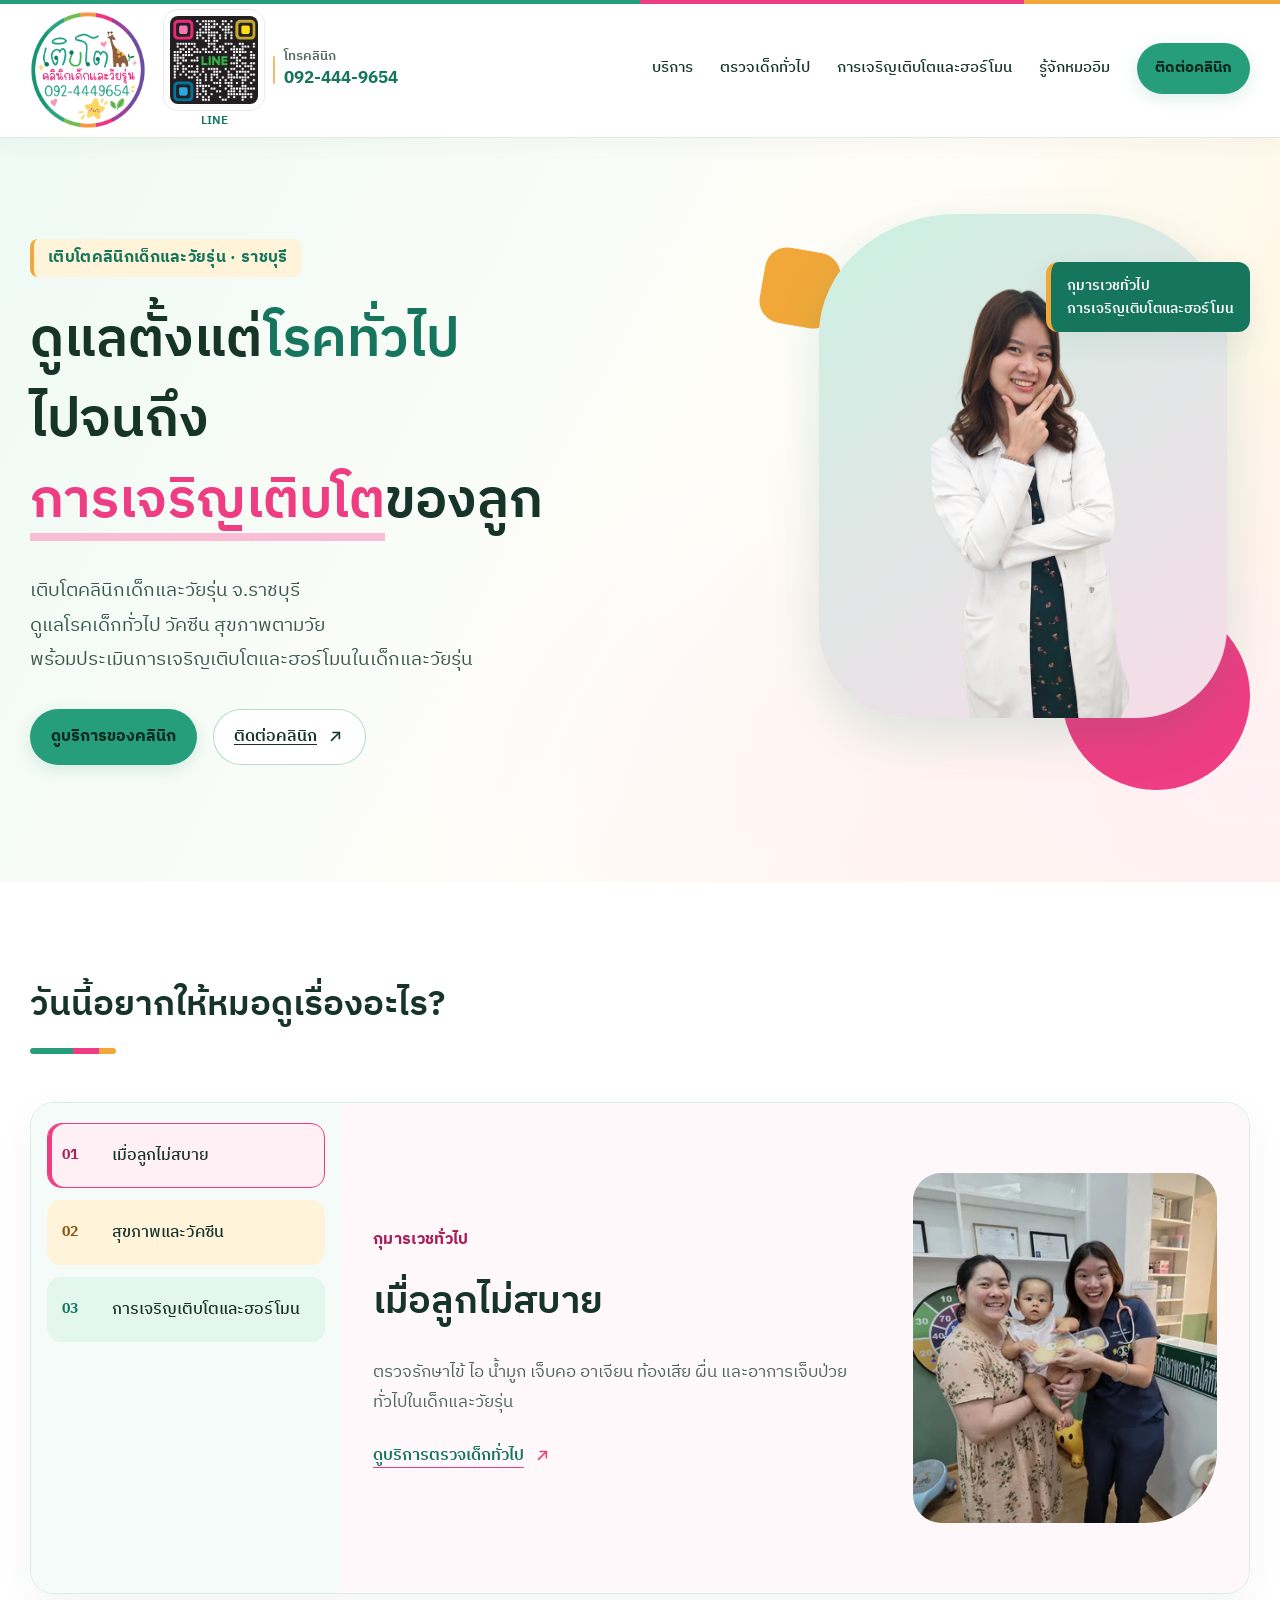
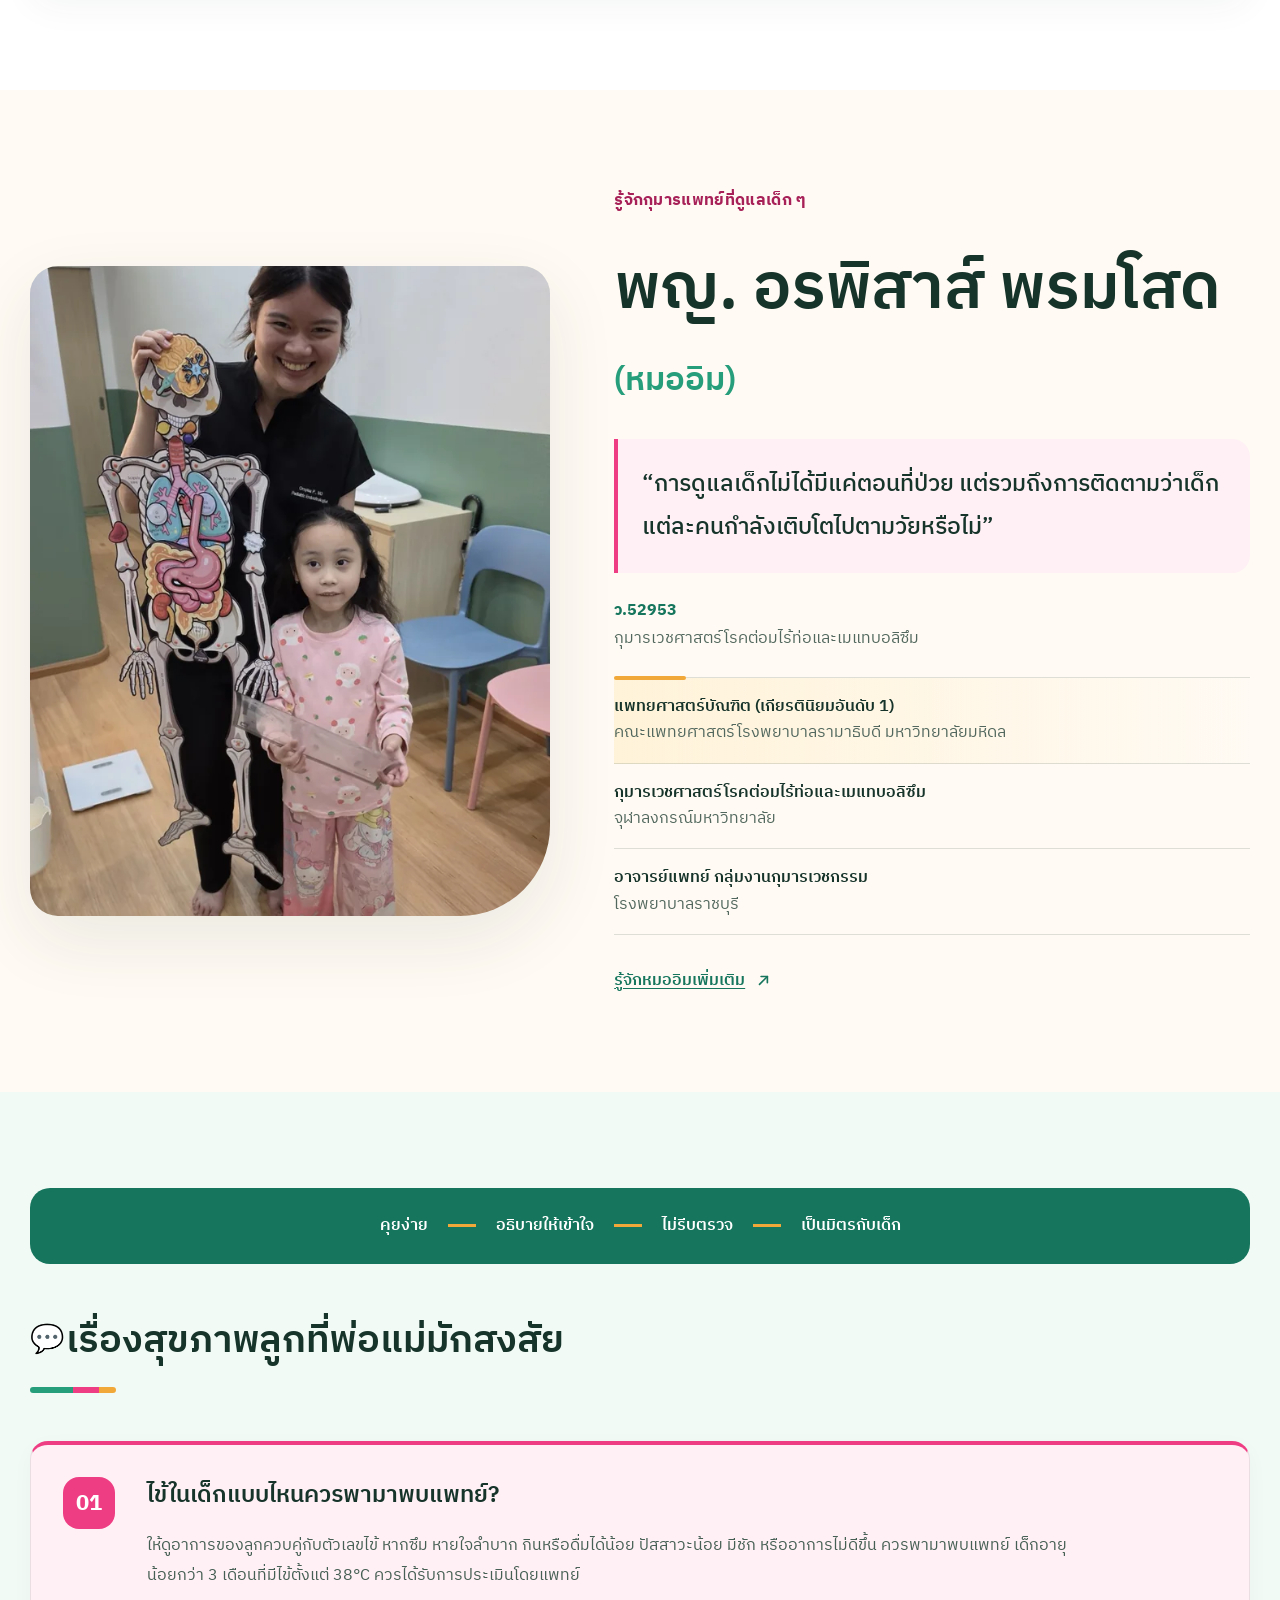
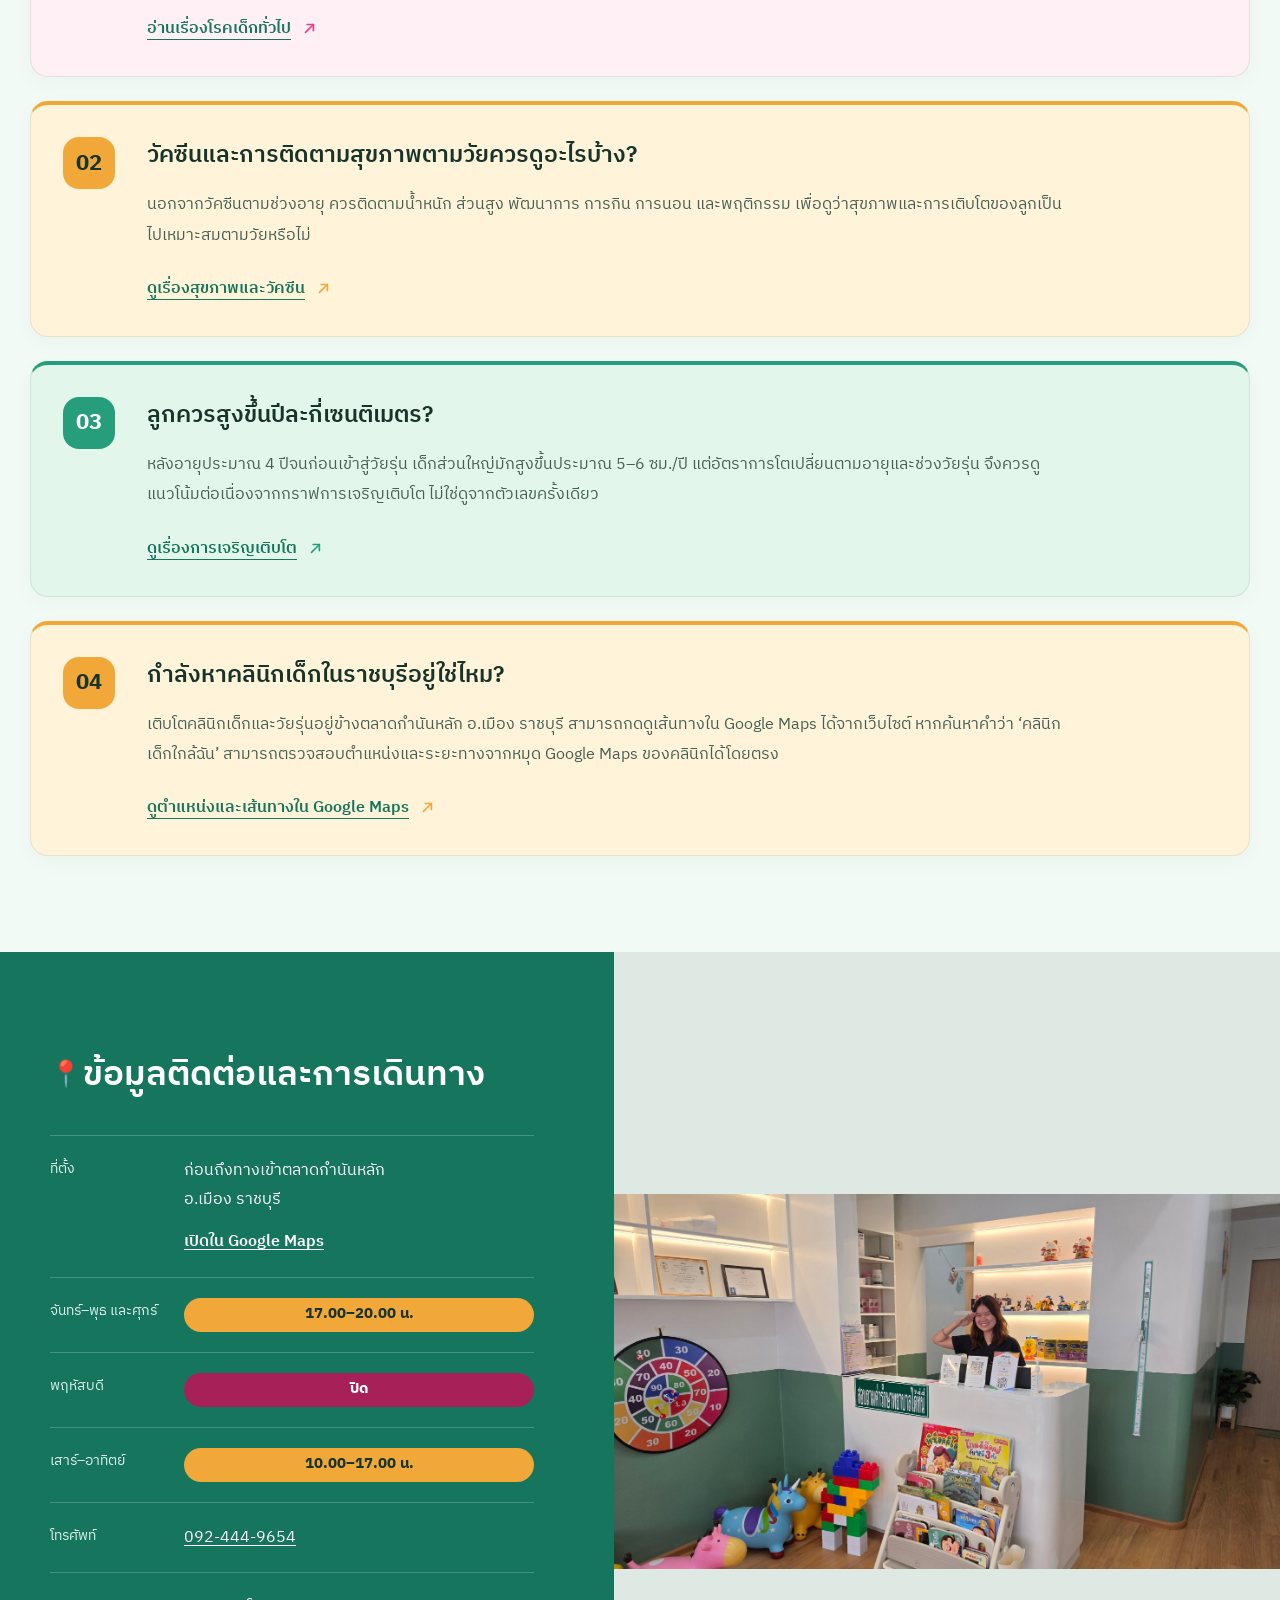
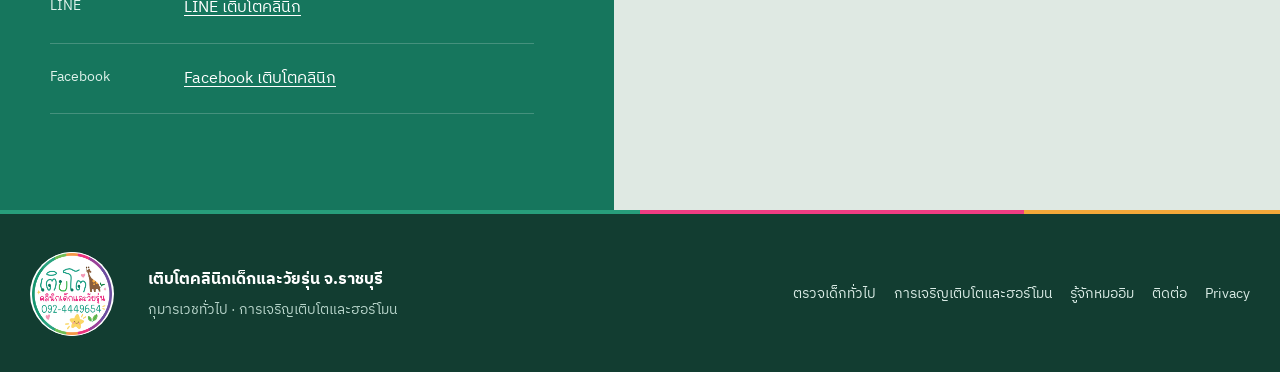
==== index.html @ 213fe2df "Refine text link arrows and contact image" ====
<!DOCTYPE html>

<html lang="th">
<head>
<meta charset="utf-8"/>
<meta content="width=device-width,initial-scale=1,viewport-fit=cover" name="viewport"/>
<meta content="#fbf8f1" name="theme-color"/>
<title>เติบโตคลินิกเด็กและวัยรุ่น ราชบุรี | โรคเด็กทั่วไปและการเจริญเติบโต</title>
<meta content="เติบโตคลินิกเด็กและวัยรุ่น จ.ราชบุรี ดูแลโรคเด็กทั่วไป วัคซีน สุขภาพตามวัย พร้อมประเมินการเจริญเติบโตและฮอร์โมนในเด็กและวัยรุ่น" name="description"/>
<link href="https://terbto.github.io/terbtopage/" rel="canonical"/>
<link href="css/home-final.css?v=20261008-6" rel="stylesheet"/>
<script type="application/ld+json">{"@context":"https://schema.org","@type":"MedicalClinic","name":"เติบโตคลินิกเด็กและวัยรุ่น","description":"คลินิกเด็กและวัยรุ่นใน อ.เมือง ราชบุรี ดูแลโรคเด็กทั่วไป วัคซีน สุขภาพตามวัย การเจริญเติบโต และฮอร์โมนในเด็กและวัยรุ่น","telephone":"+66-92-444-9654","areaServed":{"@type":"AdministrativeArea","name":"อ.เมือง ราชบุรี"},"medicalSpecialty":"Pediatrics","sameAs":["https://www.facebook.com/clinicterbto/"],"hasMap":"https://maps.app.goo.gl/HzwbLjgzdvLeUgqk6","openingHoursSpecification":[{"@type":"OpeningHoursSpecification","dayOfWeek":"https://schema.org/Monday","opens":"17:00","closes":"20:00"},{"@type":"OpeningHoursSpecification","dayOfWeek":"https://schema.org/Tuesday","opens":"17:00","closes":"20:00"},{"@type":"OpeningHoursSpecification","dayOfWeek":"https://schema.org/Wednesday","opens":"17:00","closes":"20:00"},{"@type":"OpeningHoursSpecification","dayOfWeek":"https://schema.org/Friday","opens":"17:00","closes":"20:00"},{"@type":"OpeningHoursSpecification","dayOfWeek":"https://schema.org/Saturday","opens":"10:00","closes":"17:00"},{"@type":"OpeningHoursSpecification","dayOfWeek":"https://schema.org/Sunday","opens":"10:00","closes":"17:00"}]}</script>
<link href="css/brand-refresh.css?v=20261008-5" rel="stylesheet"/><link href="css/spacing.css?v=20261008-7" rel="stylesheet"/></head>
<body>
<a class="skip-link" href="#main">ข้ามไปเนื้อหาหลัก</a>
<header class="site-header" data-header="">
<div class="header-brand-cluster">
<a aria-label="หน้าแรก เติบโตคลินิกเด็กและวัยรุ่น" class="brand" href="./index.html">
<img alt="โลโก้เติบโตคลินิกเด็กและวัยรุ่น" height="1294" src="images/logo.png" width="1273"/>
</a>
<a aria-label="เปิด LINE เติบโตคลินิก" class="header-line-qr" href="https://page.line.me/506qjanh" rel="noopener noreferrer" target="_blank"><span class="header-line-qr-box"><img alt="LINE QR Code เติบโตคลินิก" src="images/line-qr.png"/></span><span class="header-line-label">LINE</span></a>
<a aria-label="โทรเติบโตคลินิก 092-444-9654" class="header-phone" href="tel:+66924449654"><span class="header-phone-label">โทรคลินิก</span><span class="header-phone-number">092-444-9654</span></a>
</div>
<nav aria-label="เมนูหลัก" class="desktop-nav">
<a href="#care">บริการ</a>
<a data-page-link="" href="general-pediatrics/index.html">ตรวจเด็กทั่วไป</a>
<a data-page-link="" href="growth-hormone/index.html">การเจริญเติบโตและฮอร์โมน</a>
<a data-page-link="" href="doctor/index.html">รู้จักหมออิม</a>
<a class="nav-cta" href="https://www.facebook.com/clinicterbto/" target="_blank" rel="noopener noreferrer">ติดต่อคลินิก</a>
</nav>
<button aria-controls="mobileMenu" aria-expanded="false" aria-label="เปิดเมนู" class="menu-button" type="button">
<span></span><span></span>
</button>
<nav aria-label="เมนูมือถือ" class="mobile-nav" id="mobileMenu">
<a href="#care">บริการ</a>
<a data-page-link="" href="general-pediatrics/index.html">ตรวจเด็กทั่วไป</a>
<a data-page-link="" href="growth-hormone/index.html">การเจริญเติบโตและฮอร์โมน</a>
<a data-page-link="" href="doctor/index.html">รู้จักหมออิม</a>
<a href="https://www.facebook.com/clinicterbto/" rel="noopener noreferrer" target="_blank">ติดต่อคลินิก</a>
</nav>
</header>
<main id="main">
<section aria-labelledby="heroTitle" class="hero">
<div class="hero-copy">
<p class="overline">เติบโตคลินิกเด็กและวัยรุ่น · ราชบุรี</p>
<h1 id="heroTitle"><span class="hero-title-row">ดูแลตั้งแต่<strong class="hero-key hero-key-general">โรคทั่วไป</strong></span><span class="hero-title-row hero-title-bridge">ไปจนถึง</span><span class="hero-title-row hero-title-growth-row"><strong class="hero-key hero-key-growth">การเจริญเติบโต</strong><span class="hero-title-tail">ของลูก</span></span></h1>
<p class="hero-lead"><span>เติบโตคลินิกเด็กและวัยรุ่น จ.ราชบุรี</span><span>ดูแลโรคเด็กทั่วไป วัคซีน สุขภาพตามวัย</span><span>พร้อมประเมินการเจริญเติบโตและฮอร์โมนในเด็กและวัยรุ่น</span></p>
<div class="hero-actions">
<a class="button primary" href="#care">ดูบริการของคลินิก</a>
<a class="button quiet symbol-link" href="https://www.facebook.com/clinicterbto/" rel="noopener noreferrer" target="_blank"><span class="text-link__label">ติดต่อคลินิก</span><svg class="text-link__arrow" viewBox="0 0 24 24" aria-hidden="true" focusable="false"><path d="M7 17L17 7"></path><path d="M9 7H17V15"></path></svg></a>
</div>
</div>
<div aria-label="พื้นที่สำหรับภาพจริงของหมออิมและคลินิก" class="hero-visual">
<div class="photo-main doctor-hero-photo"><img alt="พญ. อรพิสาส์ พรมโสด กุมารแพทย์ เติบโตคลินิก ราชบุรี" decoding="async" fetchpriority="high" height="2048" sizes="(max-width:600px) 74vw, 38vw" src="images/real/doctor-im-1000.webp" srcset="images/real/doctor-im-640.webp 640w, images/real/doctor-im-1000.webp 1000w" width="1152"/></div>
<div aria-hidden="true" class="accent accent-pink"></div>
<div aria-hidden="true" class="accent accent-yellow"></div>
<p class="visual-note">กุมารเวชทั่วไป<br/>การเจริญเติบโตและฮอร์โมน</p>
</div>
<div aria-hidden="true" class="hero-bottom">
<span>เด็กเล็ก</span><i></i><span>เด็กโต</span><i></i><span>วัยรุ่น</span>
</div>
</section>
<section aria-labelledby="careTitle" class="care" id="care">
<header class="section-intro">
<h2 id="careTitle">วันนี้อยากให้หมอดูเรื่องอะไร?</h2>
</header>
<div class="care-explorer" data-explorer="">
<div aria-label="หัวข้อบริการของคลินิก" class="care-tabs" role="tablist"><button aria-controls="care-sick" aria-selected="true" class="care-tab is-active" data-key="sick" id="tab-sick" role="tab" type="button"><span>01</span>เมื่อลูกไม่สบาย</button><button aria-controls="care-well" aria-selected="false" class="care-tab" data-key="well" id="tab-well" role="tab" type="button"><span>02</span>สุขภาพและวัคซีน</button><button aria-controls="care-growth" aria-selected="false" class="care-tab" data-key="growth" id="tab-growth" role="tab" type="button"><span>03</span>การเจริญเติบโตและฮอร์โมน</button></div>
<div aria-live="polite" class="care-stage"><article aria-labelledby="tab-sick" class="care-panel is-active" data-panel="sick" id="care-sick" role="tabpanel"><div class="care-copy"><p class="eyebrow">กุมารเวชทั่วไป</p><h3>เมื่อลูกไม่สบาย</h3><p>ตรวจรักษาไข้ ไอ น้ำมูก เจ็บคอ อาเจียน ท้องเสีย ผื่น และอาการเจ็บป่วยทั่วไปในเด็กและวัยรุ่น</p><a class="symbol-link" data-page-link="" href="general-pediatrics/index.html"><span class="text-link__label">ดูบริการตรวจเด็กทั่วไป</span><svg class="text-link__arrow" viewBox="0 0 24 24" aria-hidden="true" focusable="false"><path d="M7 17L17 7"></path><path d="M9 7H17V15"></path></svg></a></div><figure class="care-photo care-photo-general"><img alt="หมออิมดูแลเด็กเล็กและพูดคุยกับผู้ปกครองภายในเติบโตคลินิก" decoding="async" height="865" loading="lazy" sizes="(max-width:600px) 100vw, 38vw" src="images/real/home-general-1400.webp" srcset="images/real/home-general-720.webp 720w, images/real/home-general-1400.webp 1400w" width="1536"/></figure></article><article aria-labelledby="tab-well" class="care-panel" data-panel="well" hidden="" id="care-well" role="tabpanel"><div class="care-copy"><p class="eyebrow">สุขภาพตามวัย</p><h3 class="heading-with-emoji"><span class="heading-emoji" aria-hidden="true">💉</span><span class="heading-label">สุขภาพและวัคซีน</span></h3><p>วัคซีน ตรวจสุขภาพ ติดตามน้ำหนัก ส่วนสูง และให้คำแนะนำตามช่วงวัย</p><a class="symbol-link" data-page-link="" href="general-pediatrics/index.html"><span class="text-link__label">ดูการดูแลสุขภาพและวัคซีน</span><svg class="text-link__arrow" viewBox="0 0 24 24" aria-hidden="true" focusable="false"><path d="M7 17L17 7"></path><path d="M9 7H17V15"></path></svg></a></div><div class="care-art art-well age-timeline"><ol aria-label="ช่วงวัยที่ติดตามสุขภาพและวัคซีน" class="age-timeline-track"><li><span aria-hidden="true" class="age-timeline-dot"></span><span>ทารก</span></li><li><span aria-hidden="true" class="age-timeline-dot"></span><span>เด็กเล็ก</span></li><li><span aria-hidden="true" class="age-timeline-dot"></span><span>เด็กโต</span></li></ol><p class="age-timeline-caption">ติดตามสุขภาพและวัคซีนตามช่วงวัย</p></div></article><article aria-labelledby="tab-growth" class="care-panel" data-panel="growth" hidden="" id="care-growth" role="tabpanel"><div class="care-copy"><h3 class="heading-with-emoji"><span class="heading-emoji" aria-hidden="true">🌱</span><span class="heading-label">การเจริญเติบโตและฮอร์โมน</span></h3><p>ประเมินความสูง การเติบโต วัยรุ่นเร็วหรือช้า ไทรอยด์ น้ำหนัก และปัญหาฮอร์โมนในเด็กและวัยรุ่น</p><a class="symbol-link" data-page-link="" href="growth-hormone/index.html"><span class="text-link__label">ดูเรื่องการเจริญเติบโตและฮอร์โมน</span><svg class="text-link__arrow" viewBox="0 0 24 24" aria-hidden="true" focusable="false"><path d="M7 17L17 7"></path><path d="M9 7H17V15"></path></svg></a></div><figure class="care-photo care-photo-growth"><img alt="เด็กยืนข้างบล็อกตัวต่อที่ต่อขึ้นสูงในเติบโตคลินิก" decoding="async" height="1536" loading="lazy" sizes="(max-width:600px) 82vw, 30vw" src="images/real/home-growth-1000.webp" srcset="images/real/home-growth-640.webp 640w, images/real/home-growth-1000.webp 1000w" width="1153"/></figure></article></div>
</div>
</section>
<section aria-labelledby="doctorTitle" class="doctor-story">
<div class="doctor-photo doctor-photo-real doctor-photo-home-story"><img alt="หมออิมเล่นกับเด็กในเติบโตคลินิก" decoding="async" height="1536" loading="lazy" sizes="(max-width:600px) 92vw, 42vw" src="images/real/doctor-child-model-865.webp" srcset="images/real/doctor-child-model-640.webp 640w, images/real/doctor-child-model-865.webp 865w" width="865"/></div>
<div class="doctor-copy">
<p class="section-label">รู้จักกุมารแพทย์ที่ดูแลเด็ก ๆ</p>
<h2 id="doctorTitle">พญ. อรพิสาส์ <span class="doctor-surname">พรมโสด</span><span>(หมออิม)</span></h2>
<blockquote>“การดูแลเด็กไม่ได้มีแค่ตอนที่ป่วย แต่รวมถึงการติดตามว่าเด็กแต่ละคนกำลังเติบโตไปตามวัยหรือไม่”</blockquote>
<p class="doctor-credential"><strong>ว.52953</strong><br/>กุมารเวชศาสตร์โรคต่อมไร้ท่อและเมแทบอลิซึม</p><div class="doctor-credential-details"><p><strong>แพทยศาสตร์บัณฑิต (เกียรตินิยมอันดับ 1)</strong><br/>คณะแพทยศาสตร์โรงพยาบาลรามาธิบดี มหาวิทยาลัยมหิดล</p><p><strong>กุมารเวชศาสตร์โรคต่อมไร้ท่อและเมแทบอลิซึม</strong><br/>จุฬาลงกรณ์มหาวิทยาลัย</p><p><strong>อาจารย์แพทย์ กลุ่มงานกุมารเวชกรรม</strong><br/>โรงพยาบาลราชบุรี</p></div>
<a class="text-link symbol-link" data-page-link="" href="doctor/index.html"><span class="text-link__label">รู้จักหมออิมเพิ่มเติม</span><svg class="text-link__arrow" viewBox="0 0 24 24" aria-hidden="true" focusable="false"><path d="M7 17L17 7"></path><path d="M9 7H17V15"></path></svg></a>
</div>
<p class="doctor-side-note">วันนี้ · ต่อเนื่อง · เติบโต</p>
</section>
<section aria-labelledby="knowledgeTitle" class="knowledge">
<div aria-label="สิ่งที่คลินิกให้ความสำคัญ" class="trust-line">
<span>คุยง่าย</span><i></i><span>อธิบายให้เข้าใจ</span><i></i><span>ไม่รีบตรวจ</span><i></i><span>เป็นมิตรกับเด็ก</span>
</div>
<header class="knowledge-head">
<h2 id="knowledgeTitle" class="heading-with-emoji"><span class="heading-emoji" aria-hidden="true">💬</span><span class="heading-label">เรื่องสุขภาพลูกที่<span class="read-together">พ่อแม่</span>มักสงสัย</span></h2>
</header>
<div class="faq-list">
<article class="faq-item faq-pink"><span class="faq-no">01</span><div class="faq-content"><h3>ไข้ในเด็กแบบไหนควรพามาพบแพทย์?</h3><p>ให้ดูอาการของลูกควบคู่กับตัวเลขไข้ หากซึม หายใจลำบาก กินหรือดื่มได้น้อย ปัสสาวะน้อย มีชัก หรืออาการไม่ดีขึ้น ควรพามาพบแพทย์ เด็กอายุน้อยกว่า 3 เดือนที่มีไข้ตั้งแต่ 38°C ควรได้รับการประเมินโดยแพทย์</p><a class="symbol-link" data-page-link="" href="general-pediatrics/index.html"><span class="text-link__label">อ่านเรื่องโรคเด็กทั่วไป</span><svg class="text-link__arrow" viewBox="0 0 24 24" aria-hidden="true" focusable="false"><path d="M7 17L17 7"></path><path d="M9 7H17V15"></path></svg></a></div></article>
<article class="faq-item faq-yellow"><span class="faq-no">02</span><div class="faq-content"><h3>วัคซีนและการติดตามสุขภาพตามวัยควรดูอะไรบ้าง?</h3><p>นอกจากวัคซีนตามช่วงอายุ ควรติดตามน้ำหนัก ส่วนสูง พัฒนาการ การกิน การนอน และพฤติกรรม เพื่อดูว่าสุขภาพและการเติบโตของลูกเป็นไปเหมาะสมตามวัยหรือไม่</p><a class="symbol-link" data-page-link="" href="general-pediatrics/index.html"><span class="text-link__label">ดูเรื่องสุขภาพและวัคซีน</span><svg class="text-link__arrow" viewBox="0 0 24 24" aria-hidden="true" focusable="false"><path d="M7 17L17 7"></path><path d="M9 7H17V15"></path></svg></a></div></article>
<article class="faq-item faq-green"><span class="faq-no">03</span><div class="faq-content"><h3>ลูกควรสูงขึ้นปีละกี่เซนติเมตร?</h3><p>หลังอายุประมาณ 4 ปีจนก่อนเข้าสู่วัยรุ่น เด็กส่วนใหญ่มักสูงขึ้นประมาณ 5–6 ซม./ปี แต่อัตราการโตเปลี่ยนตามอายุและช่วงวัยรุ่น จึงควรดูแนวโน้มต่อเนื่องจากกราฟการเจริญเติบโต ไม่ใช่ดูจากตัวเลขครั้งเดียว</p><a class="symbol-link" data-page-link="" href="growth-hormone/index.html"><span class="text-link__label">ดูเรื่องการเจริญเติบโต</span><svg class="text-link__arrow" viewBox="0 0 24 24" aria-hidden="true" focusable="false"><path d="M7 17L17 7"></path><path d="M9 7H17V15"></path></svg></a></div></article>
<article class="faq-item faq-yellow" id="local-clinic-faq"><span class="faq-no">04</span><div class="faq-content"><h3>กำลังหาคลินิกเด็กในราชบุรีอยู่ใช่ไหม?</h3><p>เติบโตคลินิกเด็กและวัยรุ่นอยู่ข้างตลาดกำนันหลัก อ.เมือง ราชบุรี สามารถกดดูเส้นทางใน Google Maps ได้จากเว็บไซต์ หากค้นหาคำว่า ‘คลินิกเด็กใกล้ฉัน’ สามารถตรวจสอบตำแหน่งและระยะทางจากหมุด Google Maps ของคลินิกได้โดยตรง</p><a class="symbol-link" href="https://maps.app.goo.gl/HzwbLjgzdvLeUgqk6" rel="noopener noreferrer" target="_blank"><span class="text-link__label">ดูตำแหน่งและเส้นทางใน Google Maps</span><svg class="text-link__arrow" viewBox="0 0 24 24" aria-hidden="true" focusable="false"><path d="M7 17L17 7"></path><path d="M9 7H17V15"></path></svg></a></div></article>
</div>
</section>
<section aria-labelledby="visitTitle" class="visit">
<div class="visit-copy">
<h2 id="visitTitle" class="heading-with-emoji"><span class="heading-emoji" aria-hidden="true">📍</span><span class="heading-label">ข้อมูลติดต่อและการ<span class="read-together">เดินทาง</span></span></h2>
<dl>
<div class="location-row"><dt>ที่ตั้ง</dt><dd><span class="contact-address">ก่อนถึงทางเข้าตลาดกำนันหลัก<br/>อ.เมือง ราชบุรี</span><a class="contact-inline-link" href="https://maps.app.goo.gl/HzwbLjgzdvLeUgqk6" rel="noopener noreferrer" target="_blank">เปิดใน Google Maps</a></dd></div>
<div class="is-open"><dt>จันทร์–พุธ และศุกร์</dt><dd>17.00–20.00 น.</dd></div>
<div class="is-closed"><dt>พฤหัสบดี</dt><dd>ปิด</dd></div>
<div class="is-open"><dt>เสาร์–อาทิตย์</dt><dd>10.00–17.00 น.</dd></div>
<div><dt>โทรศัพท์</dt><dd><a href="tel:+66924449654">092-444-9654</a></dd></div>
<div><dt>LINE</dt><dd><a href="https://page.line.me/506qjanh" rel="noopener noreferrer" target="_blank">LINE เติบโตคลินิก</a></dd></div>
<div><dt>Facebook</dt><dd><a href="https://www.facebook.com/clinicterbto/" rel="noopener noreferrer" target="_blank">Facebook เติบโตคลินิก</a></dd></div>
</dl>
</div>
<div class="visit-image visit-clinic-visual"><figure class="visit-clinic-photo"><img alt="บรรยากาศภายในและเคาน์เตอร์เติบโตคลินิกเด็กและวัยรุ่น ราชบุรี" decoding="async" fetchpriority="low" height="865" loading="eager" src="images/real/clinic-counter-home.jpg" width="1536"/></figure></div>
</section>
</main>
<footer class="footer">
<img alt="โลโก้เติบโตคลินิกเด็กและวัยรุ่น" height="1294" src="images/logo.png" width="1273"/>
<div class="footer-copy"><strong>เติบโตคลินิกเด็กและวัยรุ่น จ.ราชบุรี</strong><span>กุมารเวชทั่วไป · การเจริญเติบโตและฮอร์โมน</span></div>
<nav aria-label="เมนูท้ายเว็บไซต์">
<a href="general-pediatrics/index.html">ตรวจเด็กทั่วไป</a>
<a href="growth-hormone/index.html">การเจริญเติบโตและฮอร์โมน</a>
<a href="doctor/index.html">รู้จักหมออิม</a>
<a href="contact/index.html">ติดต่อ</a>
<a href="privacy/index.html">Privacy</a>
</nav>
</footer>
<script src="js/home-final.js"></script>
</body>
</html>
---- css/home-final.css ----
/* IBM Plex Sans Thai — bundled with the site for consistent Thai rendering. */
@font-face{font-family:"IBM Plex Sans Thai";font-style:normal;font-weight:400;font-display:swap;src:url("../fonts/ibm-plex-sans-thai-thai-400.woff2") format("woff2");unicode-range:U+E00-E7F}
@font-face{font-family:"IBM Plex Sans Thai";font-style:normal;font-weight:500;font-display:swap;src:url("../fonts/ibm-plex-sans-thai-thai-500.woff2") format("woff2");unicode-range:U+E00-E7F}
@font-face{font-family:"IBM Plex Sans Thai";font-style:normal;font-weight:600;font-display:swap;src:url("../fonts/ibm-plex-sans-thai-thai-600.woff2") format("woff2");unicode-range:U+E00-E7F}
@font-face{font-family:"IBM Plex Sans Thai";font-style:normal;font-weight:700;font-display:swap;src:url("../fonts/ibm-plex-sans-thai-thai-700.woff2") format("woff2");unicode-range:U+E00-E7F}
@font-face{font-family:"IBM Plex Sans Thai";font-style:normal;font-weight:400;font-display:swap;src:url("../fonts/ibm-plex-sans-thai-latin-400.woff2") format("woff2");unicode-range:U+0-FF,U+2000-206F}
@font-face{font-family:"IBM Plex Sans Thai";font-style:normal;font-weight:500;font-display:swap;src:url("../fonts/ibm-plex-sans-thai-latin-500.woff2") format("woff2");unicode-range:U+0-FF,U+2000-206F}
@font-face{font-family:"IBM Plex Sans Thai";font-style:normal;font-weight:600;font-display:swap;src:url("../fonts/ibm-plex-sans-thai-latin-600.woff2") format("woff2");unicode-range:U+0-FF,U+2000-206F}
@font-face{font-family:"IBM Plex Sans Thai";font-style:normal;font-weight:700;font-display:swap;src:url("../fonts/ibm-plex-sans-thai-latin-700.woff2") format("woff2");unicode-range:U+0-FF,U+2000-206F}

:root{
  --green:#279e7b;
  --green-deep:#16765d;
  --green-soft:#dff2ea;
  --pink:#ef3d83;
  --pink-soft:#fde4ee;
  --yellow:#f2a839;
  --yellow-soft:#fff0d2;
  --ink:#17342b;
  --muted:#66766f;
  --paper:#fbf8f1;
  --white:#fffdf8;
  --line:rgba(23,52,43,.14);
  --shadow:0 24px 70px rgba(31,70,57,.09);
  --max:1240px;
}
*{box-sizing:border-box}
html{scroll-behavior:smooth;background:var(--paper)}
body{margin:0;background:var(--paper);color:var(--ink);font-family:"IBM Plex Sans Thai","Noto Looped Thai","Noto Sans Thai",Tahoma,sans-serif;font-weight:400;text-rendering:optimizeLegibility;-webkit-font-smoothing:antialiased}
a{color:inherit}
img{max-width:100%;display:block}
button,input,textarea,select{font:inherit}
.skip-link{position:fixed;left:16px;top:12px;z-index:9999;background:var(--ink);color:#fff;padding:10px 14px;text-decoration:none;transform:translateY(-160%)}
.skip-link:focus{transform:none}
.page-wipe{display:none}
body{transition:opacity .18s ease}
body.is-leaving{opacity:.02}
.site-header{position:sticky;top:0;z-index:100;min-height:118px;padding:10px max(30px,calc((100vw - var(--max))/2));display:flex;align-items:center;justify-content:space-between;background:rgba(251,248,241,.92);backdrop-filter:blur(16px);border-bottom:1px solid transparent}
.brand{width:116px;height:116px;display:grid;place-items:center;flex:0 0 auto}
.brand img{width:100%;height:100%;object-fit:contain}
.desktop-nav{display:flex;align-items:center;gap:27px;font-size:.95rem;font-weight:500}
.desktop-nav a{text-decoration:none;position:relative;white-space:nowrap}
.desktop-nav a:not(.nav-cta)::after{content:"";position:absolute;left:0;right:100%;bottom:-5px;height:1px;background:var(--green);transition:right .22s ease}
.desktop-nav a:hover::after,.desktop-nav a:focus-visible::after{right:0}
.nav-cta{padding:12px 18px;border-radius:999px;background:var(--green);color:#fff}
.menu-button,.mobile-nav{display:none}

.hero{width:min(var(--max),calc(100% - 60px));margin:0 auto;min-height:740px;display:grid;grid-template-columns:minmax(0,1.02fr) minmax(420px,.98fr);align-items:center;gap:54px;position:relative;padding:52px 0 88px}
.hero-copy{position:relative;z-index:3;max-width:700px}
.overline,.section-label,.eyebrow{margin:0 0 18px;font-size:.78rem;letter-spacing:.08em;font-weight:700;color:var(--green-deep)}
.hero h1{font-size:clamp(3.7rem,5.4vw,5.6rem);line-height:1.13;letter-spacing:-.025em;margin:0;font-weight:600;max-width:12ch}
.hero h1 span{color:var(--pink)}
.hero-lead{max-width:610px;margin:30px 0 0;font-size:1.18rem;line-height:1.82;color:#38564c}
.hero-actions{display:flex;align-items:center;gap:14px;margin-top:34px;flex-wrap:wrap}
.button{min-height:50px;padding:13px 20px;border-radius:999px;display:inline-flex;align-items:center;justify-content:center;gap:10px;text-decoration:none;font-weight:600;border:1px solid transparent}
.button.primary{background:var(--green);color:#fff}
.button.quiet{background:transparent;border-color:var(--line)}
.button.outline{background:transparent;border-color:rgba(255,255,255,.5);color:#fff}
.button.disabled{opacity:.65;cursor:not-allowed}
.hero-visual{position:relative;height:600px;isolation:isolate}
.placeholder-photo{background:linear-gradient(135deg,#f7efe5,#efe6db);position:relative;overflow:hidden}
.placeholder-photo::before{content:"";position:absolute;inset:0;background:linear-gradient(135deg,transparent 0 44%,rgba(39,158,123,.08) 44% 45%,transparent 45% 66%,rgba(239,61,131,.07) 66% 67%,transparent 67%)}
.placeholder-photo span{position:absolute;left:20px;bottom:18px;font-size:.8rem;color:#6e7b76;z-index:2}
.photo-main{position:absolute;right:4%;top:2%;width:71%;height:84%;border-radius:34% 34% 22% 22% / 24% 24% 18% 18%;z-index:2;box-shadow:var(--shadow)}
.photo-detail{position:absolute;left:1%;bottom:8%;width:36%;height:28%;border-radius:22px;z-index:4;border:8px solid var(--paper);box-shadow:0 18px 45px rgba(31,70,57,.12)}
.accent{position:absolute;z-index:1}
.accent-pink{width:188px;height:188px;background:var(--pink);border-radius:50%;right:0;bottom:2%}
.accent-yellow{width:76px;height:76px;background:var(--yellow);border-radius:22px;left:15%;top:8%;transform:rotate(10deg)}
.visual-note{position:absolute;right:0;top:10%;z-index:5;margin:0;padding:11px 14px;background:var(--white);border:1px solid var(--line);font-size:.76rem;line-height:1.5;font-weight:600;box-shadow:0 9px 30px rgba(31,70,57,.07)}
.hero-bottom{position:absolute;bottom:26px;left:0;right:0;display:grid;grid-template-columns:auto 1fr auto 1fr auto;align-items:center;gap:14px;color:#86938e;font-size:.73rem}
.hero-bottom i{height:1px;background:var(--line)}

.care{padding:112px max(30px,calc((100vw - var(--max))/2));background:var(--white)}
.section-intro{display:grid;grid-template-columns:1.15fr .85fr;column-gap:70px;align-items:end;margin-bottom:54px}
.section-intro .section-label{grid-column:1/3}
.section-intro h2{font-size:clamp(2.8rem,4.4vw,4.5rem);line-height:1.7;letter-spacing:0;margin:0;font-weight:600}
.section-intro>p:last-child{margin:0 0 8px;max-width:470px;color:var(--muted);font-size:1.03rem;line-height:1.78}
.care-explorer{display:grid;grid-template-columns:310px minmax(0,1fr);border-top:1px solid var(--line);border-bottom:1px solid var(--line);min-height:540px}
.care-tabs{border-right:1px solid var(--line);padding:20px 0}
.care-tab{width:100%;border:0;background:transparent;color:var(--ink);text-align:left;padding:20px 22px 20px 0;display:grid;grid-template-columns:42px 1fr;gap:8px;align-items:start;font-weight:500;cursor:pointer;border-bottom:1px solid var(--line);transition:color .2s ease,padding-left .2s ease,background .2s ease}
.care-tab span{font-size:.72rem;color:#98a39f;padding-top:4px}
.care-tab:hover,.care-tab:focus-visible{padding-left:10px}
.care-tab[data-key="sick"]{--care-accent:var(--pink);--care-soft:var(--pink-soft)}
.care-tab[data-key="well"]{--care-accent:var(--yellow);--care-soft:var(--yellow-soft)}
.care-tab[data-key="growth"]{--care-accent:var(--green);--care-soft:var(--green-soft)}
.care-tab.is-active{color:var(--ink);padding-left:12px;background:linear-gradient(90deg,var(--care-soft),transparent 88%);box-shadow:inset 3px 0 0 var(--care-accent)}
.care-tab.is-active span{color:var(--care-accent);font-weight:700}
.care-stage{position:relative;min-height:540px;overflow:hidden}
.care-panel{position:absolute;inset:0;display:grid;grid-template-columns:minmax(0,1.25fr) minmax(280px,.75fr);gap:36px;align-items:center;padding:54px 0 54px 64px;transition:opacity .22s ease,transform .22s ease}
.care-panel[data-panel="sick"]{--panel-accent:var(--pink);--panel-soft:var(--pink-soft)}
.care-panel[data-panel="well"]{--panel-accent:#a96908;--panel-soft:var(--yellow-soft)}
.care-panel[data-panel="growth"]{--panel-accent:var(--green);--panel-soft:var(--green-soft)}
.care-panel[hidden]{display:none}
.care-panel.entering{opacity:0;transform:translateY(12px)}
.care-panel.leaving{opacity:0;transform:translateY(-10px)}
.care-copy{max-width:640px}
.care-copy h3{margin:0;font-size:clamp(2.5rem,4vw,4rem);line-height:1.24;letter-spacing:-.015em;font-weight:600}
.care-copy>p:not(.eyebrow){margin:24px 0 0;max-width:600px;font-size:1.04rem;line-height:1.82;color:#4b655c}
.care-copy a{display:inline-flex;margin-top:30px;text-decoration:none;font-weight:600;color:var(--green-deep);gap:8px}.care-panel .care-copy a .text-link__arrow{color:var(--panel-accent)}.care-panel .eyebrow{color:var(--panel-accent)}
.care-stage:has(.care-panel[data-panel="sick"].is-active){background:linear-gradient(90deg,transparent 72%,rgba(239,61,131,.045))}.care-stage:has(.care-panel[data-panel="well"].is-active){background:linear-gradient(90deg,transparent 72%,rgba(242,168,57,.055))}.care-stage:has(.care-panel[data-panel="growth"].is-active){background:linear-gradient(90deg,transparent 72%,rgba(39,158,123,.045))}
.care-art{height:350px;position:relative;overflow:hidden}
.art-sick span{position:absolute;border-radius:50%}
.art-sick span:nth-child(1){width:220px;height:220px;background:var(--pink-soft);right:14%;top:8%}
.art-sick span:nth-child(2){width:108px;height:108px;background:var(--yellow);right:4%;bottom:14%;border-radius:28px;transform:rotate(8deg)}
.art-sick span:nth-child(3){width:170px;height:12px;background:var(--green);right:20%;top:56%;border-radius:999px;transform:rotate(-13deg)}
.art-well{display:flex;align-items:center;justify-content:center;gap:13px;color:var(--green-deep)}
.art-well b{width:76px;height:76px;border:1px solid var(--green);border-radius:50%;display:grid;place-items:center;font-size:1.5rem;font-weight:500;background:var(--white)}
.art-well i{position:absolute;width:80%;height:2px;background:var(--pink);bottom:30%;transform:rotate(-7deg)}
.art-growth i{position:absolute;bottom:22%;width:14px;border-radius:10px 10px 0 0;background:var(--green)}
.art-growth i:nth-child(1){height:74px;left:18%}.art-growth i:nth-child(2){height:132px;left:39%;background:var(--yellow)}.art-growth i:nth-child(3){height:205px;left:60%;background:var(--pink)}.art-growth i:nth-child(4){height:276px;left:81%;background:var(--green-deep)}
.art-growth::after{content:"";position:absolute;left:12%;right:8%;bottom:22%;height:1px;background:var(--line)}
.art-puberty span{position:absolute;width:190px;height:270px;border:2px solid var(--green);border-radius:50% 50% 42% 42%;top:30px}
.art-puberty span:first-child{left:20%;transform:rotate(-18deg);border-color:var(--pink)}
.art-puberty span:last-child{right:18%;transform:rotate(18deg);border-color:var(--yellow)}

.doctor-story{width:min(var(--max),calc(100% - 60px));margin:0 auto;padding:120px 0;display:grid;grid-template-columns:minmax(360px,.9fr) minmax(0,1.1fr);gap:80px;align-items:center;position:relative}
.doctor-photo{height:650px;border-radius:28px 28px 90px 28px;box-shadow:var(--shadow)}
.doctor-photo::after{content:"";position:absolute;width:42%;height:16px;background:var(--yellow);right:-9%;top:17%;border-radius:999px;transform:rotate(-10deg)}
.doctor-copy{max-width:650px}
.doctor-copy h2{margin:0;font-size:clamp(3.4rem,5vw,5.2rem);line-height:1.18;letter-spacing:-.025em;font-weight:600}
.doctor-copy h2 span{color:var(--green);font-size:.52em;display:block;margin-top:10px;letter-spacing:0}
.doctor-copy blockquote{margin:36px 0 0;padding-left:25px;border-left:4px solid var(--pink);font-size:1.45rem;line-height:1.75;font-weight:500}
.doctor-credential{margin:28px 0 0;color:var(--muted);line-height:1.75}
.text-link{display:inline-flex;gap:8px;margin-top:28px;font-weight:600;text-decoration:none;color:var(--green-deep);transition:color .18s ease}.doctor-story .text-link:hover,.doctor-story .text-link:focus-visible{color:var(--pink)}
.doctor-side-note{position:absolute;right:-25px;top:118px;margin:0;writing-mode:vertical-rl;transform:rotate(180deg);color:#a3ada9;font-size:.7rem;letter-spacing:.12em}

.knowledge{padding:108px max(30px,calc((100vw - var(--max))/2));background:#f5eee5}
.trust-line{display:flex;align-items:center;gap:18px;margin-bottom:92px;color:var(--green-deep);font-weight:600;white-space:nowrap;overflow:hidden}
.trust-line i{height:1px;background:rgba(39,158,123,.3);flex:1;min-width:28px}
.knowledge-head{display:grid;grid-template-columns:1fr 1fr;gap:40px;align-items:end;margin-bottom:48px}
.knowledge-head .section-label{grid-column:1/3}
.knowledge-head h2{margin:0;font-size:clamp(2.9rem,4.4vw,4.4rem);line-height:1.24;letter-spacing:-.02em;font-weight:600}
.faq-list{border-top:1px solid var(--line)}
.faq-item{--faq-accent:var(--green);display:grid;grid-template-columns:60px minmax(0,1fr);gap:20px;padding:30px 0;border-bottom:1px solid var(--line);position:relative;background:none}
.faq-item::before{content:"";position:absolute;left:0;top:-1px;width:72px;height:4px;border-radius:999px;background:var(--faq-accent)}
.faq-pink{--faq-accent:var(--pink)}.faq-yellow{--faq-accent:var(--yellow)}.faq-green{--faq-accent:var(--green)}
.faq-no{position:relative;display:block;font-size:.76rem;line-height:1.5;font-weight:700;color:var(--faq-accent);padding:5px 0 0 14px}.faq-no::before{content:"";position:absolute;left:0;top:3px;width:3px;height:36px;border-radius:999px;background:var(--faq-accent)}
.faq-content{max-width:920px}.faq-content h3{margin:0;font-size:1.45rem;line-height:1.55;font-weight:600}.faq-content p{margin:10px 0 0;color:var(--muted);font-size:1rem;line-height:1.8}.faq-content a{display:inline-flex;gap:7px;margin-top:14px;color:var(--green-deep);font-weight:600;text-decoration:none}.faq-content a .text-link__arrow{color:var(--faq-accent);font-weight:700}
.faq-item.faq-pink .faq-content a:hover,.faq-item.faq-pink .faq-content a:focus-visible{color:var(--pink)}.faq-item.faq-yellow .faq-content a:hover,.faq-item.faq-yellow .faq-content a:focus-visible{color:#a96908}.faq-item.faq-green .faq-content a:hover,.faq-item.faq-green .faq-content a:focus-visible{color:var(--green)}


.footer{background:#123d31;color:#fff;padding:36px max(30px,calc((100vw - var(--max))/2));display:grid;grid-template-columns:92px minmax(240px,1fr) auto;gap:26px;align-items:center;position:relative}.footer::before{content:"";position:absolute;top:0;left:max(30px,calc((100vw - var(--max))/2));width:54px;height:3px;border-radius:999px;background:var(--yellow)}
.footer img{width:84px;height:84px;object-fit:contain;background:#fff;border-radius:50%}
.footer-copy{display:flex;flex-direction:column;gap:4px}.footer-copy strong{font-size:1rem}.footer-copy span{font-size:.8rem;color:#b7d4ca}
.footer nav{display:flex;gap:18px;flex-wrap:wrap;justify-content:flex-end}.footer a{text-decoration:none;font-size:.8rem;color:#d9ebe5;transition:color .18s ease}.footer a:hover,.footer a:focus-visible{color:#ff8fbb}

@media (max-width:1050px){
  .desktop-nav{gap:18px;font-size:.88rem}.hero{grid-template-columns:1fr .9fr;gap:28px}.hero h1{font-size:clamp(3.3rem,6vw,4.5rem)}.hero-visual{height:530px}.care-explorer{grid-template-columns:260px 1fr}.care-panel{padding-left:42px}.doctor-story{gap:50px}
}
@media (max-width:860px){
  .site-header{min-height:96px;padding:5px 20px}.brand{width:88px;height:88px}.desktop-nav{display:none}.menu-button{display:grid;width:48px;height:48px;border:0;background:transparent;place-content:center;gap:7px;cursor:pointer}.menu-button span{display:block;width:29px;height:2px;background:var(--ink);transition:transform .22s ease}.menu-button[aria-expanded="true"] span:first-child{transform:translateY(4.5px) rotate(45deg)}.menu-button[aria-expanded="true"] span:last-child{transform:translateY(-4.5px) rotate(-45deg)}.mobile-nav{display:grid;position:fixed;left:0;right:0;top:96px;padding:22px 20px 30px;background:var(--paper);border-top:1px solid var(--line);box-shadow:0 20px 50px rgba(23,52,43,.08);transform:translateY(-130%);opacity:0;pointer-events:none;transition:.25s ease;gap:0}.mobile-nav.is-open{transform:none;opacity:1;pointer-events:auto}.mobile-nav a{padding:14px 3px;border-bottom:1px solid var(--line);text-decoration:none;font-weight:600}
  .hero{width:calc(100% - 40px);grid-template-columns:1fr;min-height:auto;padding:50px 0 72px;gap:36px}.hero-copy{max-width:760px}.hero h1{font-size:clamp(3.2rem,9.5vw,4.6rem);max-width:14ch}.hero-lead{max-width:680px}.hero-visual{height:440px;width:min(620px,100%);justify-self:end}.photo-main{width:68%;height:89%}.photo-detail{width:33%;height:31%}.hero-bottom{position:relative;bottom:auto;margin-top:4px}
  .care{padding:88px 20px}.section-intro{display:block;margin-bottom:40px}.section-intro .section-label{display:block}.section-intro h2{font-size:clamp(2.65rem,7vw,3.7rem)}.section-intro>p:last-child{margin:20px 0 0}.care-explorer{grid-template-columns:1fr;min-height:0}.care-tabs{display:flex;overflow-x:auto;border-right:0;border-bottom:1px solid var(--line);padding:0;scrollbar-width:none}.care-tabs::-webkit-scrollbar{display:none}.care-tab{min-width:205px;padding:16px 14px;grid-template-columns:32px 1fr;border-bottom:0;border-right:1px solid var(--line)}.care-tab:hover,.care-tab:focus-visible,.care-tab.is-active{padding-left:14px}.care-stage{min-height:500px}.care-panel{padding:38px 0;grid-template-columns:1.15fr .85fr;gap:20px}.care-copy h3{font-size:clamp(2.35rem,6.5vw,3.3rem)}.care-art{height:300px}
  .doctor-story{width:calc(100% - 40px);padding:92px 0;grid-template-columns:.9fr 1.1fr;gap:38px}.doctor-photo{height:520px}.doctor-copy h2{font-size:clamp(3rem,7vw,4.1rem)}.doctor-copy blockquote{font-size:1.2rem}.doctor-side-note{display:none}
  .knowledge{padding:88px 20px}.trust-line{margin-bottom:70px}.knowledge-head{display:block}.knowledge-head .section-label{display:block}.knowledge-head h2{font-size:clamp(2.7rem,7vw,3.8rem)}
  .footer{padding:30px 20px;grid-template-columns:76px 1fr}.footer img{width:70px;height:70px}.footer nav{grid-column:1/3;justify-content:flex-start;padding-top:20px;border-top:1px solid rgba(255,255,255,.13)}
}
@media (max-width:600px){
  .site-header{min-height:94px;padding:4px 14px}.brand{width:86px;height:86px}.mobile-nav{top:94px;padding-inline:14px}
  .hero{width:calc(100% - 28px);padding:40px 0 58px;gap:26px}.overline{font-size:.7rem;margin-bottom:14px}.hero h1{font-size:clamp(2.9rem,12vw,3.9rem);line-height:1.18;letter-spacing:-.015em}.hero-lead{font-size:1rem;line-height:1.72;margin-top:22px}.hero-actions{margin-top:26px}.button{min-height:48px;padding:12px 17px}.hero-visual{height:370px;width:100%}.photo-main{right:1%;width:74%;height:88%;border-radius:28% 28% 18% 18%/20% 20% 16% 16%}.photo-detail{left:1%;bottom:2%;width:38%;height:27%;border-width:6px}.accent-pink{width:115px;height:115px}.accent-yellow{width:54px;height:54px;border-radius:16px;left:9%}.visual-note{right:0;top:7%;font-size:.66rem;padding:8px 10px}.hero-bottom{gap:8px;font-size:.64rem}
  .care{padding:72px 14px}.section-intro h2{font-size:2.65rem;line-height:1.7;letter-spacing:0}.section-intro>p:last-child{font-size:.95rem}.care-tab{min-width:188px;font-size:.9rem}.care-stage{min-height:580px}.care-panel{grid-template-columns:1fr;padding:34px 0 32px;align-content:start}.care-copy h3{font-size:2.45rem;line-height:1.3}.care-copy>p:not(.eyebrow){font-size:.96rem;line-height:1.75;margin-top:18px}.care-copy a{margin-top:22px}.care-art{height:180px;margin-top:0}.art-sick span:nth-child(1){width:135px;height:135px}.art-sick span:nth-child(2){width:76px;height:76px}.art-sick span:nth-child(3){width:130px}.art-well b{width:58px;height:58px;font-size:1rem}.art-growth i:nth-child(1){height:45px}.art-growth i:nth-child(2){height:75px}.art-growth i:nth-child(3){height:112px}.art-growth i:nth-child(4){height:148px}.art-puberty span{height:155px;width:110px;top:8px}
  .doctor-story{width:calc(100% - 28px);padding:76px 0;grid-template-columns:1fr;gap:34px}.doctor-photo{height:430px;border-radius:22px 22px 64px 22px}.doctor-copy h2{font-size:3.15rem;line-height:1.22}.doctor-copy blockquote{font-size:1.1rem;line-height:1.8;margin-top:28px;padding-left:18px}.doctor-credential{font-size:.92rem}
  .knowledge{padding:72px 14px}.trust-line{gap:9px;font-size:.8rem;margin-bottom:58px;overflow-x:auto;scrollbar-width:none}.trust-line::-webkit-scrollbar{display:none}.trust-line i{min-width:25px;flex:0 0 25px}.knowledge-head h2{font-size:2.65rem;line-height:1.3}.faq-item{grid-template-columns:38px minmax(0,1fr);gap:10px;padding:24px 0}.faq-item::before{width:38px}.faq-content h3{font-size:1.1rem;line-height:1.6}.faq-content p{font-size:.94rem;line-height:1.75}.faq-content a{font-size:.92rem}
  .footer{padding-inline:14px}.footer-copy span{font-size:.72rem}.footer nav{gap:13px}.footer a{font-size:.74rem}
}
@media (prefers-reduced-motion:reduce){html{scroll-behavior:auto}.page-wipe,.care-panel,.care-tab,.menu-button span,.mobile-nav{transition:none!important}}

/* CONTENT + REAL DATA UPDATE */
.hero h1{line-height:1.28;letter-spacing:0;max-width:14ch}
.hero-key{display:inline;color:inherit;font:inherit;font-weight:600;letter-spacing:0}
.hero-key-general{color:var(--green-deep)}
.hero-key-growth{color:var(--pink)}
.hero-lead span{display:block}
.doctor-hero-photo{background:linear-gradient(150deg,var(--green-soft),var(--pink-soft));overflow:hidden}
.doctor-hero-photo img{width:100%;height:100%;object-fit:contain;object-position:center bottom}
.care-copy h3,.doctor-copy h2,.knowledge-head h2{letter-spacing:0}
.doctor-copy h2{line-height:1.3}
.doctor-photo-real{position:relative;background:linear-gradient(155deg,var(--green-soft),var(--yellow-soft));overflow:hidden}
.doctor-photo-real img{width:100%;height:100%;object-fit:contain;object-position:center bottom;position:relative;z-index:1}
.doctor-credential strong{color:var(--green-deep)}
.doctor-credential-details{margin-top:20px;border-top:1px solid var(--line);position:relative}
.doctor-credential-details::before{content:"";position:absolute;left:0;top:-2px;width:72px;height:4px;border-radius:999px;background:var(--yellow)}
.doctor-credential-details p{margin:0;padding:15px 0;border-bottom:1px solid var(--line);line-height:1.65;color:var(--muted)}.doctor-credential-details p:first-child{background:linear-gradient(90deg,rgba(242,168,57,.08),transparent 72%)}
.doctor-credential-details strong{color:var(--ink);font-weight:600}


@media (max-width:600px){
  .hero h1{font-size:clamp(2.75rem,11.4vw,3.7rem);line-height:1.3;letter-spacing:0;max-width:14ch}
  .doctor-copy h2{font-size:2.75rem;line-height:1.34;letter-spacing:0}
  .doctor-credential-details p{font-size:.9rem}
  
  
  
}

/* HERO THAI LINE-BREAK SAFETY */
.hero h1{font-size:clamp(3.3rem,4.2vw,3.75rem);line-height:1.34;max-width:none}
.hero-title-row{display:block;white-space:nowrap}
.hero-title-bridge{color:var(--ink)}
.hero-title-tail{color:var(--ink)}
@media (max-width:600px){
  .hero h1{font-size:clamp(2.45rem,10.5vw,2.62rem);line-height:1.36;max-width:none}
  .hero-title-row{white-space:nowrap}
  .hero-title-growth-row .hero-title-tail{display:block}
}
.hero h1 .hero-title-row{color:var(--ink)}
.hero h1 .hero-key-general{color:var(--green-deep)}
.hero h1 .hero-key-growth{color:var(--pink)}
.hero h1 .hero-title-tail{color:var(--ink)}


/* PATCH 2026-09-25 — remove unwanted decorative notes, enlarge small headings, refine visit section */
.hero-bottom{display:none}
.doctor-photo::after{display:none}
.doctor-side-note{display:none}
.overline,.section-label,.eyebrow{font-size:1rem;letter-spacing:.02em;margin-bottom:20px}
.care-tab span{font-size:.8rem}


@media (max-width:860px){
  .overline,.section-label,.eyebrow{font-size:.94rem}
}
@media (max-width:600px){
  .overline,.section-label,.eyebrow{font-size:.92rem;line-height:1.45}
  
}


/* 2026-09-25 — compact Service Selector heading only */
.care{padding-top:88px;padding-bottom:88px}
.section-intro{display:block;margin-bottom:34px}
.section-intro .section-label{display:block}
.section-intro h2{font-size:clamp(2.15rem,3vw,2.85rem);line-height:1.42;max-width:none;white-space:nowrap}
.care-explorer{min-height:490px}
.care-stage{min-height:490px}
@media (max-width:860px){
  .care{padding-top:76px;padding-bottom:76px}
  .section-intro{margin-bottom:30px}
  .section-intro h2{font-size:clamp(2.1rem,5vw,2.65rem);line-height:1.42;max-width:none;white-space:nowrap}
  .care-stage{min-height:460px}
}
@media (max-width:600px){
  .care{padding-top:64px;padding-bottom:64px}
  .section-intro{margin-bottom:26px}
  .section-intro h2{font-size:clamp(2rem,8.5vw,2.35rem);line-height:1.42;max-width:100%;white-space:normal}
  .care-stage{min-height:520px}
}

/* REAL PHOTOGRAPHY UPDATE — 2026-09-26 */
.care-photo{margin:0;min-height:300px;height:350px;overflow:hidden;align-self:center;background:#f3eee6}
.care-photo img{width:100%;height:100%;display:block;object-fit:cover}
.care-photo-general{border-radius:28px 28px 72px 28px}
.care-photo-general img{object-position:center 48%}
.care-photo-growth{border-radius:72px 28px 28px 28px;background:#f3eee6;padding:0;overflow:hidden}
.care-photo-growth img{width:100%;height:100%;border-radius:inherit;object-fit:cover;object-position:center 35%}

@media (max-width:860px){
  .care-photo{height:300px;min-height:300px}
}
@media (max-width:600px){
  .care-photo{height:220px;min-height:220px;margin-top:4px}
  .care-photo-general{border-radius:20px 20px 44px 20px}
  .care-photo-growth{height:250px;min-height:250px;border-radius:44px 20px 20px 20px}
}

/* HOMEPAGE FINAL PHOTO TWEAK — 2026-09-26 */
.doctor-photo-home-story{background:#f3eee6}
.doctor-photo-home-story img{object-fit:cover;object-position:center 38%}


@media(max-width:600px){
  .doctor-photo-home-story img{object-position:center 34%}
  
  
  
  
  
  
  
}


/* REFINEMENT — 2026-09-26 */
/* Keep the homepage architecture; refine heading hierarchy and Contact composition. */
.section-intro{margin-bottom:32px}
.section-intro h2{font-size:clamp(2.05rem,2.7vw,2.65rem);line-height:1.35;max-width:none;white-space:normal}
.care-copy h3{font-size:clamp(2.15rem,3vw,2.8rem);line-height:1.32;max-width:none}
.knowledge-head{display:block;margin-bottom:42px}
.knowledge-head h2{font-size:clamp(2.2rem,3vw,3rem);line-height:1.32;max-width:none}


@media(max-width:860px){
  .section-intro h2{font-size:clamp(2rem,5vw,2.5rem);line-height:1.38}
  .knowledge-head h2{font-size:clamp(2.15rem,5.8vw,2.8rem)}
  
  
  
  
}
@media(max-width:600px){
  .section-intro h2{font-size:2.15rem;line-height:1.42}
  .care-copy h3{font-size:2.2rem;line-height:1.38}
  .knowledge-head h2{font-size:2.15rem;line-height:1.42}
  
  
  
  
  
  
  
}


/* HOMEPAGE CONTACT — canonical ruleset */
.visit{
  display:grid;
  grid-template-columns:minmax(340px,.96fr) minmax(500px,1.04fr);
  align-items:stretch;
  min-height:auto;
  background:var(--green-deep);
  color:#fff;
}
.visit-copy{
  min-width:0;
  padding:96px max(50px,calc((100vw - var(--max))/2));
  padding-right:80px;
}
.visit h2{
  margin:0;
  max-width:none;
  white-space:nowrap;
  font-size:clamp(2.15rem,2.75vw,2.6rem);
  line-height:1.28;
  letter-spacing:0;
  font-weight:600;
}
.visit dl{margin:42px 0 0;border-top:1px solid rgba(255,255,255,.2)}
.visit dl div{
  display:grid;
  grid-template-columns:110px minmax(0,1fr);
  gap:24px;
  padding:17px 0;
  border-bottom:1px solid rgba(255,255,255,.2);
}
.visit dt{font-size:.82rem;color:#cbe8df}
.visit dd{margin:0;line-height:1.6}
.visit dd a{color:#fff;text-decoration-thickness:1px;text-underline-offset:3px}
.visit .contact-address{display:block}
.visit .contact-inline-link{display:inline-block;margin-top:6px;font-weight:600}
.visit dl div.is-open dd,.visit dl div.is-closed dd{display:inline-flex;align-items:center;justify-content:center;padding:5px 12px;border-radius:999px;font-weight:700;font-size:.92rem;line-height:1.2;letter-spacing:0;white-space:nowrap;min-height:34px}
.visit dl div.is-open dd{background:var(--yellow);color:var(--ink)}
.visit dl div.is-closed dd{background:var(--pink);color:#fff}
.visit-image{min-height:0;border-radius:0;background:#dfe9e3}
.visit-image.visit-clinic-visual{
  min-width:0;
  height:auto;
  padding:0;
  display:flex;
  align-items:center;
  justify-content:center;
  overflow:hidden;
  background:#dfe9e3;
}
/* Counter photo: show the full image on desktop without crop or distortion. */
.visit-clinic-photo{
  position:static;
  width:100%;
  height:100%;
  min-height:0;
  margin:0;
  padding:0;
  border-radius:0;
  overflow:hidden;
  background:#dfe9e3;
  box-shadow:none;
  display:flex;
  align-items:center;
  justify-content:center;
}
.visit-clinic-photo img{
  position:static;
  display:block;
  width:auto;
  height:auto;
  max-width:100%;
  max-height:100%;
  object-fit:contain;
  object-position:center;
  transform:none;
  filter:none;
}
@media (max-width:1050px){
  .visit-copy{padding-right:45px}
}
@media (max-width:860px){
  .visit{grid-template-columns:1fr;min-height:0}
  .visit-copy{padding:82px 20px}
  .visit h2{white-space:normal;font-size:clamp(2.1rem,5.8vw,2.55rem)}
  .visit dl div{grid-template-columns:105px minmax(0,1fr)}
  .visit-image{min-height:auto}
  .visit-image.visit-clinic-visual{display:block;padding:0;overflow:visible;background:#f5eee5}
  .visit-clinic-photo{position:static;width:100%;height:auto!important;min-height:0;padding:0;border-radius:22px;background:transparent}
  .visit-clinic-photo img{position:static;width:100%;height:auto;max-width:100%;max-height:none;object-fit:contain;object-position:center}
}
@media (max-width:600px){
  .visit-copy{padding:72px 14px}
  .visit h2{font-size:2.05rem;line-height:1.4}
  .visit dl{margin-top:34px}
  .visit dl div{grid-template-columns:105px minmax(0,1fr);gap:14px}
  .visit-image{min-height:auto}
  .visit-image.visit-clinic-visual{padding:0}
  .visit-clinic-photo{border-radius:18px}
}

/* Header brand cluster — logo + rounded LINE QR + phone */
.header-brand-cluster{display:flex;align-items:center;gap:10px;min-width:0;flex:0 0 auto}
.header-line-qr{width:100px;height:100px;box-sizing:border-box;padding:6px;border-radius:14px;background:#fff;display:grid;place-items:center;flex:0 0 auto;text-decoration:none}
.header-line-qr img{display:block;width:100%;height:100%;object-fit:contain;border-radius:8px}
.header-phone{font-size:.94rem;font-weight:600;white-space:nowrap;text-decoration:none;color:var(--ink)}
@media(max-width:1050px){.header-brand-cluster{gap:8px}.header-phone{font-size:.82rem}.desktop-nav{gap:14px}}
@media(max-width:860px){.header-line-qr{width:74px;height:74px;padding:6px}.header-phone{font-size:.76rem}.header-brand-cluster{gap:6px}}
@media(max-width:600px){.site-header{gap:4px}.header-brand-cluster{gap:5px}.header-line-qr{width:74px;height:74px;padding:6px;border-radius:14px}.header-line-qr img{border-radius:8px}.header-phone{font-size:.70rem;line-height:1.15}.menu-button{width:40px;height:40px;flex:0 0 auto}}
@media(max-width:390px){.header-brand-cluster{gap:4px}.header-phone{font-size:.66rem;line-height:1.1}.header-line-qr{width:74px;height:74px;padding:6px}.menu-button{width:38px;height:38px}}

/* FINAL HEADER CONTACT CLUSTER */
.site-header{min-height:137px;height:auto}
.header-brand-cluster{display:flex;align-items:center;gap:18px;min-width:0;flex:0 0 auto}
.header-line-qr{width:auto;height:auto;padding:0;background:transparent;border-radius:0;display:flex;flex-direction:column;align-items:center;justify-content:center;gap:4px;flex:0 0 auto;text-decoration:none}
.header-line-qr-box{width:100px;height:100px;box-sizing:border-box;padding:6px;border-radius:14px;background:#fff;display:grid;place-items:center;transition:background .18s ease,transform .18s ease}
.header-line-qr img{display:block;width:88px;height:88px;object-fit:contain;border-radius:8px;max-width:none}
.header-line-label{font-size:12px;line-height:1.1;font-weight:600;color:var(--green-deep);text-align:center}
.header-line-qr:hover .header-line-qr-box,.header-line-qr:focus-visible .header-line-qr-box{background:#fffdf8;transform:translateY(-1px)}
.header-line-qr:focus-visible,.header-phone:focus-visible{outline:3px solid var(--yellow);outline-offset:3px}
.header-phone{min-height:48px;display:flex;flex-direction:column;justify-content:center;align-items:flex-start;gap:2px;text-decoration:none;white-space:nowrap;color:var(--ink);padding:5px 2px;border-radius:8px;position:relative}.header-phone::before{content:"";position:absolute;left:-9px;top:13px;width:2px;height:28px;border-radius:999px;background:rgba(242,168,57,.78)}
.header-phone-label{font-size:13px;line-height:1.35;font-weight:600;color:var(--muted)}
.header-phone-number{font-size:17px;line-height:1.25;font-weight:700;color:var(--green-deep);letter-spacing:0}
.header-phone:hover,.header-phone:focus-visible{background:rgba(39,158,123,.06)}
@media(max-width:1180px) and (min-width:861px){.desktop-nav{gap:14px;font-size:.88rem}.nav-cta{padding-inline:14px}.header-brand-cluster{gap:14px}.header-phone-number{font-size:16px}.site-header{padding-inline:20px}}
@media(max-width:860px){
  .site-header{min-height:0;padding:6px 20px 9px;display:grid;grid-template-columns:1fr auto;grid-template-rows:88px auto;column-gap:12px;row-gap:4px;align-items:center}
  .brand{width:86px;height:86px;grid-column:1;grid-row:1}
  .menu-button{grid-column:2;grid-row:1;justify-self:end;display:grid}
  .header-brand-cluster{display:grid;grid-template-columns:86px auto 1fr;grid-template-rows:88px auto;column-gap:14px;row-gap:4px;width:100%;grid-column:1/3;grid-row:1/3;pointer-events:none}
  .header-brand-cluster>.brand{grid-column:1;grid-row:1;pointer-events:auto}
  .header-line-qr{grid-column:1/2;grid-row:2;justify-self:start;pointer-events:auto;gap:3px}
  .header-line-qr-box{width:74px;height:74px;padding:6px;border-radius:12px}
  .header-line-qr img{width:62px;height:62px;border-radius:8px}
  .header-line-label{font-size:11px}
  .header-phone{grid-column:2/4;grid-row:2;align-self:center;justify-self:start;pointer-events:auto;min-height:52px;padding:4px 8px}
  .header-phone-label{font-size:12px}.header-phone-number{font-size:16px}
  .mobile-nav{top:169px}
}
@media(max-width:600px){.site-header{padding-inline:14px}.header-brand-cluster{column-gap:12px}.menu-button{width:44px;height:44px}}
@media(max-width:390px){.site-header{padding-inline:12px}.header-brand-cluster{column-gap:10px}.menu-button{width:42px;height:42px}.header-phone{padding-left:5px}.header-phone-number{font-size:15px}}

/* Mobile menu starts below the entire two-row sticky header (not through the contact row). */
@media(max-width:860px){
  .site-header .mobile-nav{position:absolute;top:100%}
}
---- css/brand-refresh.css ----
/* Terbto brand refresh. Keep the approved content, photography and page order. */
:root {
  --green: #279e7b;
  --green-deep: #16765d;
  --green-soft: #e4f7ef;
  --pink: #ef3d83;
  --pink-soft: #fff0f5;
  --yellow: #f2a839;
  --yellow-soft: #fff3d9;
  --paper: #fffaf3;
  --white: #ffffff;
  --ink: #17342b;
  --muted: #52685e;
  --line: rgba(23, 52, 43, .14);
  --button-ink: #05291f;
}

body { font-size: 16px; line-height: 1.75; }
h1, h2, h3 { letter-spacing: 0; }
:focus-visible { outline: 3px solid var(--green-deep); outline-offset: 4px; }
.site-header {
  background: rgba(255, 255, 255, .97);
  border-bottom: 1px solid rgba(39, 158, 123, .18);
  box-shadow: 0 5px 24px rgba(23, 52, 43, .04);
}
.site-header::before, .footer::before {
  content: ""; position: absolute; left: 0; right: 0; top: 0;
  width: auto; height: 4px; border-radius: 0;
  background: linear-gradient(90deg, var(--green) 0 50%, var(--pink) 50% 80%, var(--yellow) 80%);
}
.header-line-qr-box { box-shadow: 0 0 0 1px rgba(23, 52, 43, .09); }
.header-phone-label { color: #52685e; }
.desktop-nav a:not(.nav-cta)::after { height: 3px; border-radius: 3px; background: var(--pink); }
.nav-cta, .button.primary {
  background: var(--green); color: var(--button-ink); font-weight: 700;
  box-shadow: 0 5px 16px rgba(39, 158, 123, .16);
}
.button, .nav-cta, .text-link { transition: background .16s ease, color .16s ease, box-shadow .16s ease; }
.button.primary:hover, .nav-cta:hover { background: var(--green-deep); color: white; }
.button.quiet { background: #fff; border-color: rgba(39, 158, 123, .35); }
.button.quiet:hover { background: var(--green-soft); }
.hero { isolation: isolate; }
.hero::before {
  content: ""; position: absolute; z-index: -1; top: 0; bottom: 0;
  left: 50%; width: 100vw; transform: translateX(-50%);
  background: radial-gradient(ellipse at 98% 88%, #fff0f5 0, transparent 48%),
    linear-gradient(118deg, #effaf5 0%, #fffdf8 56%, #fff4dd 100%);
}
.hero .overline {
  display: inline-block; padding: 6px 14px; border-radius: 8px;
  background: var(--yellow-soft); color: var(--green-deep);
  border-left: 4px solid var(--yellow); line-height: 1.6;
}
.hero h1 { line-height: 1.5; }
.hero h1 .hero-key-general { color: var(--green-deep); }
.hero-key-growth {
  background: linear-gradient(transparent 85%, #f9bed6 85%, #f9bed6 94%, transparent 94%);
}
.photo-main.doctor-hero-photo {
  background: linear-gradient(145deg, #cfefe3 8%, #f7dce8 100%);
  box-shadow: 0 18px 48px rgba(22, 118, 93, .15);
}
.visual-note {
  color: #fff; background: var(--green-deep); border: 0;
  border-left: 5px solid var(--yellow); border-radius: 12px;
  font-size: 14px; line-height: 1.65; padding: 12px 16px;
}
.care { background: #fff; scroll-margin-top: 150px; }
.section-intro h2, .knowledge-head h2 { line-height: 1.5; }
.section-intro h2::after, .knowledge-head h2::after {
  content: ""; display: block; width: 86px; height: 6px; margin-top: 18px;
  border-radius: 6px;
  background: linear-gradient(90deg, var(--green) 0 50%, var(--pink) 50% 80%, var(--yellow) 80%);
}
.care-explorer {
  border: 1px solid rgba(39, 158, 123, .18); border-radius: 24px;
  overflow: hidden; box-shadow: 0 12px 36px rgba(23, 52, 43, .05);
}
.care-tabs { padding: 20px 16px; background: #f5fbf8; border-right: 0; }
.care-tab {
  padding: 18px 14px; margin: 0 0 12px; border: 1px solid transparent;
  border-radius: 14px; background: var(--care-soft); line-height: 1.7;
}
.care-tab:last-child { margin-bottom: 0; }
.care-tab span {
  color: var(--green-deep); font-size: 14px; font-weight: 700;
  padding-top: 1px;
}
.care-tab[data-key="sick"] span { color: #a72158; }
.care-tab[data-key="well"] span { color: #875612; }
.care-tab.is-active {
  padding-left: 14px; background: var(--care-soft);
  border-color: var(--care-accent); box-shadow: inset 4px 0 0 var(--care-accent);
}
.care-tab[data-key="sick"].is-active span { color: #a72158; }
.care-tab[data-key="well"].is-active span { color: #875612; }
.care-tab[data-key="growth"].is-active span { color: var(--green-deep); }
.care-tab:hover, .care-tab:focus-visible { padding-left: 14px; border-color: var(--care-accent); }
.care-stage { display: grid; min-height: 490px; }
.care-stage:has(.care-panel[data-panel="sick"].is-active) { background: #fff8fb; }
.care-stage:has(.care-panel[data-panel="well"].is-active) { background: #fffbef; }
.care-stage:has(.care-panel[data-panel="growth"].is-active) { background: #f0fbf6; }
.care-panel { position: relative; inset: auto; min-height: 490px; padding: 42px 28px 42px 40px; }
.care-copy h3 { line-height: 1.5; }
.care-panel[data-panel="sick"] .eyebrow { color: #a72158; }
.care-panel[data-panel="well"] .eyebrow { color: #875612; }
.care-copy a .text-link__label { text-decoration: underline; text-decoration-color: var(--panel-accent); text-underline-offset: 7px; }
.art-well b { background: var(--yellow-soft); border: 2px solid var(--yellow); color: #654411; }
.art-well b:nth-child(2) { background: var(--pink-soft); border-color: var(--pink); color: #a72158; }
.art-well b:nth-child(3) { background: var(--green-soft); border-color: var(--green); color: var(--green-deep); }
.doctor-copy .section-label { color: #a72158; }
.doctor-copy h2 { line-height: 1.5; }
.doctor-copy blockquote, .doctor-page-copy blockquote {
  border-color: var(--pink); background: var(--pink-soft);
  padding: 18px 22px; border-radius: 0 18px 18px 0;
}
.doctor-credential-details p:first-child { background: linear-gradient(90deg, var(--yellow-soft), transparent); }
.knowledge { background: #f1faf5; }
.trust-line {
  white-space: normal; flex-wrap: wrap; overflow: visible; justify-content: center;
  padding: 26px 30px; margin-bottom: 58px; border-radius: 20px;
  color: #fff; background: var(--green-deep); gap: 20px;
}
.trust-line i { background: var(--yellow); height: 3px; max-width: 34px; flex: 0 0 28px; }
.faq-list { border: 0; display: grid; gap: 18px; }
.faq-item {
  border: 1px solid rgba(23, 52, 43, .09); border-top: 4px solid var(--faq-accent);
  border-radius: 18px; padding: 28px; gap: 24px;
  box-shadow: 0 6px 22px rgba(23, 52, 43, .03);
}
.faq-pink { background: var(--pink-soft); }
.faq-yellow { background: var(--yellow-soft); }
.faq-green { background: #e3f6eb; }
.faq-item::before, .faq-no::before { content: none; }
.faq-no {
  display: grid; place-items: center; align-self: start; width: 52px; height: 52px;
  padding: 0; font-size: 22px; line-height: 1.5; border-radius: 16px;
  background: var(--faq-accent); color: #fff;
}
.faq-yellow .faq-no { color: var(--ink); }
.faq-content h3 { line-height: 1.6; }
.faq-content p { color: #465f54; line-height: 1.9; }
.faq-content a .text-link__label { text-decoration: underline; text-underline-offset: 6px; }
.visit { background: var(--green-deep); }
.visit h2 { line-height: 1.5; }
.visit dt { color: #e0f3ec; font-size: 14px; }
.visit dl div.is-closed dd { background: #a72158; }
.footer { background: #123d31; padding-top: 42px; }
.footer-copy span, .footer a { font-size: 14px; line-height: 1.7; }

/* Extend the same palette to existing information pages. */
.inner-page .inner-intro { position: relative; }
.general-page .inner-intro-general {
  background: linear-gradient(118deg, #edf9f2 0%, #fffdf8 62%, #ffe4ee 100%);
  border-bottom: 4px solid var(--pink);
}
.growth-page .inner-intro-growth {
  background: linear-gradient(118deg, #e0f5e9 0%, #f7fcf7 62%, #fff1d8 100%);
  border-bottom: 4px solid var(--green);
}
.inner-intro h1, .contact-page-head h1, .doctor-page-copy h1 { line-height: 1.5; }
.symptom-tags span:nth-child(3n + 1) { background: var(--pink-soft); border-color: #f7bed5; }
.symptom-tags span:nth-child(3n + 2) { background: var(--yellow-soft); border-color: #f4d499; }
.symptom-tags span:nth-child(3n) { background: var(--green-soft); border-color: #abdbc9; }
.well-child-section { background: #fff6df; }
.parent-question-section { background: #fff0f5; }
.growth-topics { background: #fff; }
.growth-stage { background: #e8f6ef; border: 1px solid #b9dfcd; }
.growth-panel h3 { line-height: 1.5; }
.growth-bring { background: #fff3da; }
.page-crosslink { background: var(--green-soft); }
.doctor-real-stories { background: #fff; }
.doctor-story-academic { background: linear-gradient(90deg, #fff3d9, #fffdf8); }
.line-panel { background: #e4f7ed; border: 1px solid #acd8c3; border-radius: 20px; }
.contact-facts .closed-row dd { background: #a72158; }
.privacy-page { background: #fff; }

@media (min-width: 861px) and (max-width: 1100px) {
  .site-header {
    min-height: 0; padding: 6px 20px 9px; display: grid;
    grid-template-columns: 1fr auto; grid-template-rows: 88px auto;
    column-gap: 12px; row-gap: 4px; align-items: center;
  }
  .desktop-nav { display: none; }
  .header-brand-cluster {
    display: grid; grid-template-columns: 86px auto 1fr; grid-template-rows: 88px auto;
    column-gap: 14px; row-gap: 4px; width: 100%; grid-column: 1/3; grid-row: 1/3;
    pointer-events: none;
  }
  .header-brand-cluster > .brand { width: 86px; height: 86px; grid-column: 1; grid-row: 1; pointer-events: auto; }
  .header-line-qr { grid-column: 1/2; grid-row: 2; justify-self: start; pointer-events: auto; gap: 3px; }
  .header-line-qr-box { width: 74px; height: 74px; padding: 6px; border-radius: 12px; }
  .header-line-qr img { width: 62px; height: 62px; }
  .header-phone { grid-column: 2/4; grid-row: 2; justify-self: start; pointer-events: auto; padding: 4px 8px; }
  .header-phone-label { font-size: 12px; }
  .header-phone-number { font-size: 16px; }
  .menu-button {
    grid-column: 2; grid-row: 1; display: grid; width: 48px; height: 48px;
    border: 0; background: transparent; place-content: center; gap: 7px; cursor: pointer;
  }
  .menu-button span { display: block; width: 29px; height: 2px; background: var(--ink); }
  .menu-button[aria-expanded="true"] span:first-child { transform: translateY(4.5px) rotate(45deg); }
  .menu-button[aria-expanded="true"] span:last-child { transform: translateY(-4.5px) rotate(-45deg); }
  .site-header .mobile-nav {
    display: grid; position: absolute; left: 0; right: 0; top: 100%;
    padding: 22px 20px 30px; background: #fff; border-top: 1px solid var(--line);
    box-shadow: 0 20px 50px rgba(23, 52, 43, .08);
    transform: translateY(-130%); opacity: 0; pointer-events: none;
  }
  .site-header .mobile-nav.is-open { transform: none; opacity: 1; pointer-events: auto; }
  .mobile-nav a { padding: 14px 3px; border-bottom: 1px solid var(--line); text-decoration: none; font-weight: 600; }
}
@media (max-width: 1100px) {
  .hero { grid-template-columns: 1fr; min-height: auto; gap: 30px; }
  .hero-copy { max-width: 760px; }
  .hero h1 { font-size: clamp(2.6rem, 5.6vw, 3.75rem); }
  .hero-visual { height: 450px; width: min(620px, 100%); justify-self: end; }
  .care { scroll-margin-top: 210px; }
  .care-explorer { grid-template-columns: 1fr; min-height: 0; }
  .care-tabs { display: flex; gap: 12px; padding: 16px; overflow-x: auto; border-bottom: 1px solid var(--line); }
  .care-tab { flex: 0 0 220px; min-width: 0; margin: 0; }
  .care-panel { grid-template-columns: 1.15fr .85fr; gap: 24px; padding: 32px; min-height: 0; }
  .care-stage { min-height: 0; }
}
@media (max-width: 600px) {
  .hero { padding-top: 32px; }
  .hero h1 { font-size: clamp(1.8rem, 9.3vw, 2.62rem); line-height: 1.55; }
  .hero-title-row { white-space: normal; }
  .hero-visual { height: 370px; }
  .hero .overline { padding: 5px 10px; font-size: 14px; }
  .visual-note { font-size: 12px; padding: 10px 12px; }
  .care-explorer { border-radius: 18px; }
  .care-tabs { padding: 12px; gap: 10px; }
  .care-tab { flex-basis: 205px; padding: 14px; }
  .care-panel { grid-template-columns: 1fr; padding: 28px 20px; gap: 24px; }
  .care-photo { margin: 0; }
  .care-copy h3, .doctor-copy h2 { line-height: 1.5; }
  .doctor-copy blockquote { padding: 16px 18px; }
  .trust-line { padding: 22px 18px; gap: 10px 16px; font-size: 16px; line-height: 1.7; }
  .trust-line i { display: none; }
  .trust-line span { flex: 1 1 40%; text-align: center; }
  .faq-item { padding: 22px 18px; grid-template-columns: 40px minmax(0, 1fr); gap: 14px; }
  .faq-no { width: 40px; height: 40px; border-radius: 12px; font-size: 20px; }
  .footer-copy span, .footer a { font-size: 14px; }
}
@media (prefers-reduced-motion: reduce) {
  *, *::before, *::after { scroll-behavior: auto !important; transition: none !important; animation: none !important; }
}

/* Keep the doctor's surname together when headings wrap. */
.doctor-copy h2 .doctor-surname, .doctor-page-copy h1 .doctor-surname {
  display: inline; font-size: inherit; font-weight: inherit; line-height: inherit;
  color: inherit; margin: 0; white-space: nowrap;
}
---- css/spacing.css ----
/* Shared reading rhythm. Preserve approved colors, content, photos and header. */
:root {
  --space-8: 8px;
  --space-12: 12px;
  --space-16: 16px;
  --space-24: 24px;
  --space-32: 32px;
  --space-48: 48px;
  --space-64: 64px;
  --space-80: 80px;
  --space-96: 96px;
  --section-space: var(--space-96);
  --content-gap: var(--space-64);
}

main :is(h1,h2,h3) { letter-spacing: 0; }
#main h1 { line-height: 1.5; }
#main h2 { line-height: 1.55; }
#main h3 { line-height: 1.6; }
main :is(p,blockquote,dt,dd,figcaption) { line-height: 1.9; }
main h2 + p { margin-top: var(--space-24); }
main h3 + p { margin-top: var(--space-16); }
main :is(section,article,figure) { min-width: 0; }
.read-together { white-space: nowrap; }

/* Decorated links: underline the label, never the anchor or its symbol. */
.site-header .brand { text-decoration: none; }
#main a.symbol-link,
#main a.symbol-link:is(:hover, :focus, :focus-visible, :visited, :active) {
  display: inline-flex;
  align-items: center;
  gap: 9px;
  max-width: 100%;
  vertical-align: baseline;
  text-decoration: none;
}

.symbol-link .text-link__label {
  min-width: 0;
  text-decoration: underline;
  text-decoration-thickness: 1px;
  text-underline-offset: 3px;
}

.symbol-link .text-link__arrow {
  display: block;
  width: 1.18em;
  height: 1.18em;
  flex: 0 0 auto;
  fill: none;
  stroke: currentColor;
  stroke-width: 2.1;
  stroke-linecap: round;
  stroke-linejoin: round;
  text-decoration: none;
  transform: translateY(-1px);
  transition: transform .18s ease;
}

#main a.symbol-link:is(:hover, :focus-visible) .text-link__arrow {
  transform: translate(2px, -2px);
}

/* One quiet emoji on selected headings; leave the heading rhythm intact. */
main .heading-with-emoji {
  display: grid;
  grid-template-columns: auto minmax(0, 1fr);
  column-gap: clamp(8px, .23em, 12px);
  align-items: start;
}
.heading-with-emoji .heading-emoji {
  display: block;
  width: 1em;
  font-family: "Apple Color Emoji", "Segoe UI Emoji", "Noto Color Emoji", sans-serif;
  font-size: .72em;
  font-weight: 400;
  line-height: 1.55;
  transform: translateY(.22em);
  text-decoration: none;
}
.heading-with-emoji .heading-label { min-width: 0; text-wrap: balance; }
.heading-with-emoji::after { grid-column: 1 / -1; }

/* Homepage: maintain the existing sections and photograph treatment. */
#main:has(.hero) { overflow-x: clip; } /* Clip only the full-viewport background paint at the page edge. */
.hero { padding-block: var(--space-64) var(--space-80); gap: var(--space-48); }
.hero .overline { margin-bottom: var(--space-24); }
.hero-lead { margin-top: var(--space-32); }
.hero-actions { margin-top: var(--space-32); gap: var(--space-16); }
.care, .knowledge { padding-block: var(--section-space); }
.section-intro, .knowledge-head { margin-bottom: var(--space-48); }
.section-intro h2::after, .knowledge-head h2::after { margin-top: var(--space-16); }
.care-panel { padding: var(--space-48) var(--space-32); gap: var(--space-32); }
.care-copy .eyebrow { margin-bottom: var(--space-16); }
.care-copy > p:not(.eyebrow) { margin-top: var(--space-24); }
.care-copy a { margin-top: var(--space-24); line-height: 1.8; }
/* Health and vaccination: equal-height points represent life stages, not growth. */
.care-art.age-timeline {
  display: grid;
  width: min(100%, 320px);
  height: auto;
  min-width: 0;
  margin: 0;
  gap: var(--space-8);
  justify-self: center;
  align-self: center;
  justify-items: center;
  overflow: visible;
  color: var(--green-deep);
}
.age-timeline-track {
  position: relative;
  display: grid;
  grid-template-columns: repeat(3, minmax(0, 1fr));
  width: 100%;
  margin: 0;
  padding: 0;
  list-style: none;
}
.age-timeline-track::before {
  content: "";
  position: absolute;
  inset-inline: calc(100% / 6);
  top: 4px;
  height: 1px;
  background: var(--green);
}
.age-timeline-track li {
  position: relative;
  display: grid;
  justify-items: center;
  gap: var(--space-8);
  min-width: 0;
  font-size: 15px;
  font-weight: 500;
  line-height: 1.5;
  white-space: nowrap;
}
.age-timeline-dot {
  display: block;
  width: 8px;
  height: 8px;
  border-radius: 50%;
  background: var(--green);
}
.age-timeline-track li:nth-child(2) .age-timeline-dot { background: var(--pink); }
.age-timeline-track li:nth-child(3) .age-timeline-dot { background: var(--yellow); }
.age-timeline .age-timeline-caption {
  margin: 0;
  max-width: 100%;
  font-size: 13px;
  font-weight: 400;
  line-height: 1.6;
  text-align: center;
}
.doctor-story { padding-block: var(--section-space); gap: var(--content-gap); }
.doctor-copy .section-label { margin-bottom: var(--space-24); }
.doctor-copy h2 > span:not(.doctor-surname) { margin-top: var(--space-16); }
.doctor-copy blockquote { margin-top: var(--space-32); padding: var(--space-24); line-height: 1.85; }
.doctor-credential { margin-top: var(--space-24); }
.doctor-credential-details { margin-top: var(--space-24); }
.doctor-credential-details p { padding-block: var(--space-16); margin: 0; }
.doctor-story .text-link { margin-top: var(--space-32); line-height: 1.8; }
.trust-line { margin-bottom: var(--space-48); padding: var(--space-24) var(--space-32); }
.faq-list { gap: var(--space-24); }
.faq-item { padding: var(--space-32); gap: var(--space-24); }
.faq-content p { margin-top: var(--space-16); }
.faq-content a { margin-top: var(--space-24); line-height: 1.8; }
.visit-copy { padding-block: var(--section-space); }
.visit dl { margin-top: var(--space-32); }
.visit dl div { padding-block: 20px; gap: var(--space-24); }
.visit dt, .visit dd { line-height: 1.85; }
.visit .contact-inline-link { margin-top: var(--space-12); }

/* Inner pages: the same section and heading hierarchy. */
.inner-intro { padding-block: var(--section-space) var(--space-80); }
.inner-kicker { margin-bottom: var(--space-16); line-height: 1.7; letter-spacing: 0; }
.inner-lead, .privacy-lead { margin-top: var(--space-32); line-height: 1.9; }
.general-primary, .well-child-section, .parent-question-section,
.growth-topics, .growth-trend, .growth-bring { padding-block: var(--section-space); }
.general-primary-grid { gap: var(--content-gap); }
.general-primary-lead { margin-top: var(--space-24); line-height: 1.9; }
.symptom-tags { margin-top: var(--space-24); gap: var(--space-12); }
.symptom-tags span { padding: var(--space-8) var(--space-16); line-height: 1.65; }
.well-child-intro { column-gap: var(--space-48); }
.well-child-intro .inner-kicker.accent-yellow { width: fit-content; max-width: 100%; height: auto; padding: var(--space-12) var(--space-16); }
.well-child-intro > p:last-child { margin-top: var(--space-24); line-height: 1.9; }
.well-child-split { margin-top: var(--space-48); padding-top: var(--space-32); gap: var(--space-48); }
.well-child-item p { margin-top: var(--space-16); line-height: 1.9; }
.parent-question-copy > p:last-child { margin-top: var(--space-24); line-height: 1.9; }
.parent-question-copy .inner-kicker.accent-pink { height: 96px; }
.parent-question-section::after { top: calc(var(--section-space) + var(--space-32)); }
.growth-topics-head { margin-bottom: var(--space-48); }
.growth-topics-head h2, .growth-trend h2 { text-wrap: balance; }
.growth-topics-intro { margin-top: var(--space-24); }
.growth-symptom-grid { gap: var(--space-24); }
.growth-symptom-card { padding: var(--space-32); }
.growth-symptom-no { margin-bottom: var(--space-16); }
.growth-symptom-card .symptom-tags { margin-top: var(--space-24); gap: var(--space-12); }
.growth-symptom-card > p { margin-top: var(--space-24); line-height: 1.9; }
.growth-trend-grid { gap: var(--content-gap); }
.growth-trend-grid > div::after { content: none; }
.growth-trend-grid > p { padding-top: var(--space-24); line-height: 1.9; }
.growth-trend-mark { position: relative; width: fit-content; max-width: 100%; margin: 0 auto var(--space-32); display: grid; justify-items: center; }
.growth-trend-mark svg { display: block; width: 264px; max-width: 100%; height: auto; overflow: visible; }
.growth-trend-mark .inner-kicker { margin: var(--space-12) 0 0; text-align: center; }
.growth-bring-copy h2::after { position: static; display: block; margin-top: var(--space-16); }
.growth-bring-copy > p:last-child { margin-top: var(--space-24); line-height: 1.9; }
.page-crosslink { padding-block: var(--space-64); }
.page-crosslink .inner-shell { padding-top: var(--space-24); }
.page-crosslink p { margin: 0; line-height: 1.9; }
.page-crosslink .text-link { margin-top: var(--space-24); line-height: 1.8; }

/* Doctor: markers participate in normal flow, with 20px before the heading. */
.doctor-page { padding-block: var(--section-space); }
.doctor-page-grid { gap: var(--content-gap); }
.doctor-page-copy { padding-top: 0; }
.doctor-page-copy h1 > span:not(.doctor-surname) { margin-top: var(--space-16); }
.doctor-license { margin-top: var(--space-24); }
.doctor-summary { margin: var(--space-24) 0 var(--space-32); line-height: 1.9; }
.doctor-page-copy blockquote { margin-top: var(--space-32); padding: var(--space-24); line-height: 1.85; }
.credential-list { margin-block: var(--space-32); }
.credential-list > div { padding-block: var(--space-24); }
.credential-list p { margin-top: var(--space-12); line-height: 1.9; }
.doctor-real-stories { padding-block: 0 var(--section-space); }
.doctor-story-row, .doctor-story-row.doctor-story-academic { padding-block: var(--section-space); gap: var(--content-gap); }
.doctor-story-row.doctor-story-academic { padding-inline: var(--space-32); }
.doctor-story-text > p:last-child { margin-top: var(--space-24); line-height: 1.9; }
.doctor-story-care .doctor-story-text::before,
.doctor-story-academic .doctor-story-text::before {
  position: static; display: block; margin: 0 0 20px; transform: none;
}
.doctor-story-academic .doctor-story-text::after { top: 0; }

/* Contact information and images. */
.contact-page { padding-block: var(--section-space); }
.contact-page-head { margin-bottom: var(--space-48); }
.contact-page-address { margin-top: var(--space-32); line-height: 1.9; }
.contact-page-map-link { margin-top: var(--space-16); line-height: 1.8; }
.contact-page-grid { gap: var(--content-gap); }
.contact-facts { padding-top: 0; }
.contact-facts dl { margin-top: var(--space-32); }
.contact-facts dl div { padding-block: var(--space-24); gap: var(--space-24); }
.contact-facts dt, .contact-facts dd { line-height: 1.85; }
.line-panel { padding: var(--space-32); }
.line-panel h2 { margin-bottom: var(--space-24); }
.line-panel p { margin-top: var(--space-24); }
.line-open-link { margin-top: var(--space-24); line-height: 1.8; }
.arrival { margin-top: var(--space-80); padding-top: var(--space-48); }
.arrival-grid { margin-top: var(--space-32); gap: var(--space-32); }
.arrival-photo figcaption { margin-top: var(--space-16); line-height: 1.8; }

/* Privacy: calm reading rows, with a consistent paragraph gap. */
.privacy-intro { padding-block: var(--section-space) var(--space-80); }
.privacy-updated { margin-top: var(--space-24); }
.privacy-layout { padding-top: var(--space-64); padding-bottom: var(--section-space); gap: var(--content-gap); }
.privacy-toc strong { margin-bottom: var(--space-16); }
.privacy-toc a { padding-block: var(--space-12); line-height: 1.8; }
.privacy-copy section { padding-block: var(--space-32) var(--space-48); }
.privacy-copy section:first-child { padding-top: 0; }
.privacy-index { margin-bottom: var(--space-16); }
.privacy-copy h2 { margin-bottom: var(--space-24); }
.privacy-copy p { margin: 0 0 var(--space-24); line-height: 1.95; }
.privacy-copy p:last-child { margin-bottom: 0; }

@media (min-width: 601px) and (max-width: 1100px) {
  .care-art.age-timeline { gap: 4px; }
  .age-timeline-track li { gap: 4px; font-size: 14px; }
  .age-timeline-dot { width: 6px; height: 6px; }
  .age-timeline-track::before { top: 3px; }
  .age-timeline .age-timeline-caption { font-size: 12px; line-height: 1.5; }
}

@media (max-width: 860px) {
  :root { --section-space: var(--space-80); --content-gap: var(--space-48); }
  .care-panel { padding: var(--space-32); }
  .privacy-layout { gap: var(--space-32); padding-top: var(--space-32); }
}

@media (max-width: 600px) {
  :root { --section-space: var(--space-64); --content-gap: var(--space-32); }
  #main a.symbol-link { gap: 7px; }
  .symbol-link .text-link__arrow {
    width: 1.1em;
    height: 1.1em;
    stroke-width: 2;
    transform: translateY(-.5px);
  }
  .hero { padding-block: var(--space-48) var(--space-64); gap: var(--space-32); }
  .hero .overline { margin-bottom: var(--space-24); }
  .hero-lead, .hero-actions { margin-top: var(--space-24); }
  .hero-actions { gap: var(--space-12); }
  .section-intro, .knowledge-head, .growth-topics-head { margin-bottom: var(--space-32); }
  .care-panel { padding: var(--space-32) var(--space-24); gap: var(--space-32); }
  .care-photo { margin-top: 0; }
  .care-art.age-timeline { width: min(100%, 280px); }
  .age-timeline-track li { font-size: 14px; }
  .age-timeline .age-timeline-caption { font-size: 12px; line-height: 1.8; }
  .doctor-copy .section-label { margin-bottom: var(--space-16); }
  .doctor-copy blockquote, .doctor-page-copy blockquote { padding: var(--space-24) 20px; }
  .trust-line { padding: var(--space-24) var(--space-16); margin-bottom: var(--space-32); }
  .faq-item { padding: var(--space-24) var(--space-16); gap: var(--space-16); }
  .faq-list { gap: var(--space-24); }
  .visit dl div { padding-block: var(--space-16); gap: var(--space-16); }
  .visit h2 { white-space: normal; }
  .inner-intro, .privacy-intro { padding-block: var(--space-64); }
  .inner-lead, .privacy-lead { margin-top: var(--space-32); }
  .symptom-tags { gap: var(--space-12); }
  .well-child-split { margin-top: var(--space-32); gap: var(--space-32); }
  .growth-symptom-card { padding: var(--space-24) 20px; }
  .growth-trend-grid { gap: var(--space-32); }
  .growth-trend-mark { margin-bottom: var(--space-24); }
  .growth-trend-mark svg { width: 232px; }
  .doctor-story-row.doctor-story-academic { padding-inline: var(--space-24); }
  .page-crosslink { padding-block: var(--space-48); }
  .contact-page-head { margin-bottom: var(--space-32); }
  .contact-facts dl div { padding-block: var(--space-24); gap: var(--space-16); }
  .line-panel { padding: var(--space-32) var(--space-24); }
  .arrival { margin-top: var(--space-64); padding-top: var(--space-32); }
  .arrival-grid { gap: var(--space-32); }
  .privacy-copy section { padding-block: var(--space-32); }
}
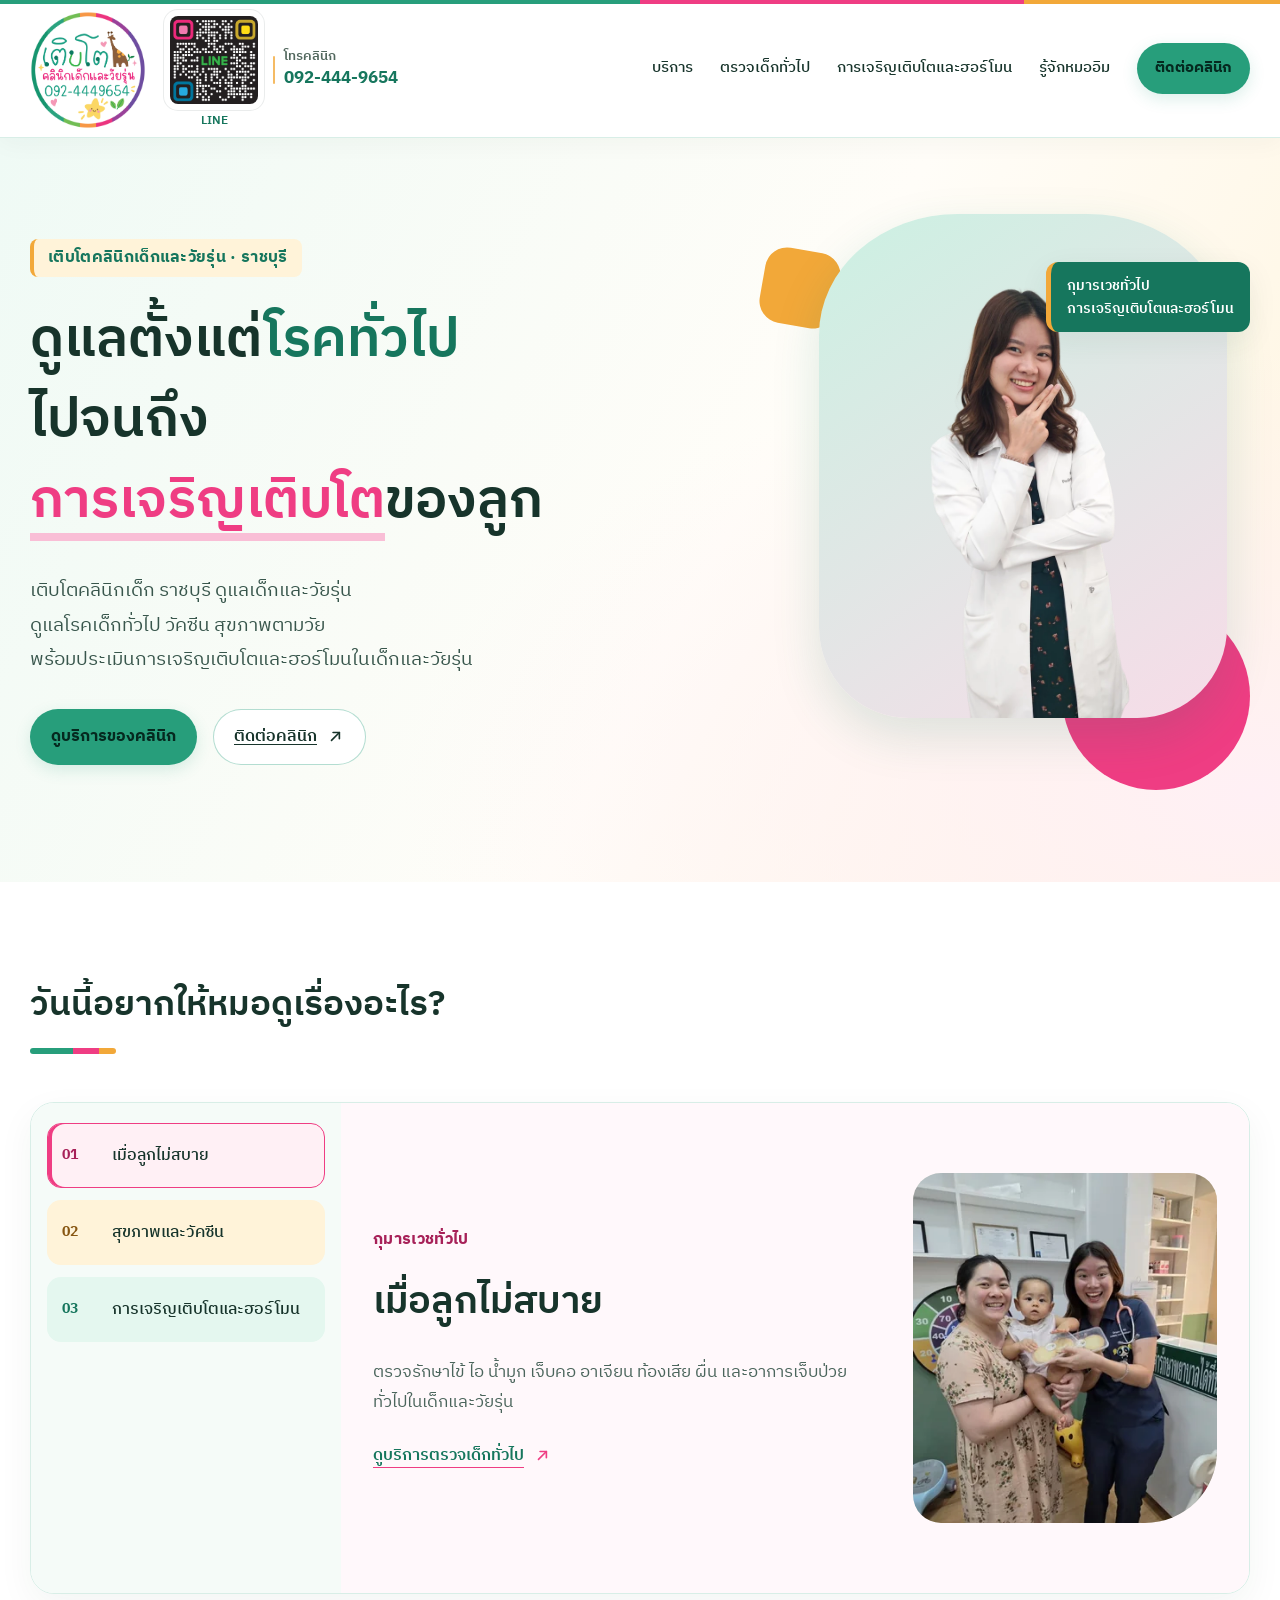
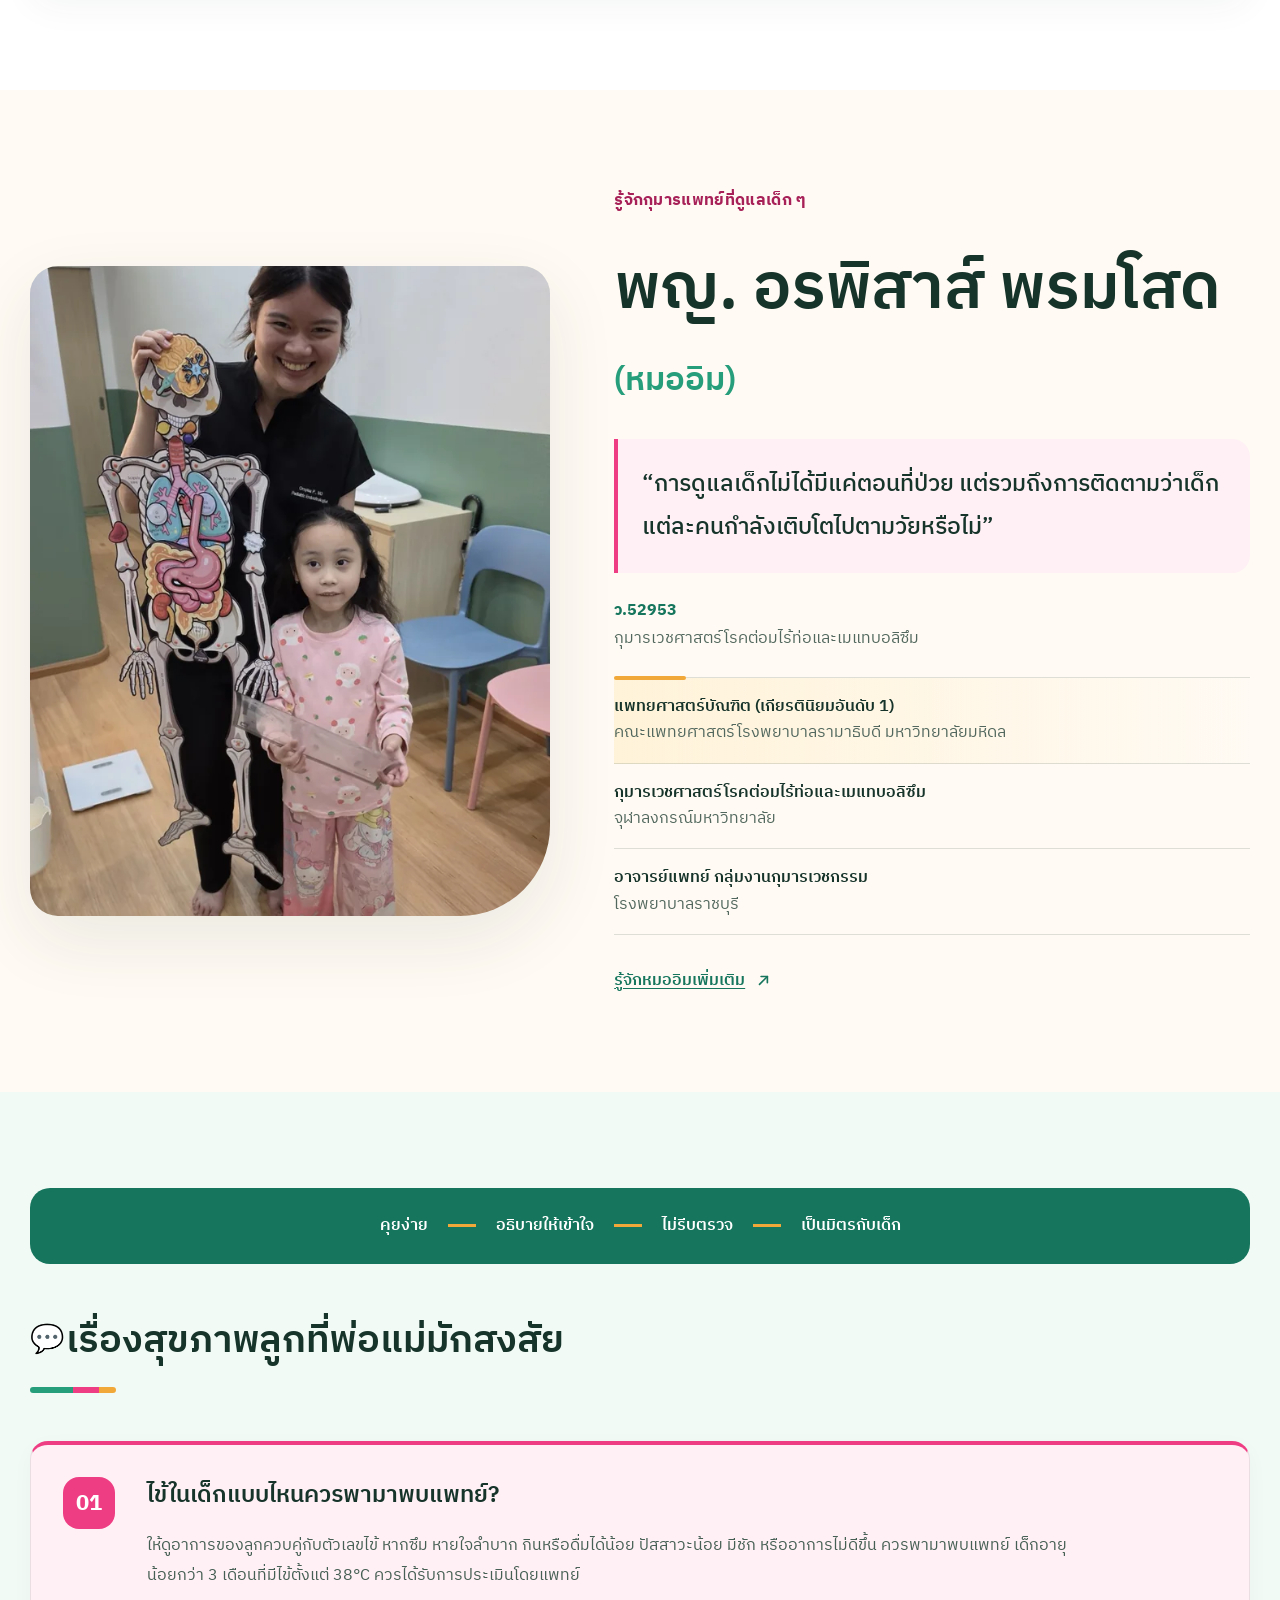
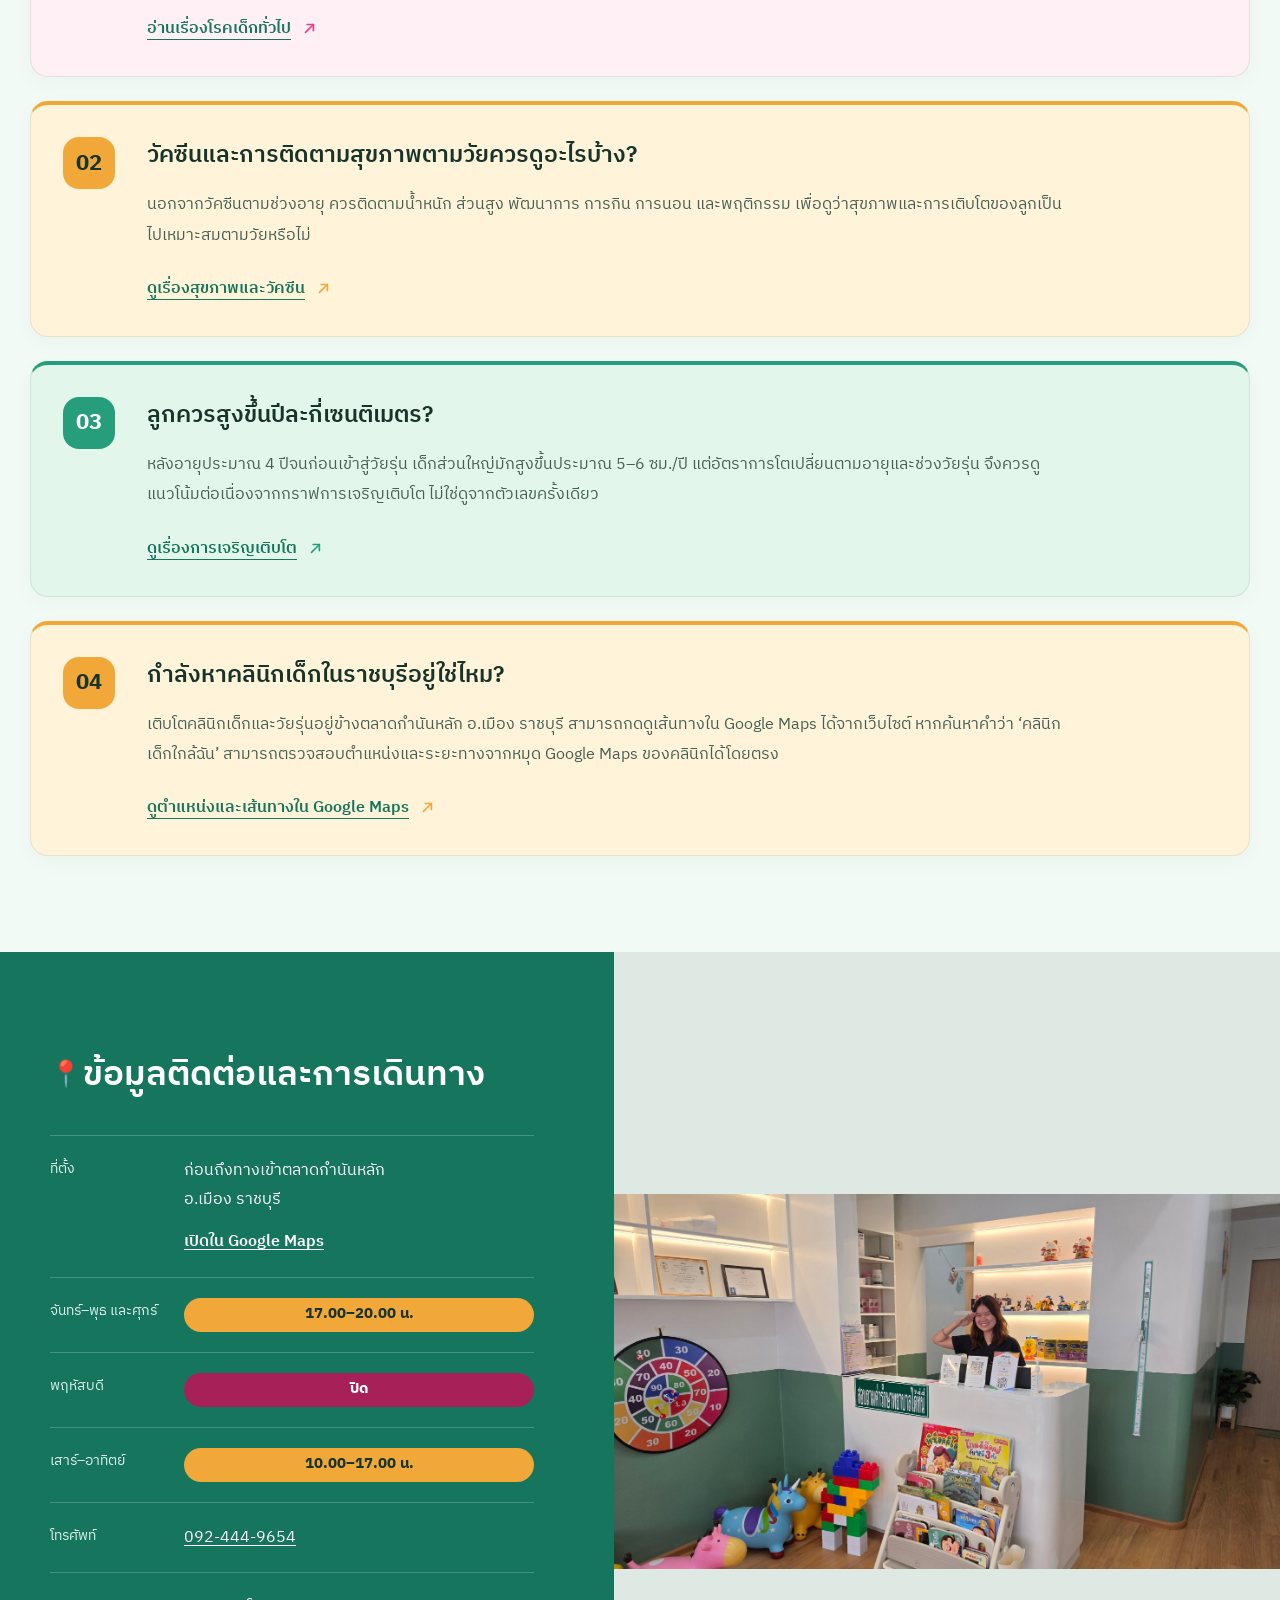
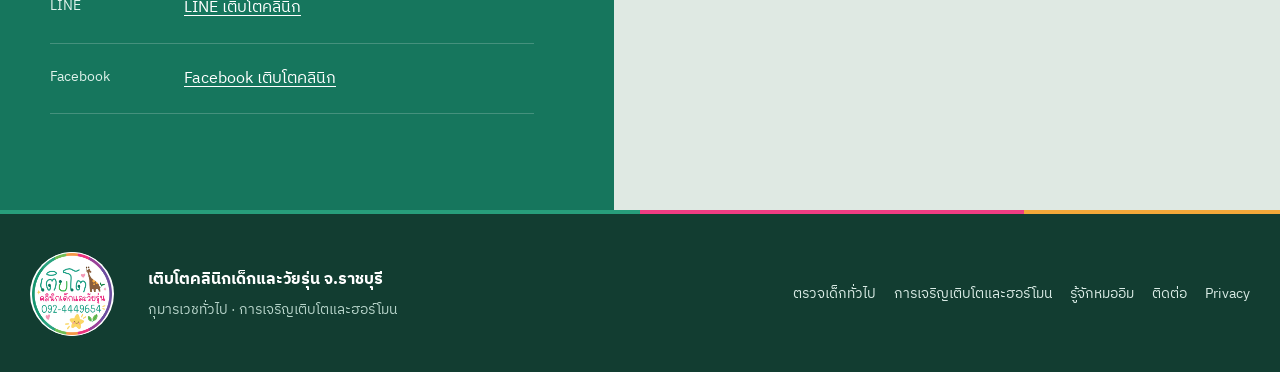
==== commit 90cbb0f1: "14 ต.ค. 2569 — ปรับ Local SEO สำหรับคลินิกเด็ก ราชบุรี" ====
--- a/index.html
+++ b/index.html
@@ -5,11 +5,11 @@
 <meta charset="utf-8"/>
 <meta content="width=device-width,initial-scale=1,viewport-fit=cover" name="viewport"/>
 <meta content="#fbf8f1" name="theme-color"/>
-<title>เติบโตคลินิกเด็กและวัยรุ่น ราชบุรี | โรคเด็กทั่วไปและการเจริญเติบโต</title>
-<meta content="เติบโตคลินิกเด็กและวัยรุ่น จ.ราชบุรี ดูแลโรคเด็กทั่วไป วัคซีน สุขภาพตามวัย พร้อมประเมินการเจริญเติบโตและฮอร์โมนในเด็กและวัยรุ่น" name="description"/>
+<title>เติบโตคลินิกเด็ก ราชบุรี | โรคเด็กทั่วไป วัคซีน และการเจริญเติบโต</title>
+<meta content="เติบโตคลินิกเด็ก ราชบุรี ดูแลโรคเด็กทั่วไป วัคซีน สุขภาพตามวัย พร้อมประเมินการเจริญเติบโตและฮอร์โมนในเด็กและวัยรุ่น" name="description"/>
 <link href="https://terbto.github.io/terbtopage/" rel="canonical"/>
 <link href="css/home-final.css?v=20261008-6" rel="stylesheet"/>
-<script type="application/ld+json">{"@context":"https://schema.org","@type":"MedicalClinic","name":"เติบโตคลินิกเด็กและวัยรุ่น","description":"คลินิกเด็กและวัยรุ่นใน อ.เมือง ราชบุรี ดูแลโรคเด็กทั่วไป วัคซีน สุขภาพตามวัย การเจริญเติบโต และฮอร์โมนในเด็กและวัยรุ่น","telephone":"+66-92-444-9654","areaServed":{"@type":"AdministrativeArea","name":"อ.เมือง ราชบุรี"},"medicalSpecialty":"Pediatrics","sameAs":["https://www.facebook.com/clinicterbto/"],"hasMap":"https://maps.app.goo.gl/HzwbLjgzdvLeUgqk6","openingHoursSpecification":[{"@type":"OpeningHoursSpecification","dayOfWeek":"https://schema.org/Monday","opens":"17:00","closes":"20:00"},{"@type":"OpeningHoursSpecification","dayOfWeek":"https://schema.org/Tuesday","opens":"17:00","closes":"20:00"},{"@type":"OpeningHoursSpecification","dayOfWeek":"https://schema.org/Wednesday","opens":"17:00","closes":"20:00"},{"@type":"OpeningHoursSpecification","dayOfWeek":"https://schema.org/Friday","opens":"17:00","closes":"20:00"},{"@type":"OpeningHoursSpecification","dayOfWeek":"https://schema.org/Saturday","opens":"10:00","closes":"17:00"},{"@type":"OpeningHoursSpecification","dayOfWeek":"https://schema.org/Sunday","opens":"10:00","closes":"17:00"}]}</script>
+<script type="application/ld+json">{"@context":"https://schema.org","@type":"MedicalClinic","name":"เติบโตคลินิกเด็กและวัยรุ่น","url":"https://terbto.github.io/terbtopage/","description":"คลินิกเด็กและวัยรุ่นใน อ.เมือง ราชบุรี ดูแลโรคเด็กทั่วไป วัคซีน สุขภาพตามวัย การเจริญเติบโต และฮอร์โมนในเด็กและวัยรุ่น","telephone":"+66-92-444-9654","areaServed":{"@type":"AdministrativeArea","name":"อ.เมือง ราชบุรี"},"medicalSpecialty":"Pediatrics","sameAs":["https://www.facebook.com/clinicterbto/"],"hasMap":"https://maps.app.goo.gl/HzwbLjgzdvLeUgqk6","openingHoursSpecification":[{"@type":"OpeningHoursSpecification","dayOfWeek":"https://schema.org/Monday","opens":"17:00","closes":"20:00"},{"@type":"OpeningHoursSpecification","dayOfWeek":"https://schema.org/Tuesday","opens":"17:00","closes":"20:00"},{"@type":"OpeningHoursSpecification","dayOfWeek":"https://schema.org/Wednesday","opens":"17:00","closes":"20:00"},{"@type":"OpeningHoursSpecification","dayOfWeek":"https://schema.org/Friday","opens":"17:00","closes":"20:00"},{"@type":"OpeningHoursSpecification","dayOfWeek":"https://schema.org/Saturday","opens":"10:00","closes":"17:00"},{"@type":"OpeningHoursSpecification","dayOfWeek":"https://schema.org/Sunday","opens":"10:00","closes":"17:00"}]}</script>
 <link href="css/brand-refresh.css?v=20261008-5" rel="stylesheet"/><link href="css/spacing.css?v=20261008-7" rel="stylesheet"/></head>
 <body>
 <a class="skip-link" href="#main">ข้ามไปเนื้อหาหลัก</a>
@@ -44,7 +44,7 @@
 <div class="hero-copy">
 <p class="overline">เติบโตคลินิกเด็กและวัยรุ่น · ราชบุรี</p>
 <h1 id="heroTitle"><span class="hero-title-row">ดูแลตั้งแต่<strong class="hero-key hero-key-general">โรคทั่วไป</strong></span><span class="hero-title-row hero-title-bridge">ไปจนถึง</span><span class="hero-title-row hero-title-growth-row"><strong class="hero-key hero-key-growth">การเจริญเติบโต</strong><span class="hero-title-tail">ของลูก</span></span></h1>
-<p class="hero-lead"><span>เติบโตคลินิกเด็กและวัยรุ่น จ.ราชบุรี</span><span>ดูแลโรคเด็กทั่วไป วัคซีน สุขภาพตามวัย</span><span>พร้อมประเมินการเจริญเติบโตและฮอร์โมนในเด็กและวัยรุ่น</span></p>
+<p class="hero-lead"><span>เติบโตคลินิกเด็ก ราชบุรี ดูแลเด็กและวัยรุ่น</span><span>ดูแลโรคเด็กทั่วไป วัคซีน สุขภาพตามวัย</span><span>พร้อมประเมินการเจริญเติบโตและฮอร์โมนในเด็กและวัยรุ่น</span></p>
 <div class="hero-actions">
 <a class="button primary" href="#care">ดูบริการของคลินิก</a>
 <a class="button quiet symbol-link" href="https://www.facebook.com/clinicterbto/" rel="noopener noreferrer" target="_blank"><span class="text-link__label">ติดต่อคลินิก</span><svg class="text-link__arrow" viewBox="0 0 24 24" aria-hidden="true" focusable="false"><path d="M7 17L17 7"></path><path d="M9 7H17V15"></path></svg></a>
@@ -66,7 +66,7 @@
 </header>
 <div class="care-explorer" data-explorer="">
 <div aria-label="หัวข้อบริการของคลินิก" class="care-tabs" role="tablist"><button aria-controls="care-sick" aria-selected="true" class="care-tab is-active" data-key="sick" id="tab-sick" role="tab" type="button"><span>01</span>เมื่อลูกไม่สบาย</button><button aria-controls="care-well" aria-selected="false" class="care-tab" data-key="well" id="tab-well" role="tab" type="button"><span>02</span>สุขภาพและวัคซีน</button><button aria-controls="care-growth" aria-selected="false" class="care-tab" data-key="growth" id="tab-growth" role="tab" type="button"><span>03</span>การเจริญเติบโตและฮอร์โมน</button></div>
-<div aria-live="polite" class="care-stage"><article aria-labelledby="tab-sick" class="care-panel is-active" data-panel="sick" id="care-sick" role="tabpanel"><div class="care-copy"><p class="eyebrow">กุมารเวชทั่วไป</p><h3>เมื่อลูกไม่สบาย</h3><p>ตรวจรักษาไข้ ไอ น้ำมูก เจ็บคอ อาเจียน ท้องเสีย ผื่น และอาการเจ็บป่วยทั่วไปในเด็กและวัยรุ่น</p><a class="symbol-link" data-page-link="" href="general-pediatrics/index.html"><span class="text-link__label">ดูบริการตรวจเด็กทั่วไป</span><svg class="text-link__arrow" viewBox="0 0 24 24" aria-hidden="true" focusable="false"><path d="M7 17L17 7"></path><path d="M9 7H17V15"></path></svg></a></div><figure class="care-photo care-photo-general"><img alt="หมออิมดูแลเด็กเล็กและพูดคุยกับผู้ปกครองภายในเติบโตคลินิก" decoding="async" height="865" loading="lazy" sizes="(max-width:600px) 100vw, 38vw" src="images/real/home-general-1400.webp" srcset="images/real/home-general-720.webp 720w, images/real/home-general-1400.webp 1400w" width="1536"/></figure></article><article aria-labelledby="tab-well" class="care-panel" data-panel="well" hidden="" id="care-well" role="tabpanel"><div class="care-copy"><p class="eyebrow">สุขภาพตามวัย</p><h3 class="heading-with-emoji"><span class="heading-emoji" aria-hidden="true">💉</span><span class="heading-label">สุขภาพและวัคซีน</span></h3><p>วัคซีน ตรวจสุขภาพ ติดตามน้ำหนัก ส่วนสูง และให้คำแนะนำตามช่วงวัย</p><a class="symbol-link" data-page-link="" href="general-pediatrics/index.html"><span class="text-link__label">ดูการดูแลสุขภาพและวัคซีน</span><svg class="text-link__arrow" viewBox="0 0 24 24" aria-hidden="true" focusable="false"><path d="M7 17L17 7"></path><path d="M9 7H17V15"></path></svg></a></div><div class="care-art art-well age-timeline"><ol aria-label="ช่วงวัยที่ติดตามสุขภาพและวัคซีน" class="age-timeline-track"><li><span aria-hidden="true" class="age-timeline-dot"></span><span>ทารก</span></li><li><span aria-hidden="true" class="age-timeline-dot"></span><span>เด็กเล็ก</span></li><li><span aria-hidden="true" class="age-timeline-dot"></span><span>เด็กโต</span></li></ol><p class="age-timeline-caption">ติดตามสุขภาพและวัคซีนตามช่วงวัย</p></div></article><article aria-labelledby="tab-growth" class="care-panel" data-panel="growth" hidden="" id="care-growth" role="tabpanel"><div class="care-copy"><h3 class="heading-with-emoji"><span class="heading-emoji" aria-hidden="true">🌱</span><span class="heading-label">การเจริญเติบโตและฮอร์โมน</span></h3><p>ประเมินความสูง การเติบโต วัยรุ่นเร็วหรือช้า ไทรอยด์ น้ำหนัก และปัญหาฮอร์โมนในเด็กและวัยรุ่น</p><a class="symbol-link" data-page-link="" href="growth-hormone/index.html"><span class="text-link__label">ดูเรื่องการเจริญเติบโตและฮอร์โมน</span><svg class="text-link__arrow" viewBox="0 0 24 24" aria-hidden="true" focusable="false"><path d="M7 17L17 7"></path><path d="M9 7H17V15"></path></svg></a></div><figure class="care-photo care-photo-growth"><img alt="เด็กยืนข้างบล็อกตัวต่อที่ต่อขึ้นสูงในเติบโตคลินิก" decoding="async" height="1536" loading="lazy" sizes="(max-width:600px) 82vw, 30vw" src="images/real/home-growth-1000.webp" srcset="images/real/home-growth-640.webp 640w, images/real/home-growth-1000.webp 1000w" width="1153"/></figure></article></div>
+<div aria-live="polite" class="care-stage"><article aria-labelledby="tab-sick" class="care-panel is-active" data-panel="sick" id="care-sick" role="tabpanel"><div class="care-copy"><p class="eyebrow">กุมารเวชทั่วไป</p><h3>เมื่อลูกไม่สบาย</h3><p>ตรวจรักษาไข้ ไอ น้ำมูก เจ็บคอ อาเจียน ท้องเสีย ผื่น และอาการเจ็บป่วยทั่วไปในเด็กและวัยรุ่น</p><a class="symbol-link" data-page-link="" href="general-pediatrics/index.html"><span class="text-link__label">ดูบริการตรวจเด็กทั่วไป</span><svg class="text-link__arrow" viewBox="0 0 24 24" aria-hidden="true" focusable="false"><path d="M7 17L17 7"></path><path d="M9 7H17V15"></path></svg></a></div><figure class="care-photo care-photo-general"><img alt="หมออิมดูแลเด็กเล็กและพูดคุยกับผู้ปกครองภายในเติบโตคลินิก" decoding="async" height="865" loading="lazy" sizes="(max-width:600px) 100vw, 38vw" src="images/real/home-general-1400.webp" srcset="images/real/home-general-720.webp 720w, images/real/home-general-1400.webp 1400w" width="1536"/></figure></article><article aria-labelledby="tab-well" class="care-panel" data-panel="well" hidden="" id="care-well" role="tabpanel"><div class="care-copy"><p class="eyebrow">สุขภาพตามวัย</p><h3 class="heading-with-emoji"><span class="heading-emoji" aria-hidden="true">💉</span><span class="heading-label">สุขภาพและวัคซีน</span></h3><p>วัคซีน ตรวจสุขภาพ ติดตามน้ำหนัก ส่วนสูง และให้คำแนะนำตามช่วงวัย</p><a class="symbol-link" data-page-link="" href="general-pediatrics/index.html#vaccine-schedule"><span class="text-link__label">ดูการดูแลสุขภาพและวัคซีน</span><svg class="text-link__arrow" viewBox="0 0 24 24" aria-hidden="true" focusable="false"><path d="M7 17L17 7"></path><path d="M9 7H17V15"></path></svg></a></div><div class="care-art art-well age-timeline"><ol aria-label="ช่วงวัยที่ติดตามสุขภาพและวัคซีน" class="age-timeline-track"><li><span aria-hidden="true" class="age-timeline-dot"></span><span>ทารก</span></li><li><span aria-hidden="true" class="age-timeline-dot"></span><span>เด็กเล็ก</span></li><li><span aria-hidden="true" class="age-timeline-dot"></span><span>เด็กโต</span></li></ol><p class="age-timeline-caption">ติดตามสุขภาพและวัคซีนตามช่วงวัย</p></div></article><article aria-labelledby="tab-growth" class="care-panel" data-panel="growth" hidden="" id="care-growth" role="tabpanel"><div class="care-copy"><h3 class="heading-with-emoji"><span class="heading-emoji" aria-hidden="true">🌱</span><span class="heading-label">การเจริญเติบโตและฮอร์โมน</span></h3><p>ประเมินความสูง การเติบโต วัยรุ่นเร็วหรือช้า ไทรอยด์ น้ำหนัก และปัญหาฮอร์โมนในเด็กและวัยรุ่น</p><a class="symbol-link" data-page-link="" href="growth-hormone/index.html"><span class="text-link__label">ดูเรื่องการเจริญเติบโตและฮอร์โมน</span><svg class="text-link__arrow" viewBox="0 0 24 24" aria-hidden="true" focusable="false"><path d="M7 17L17 7"></path><path d="M9 7H17V15"></path></svg></a></div><figure class="care-photo care-photo-growth"><img alt="เด็กยืนข้างบล็อกตัวต่อที่ต่อขึ้นสูงในเติบโตคลินิก" decoding="async" height="1536" loading="lazy" sizes="(max-width:600px) 82vw, 30vw" src="images/real/home-growth-1000.webp" srcset="images/real/home-growth-640.webp 640w, images/real/home-growth-1000.webp 1000w" width="1153"/></figure></article></div>
 </div>
 </section>
 <section aria-labelledby="doctorTitle" class="doctor-story">
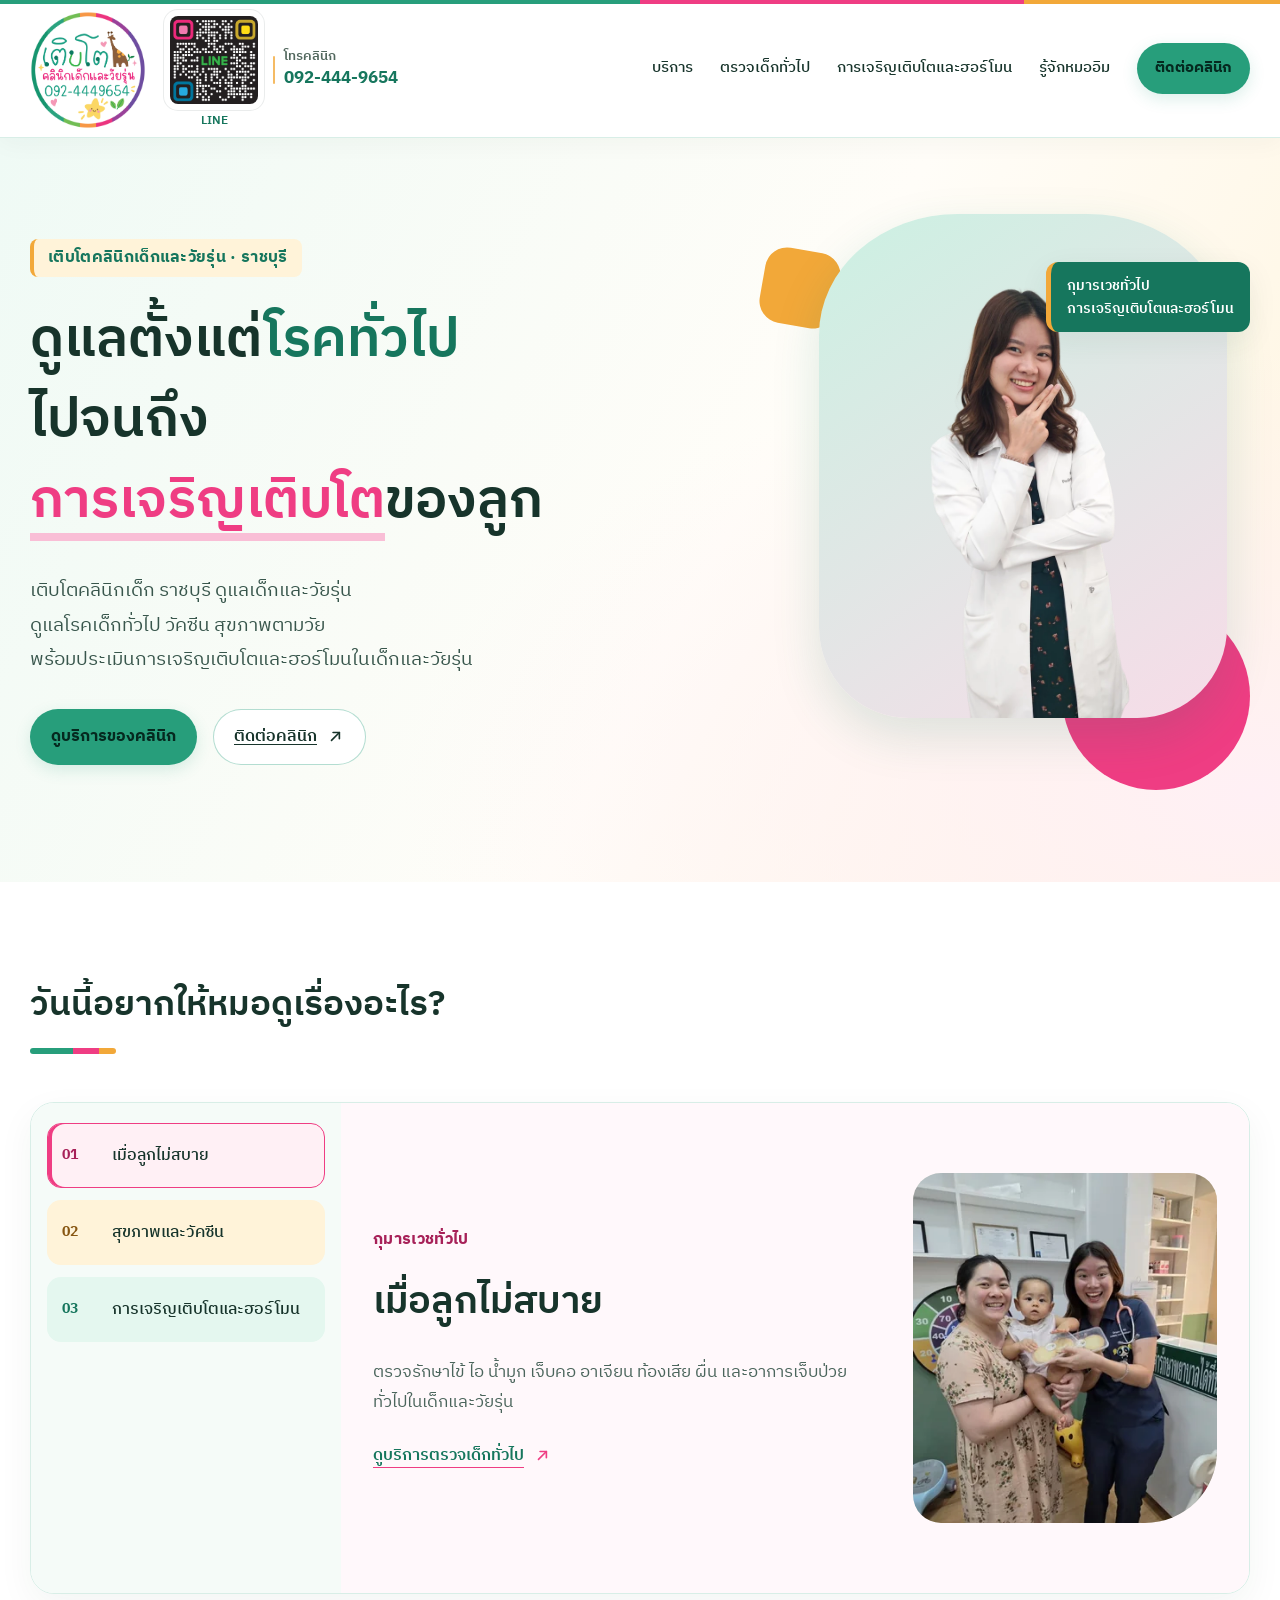
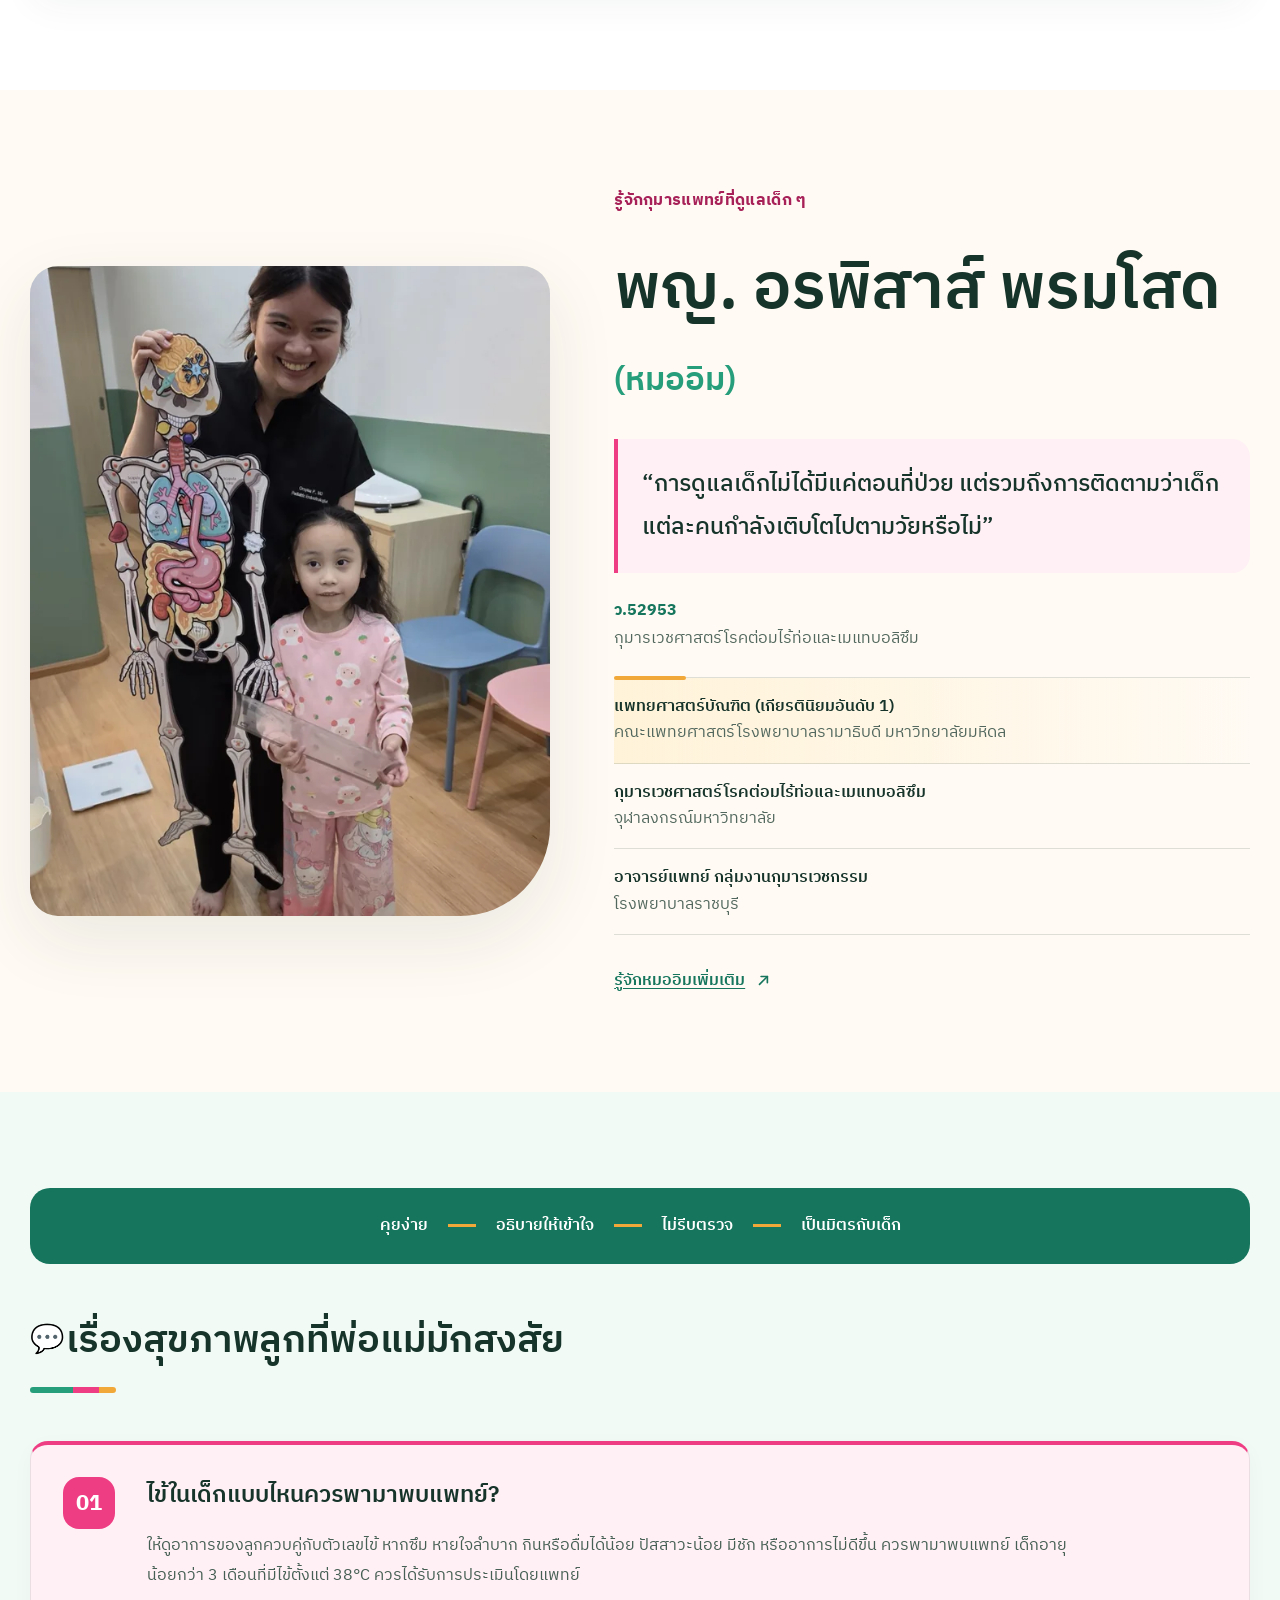
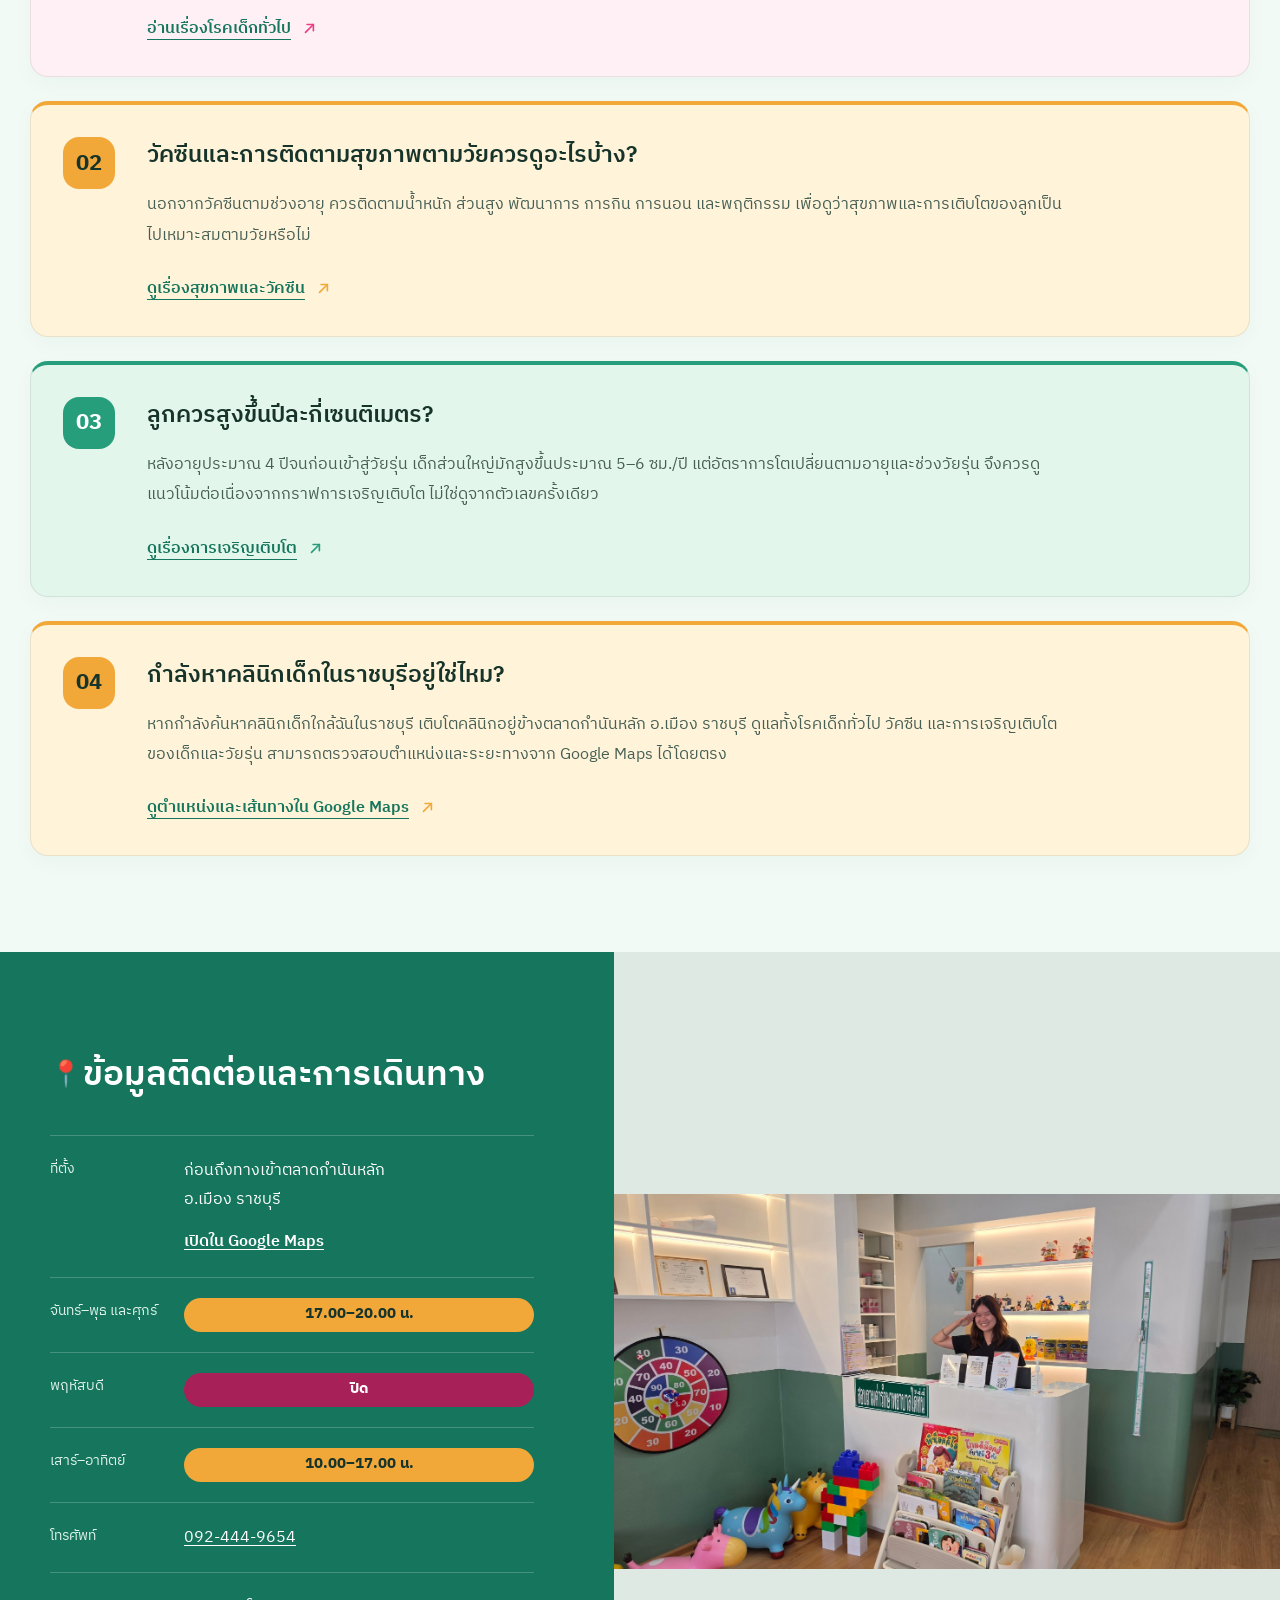
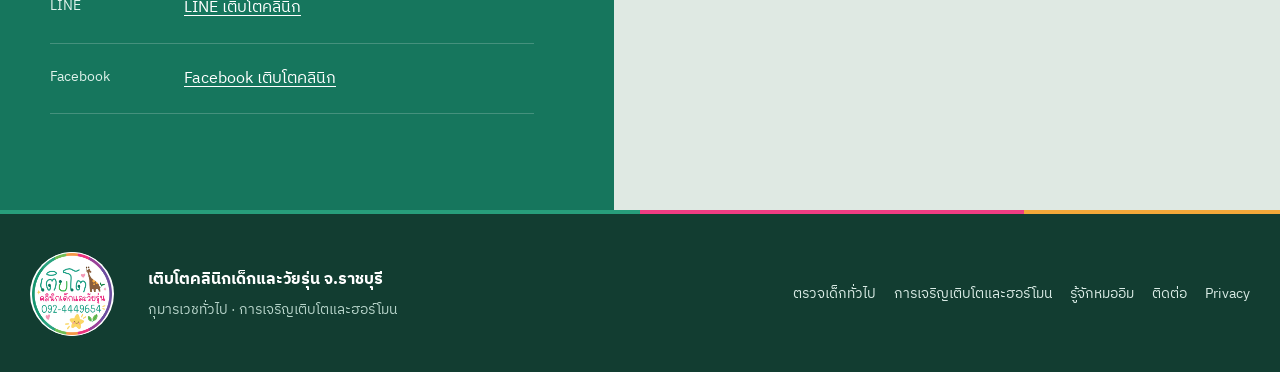
==== commit d18d4c1c: "19 ต.ค. 2569 — เพิ่ม Near-me SEO และหน้าเด็กตัวเตี้ยโตช้า" ====
--- a/index.html
+++ b/index.html
@@ -8,14 +8,14 @@
 <title>เติบโตคลินิกเด็ก ราชบุรี | โรคเด็กทั่วไป วัคซีน และการเจริญเติบโต</title>
 <meta content="เติบโตคลินิกเด็ก ราชบุรี ดูแลโรคเด็กทั่วไป วัคซีน สุขภาพตามวัย พร้อมประเมินการเจริญเติบโตและฮอร์โมนในเด็กและวัยรุ่น" name="description"/>
 <link href="https://terbto.github.io/terbtopage/" rel="canonical"/>
-<link href="css/home-final.css?v=20261008-6" rel="stylesheet"/>
+<link href="css/home-final.css?v=20261019" rel="stylesheet"/>
 <script type="application/ld+json">{"@context":"https://schema.org","@type":"MedicalClinic","name":"เติบโตคลินิกเด็กและวัยรุ่น","url":"https://terbto.github.io/terbtopage/","description":"คลินิกเด็กและวัยรุ่นใน อ.เมือง ราชบุรี ดูแลโรคเด็กทั่วไป วัคซีน สุขภาพตามวัย การเจริญเติบโต และฮอร์โมนในเด็กและวัยรุ่น","telephone":"+66-92-444-9654","areaServed":{"@type":"AdministrativeArea","name":"อ.เมือง ราชบุรี"},"medicalSpecialty":"Pediatrics","sameAs":["https://www.facebook.com/clinicterbto/"],"hasMap":"https://maps.app.goo.gl/HzwbLjgzdvLeUgqk6","openingHoursSpecification":[{"@type":"OpeningHoursSpecification","dayOfWeek":"https://schema.org/Monday","opens":"17:00","closes":"20:00"},{"@type":"OpeningHoursSpecification","dayOfWeek":"https://schema.org/Tuesday","opens":"17:00","closes":"20:00"},{"@type":"OpeningHoursSpecification","dayOfWeek":"https://schema.org/Wednesday","opens":"17:00","closes":"20:00"},{"@type":"OpeningHoursSpecification","dayOfWeek":"https://schema.org/Friday","opens":"17:00","closes":"20:00"},{"@type":"OpeningHoursSpecification","dayOfWeek":"https://schema.org/Saturday","opens":"10:00","closes":"17:00"},{"@type":"OpeningHoursSpecification","dayOfWeek":"https://schema.org/Sunday","opens":"10:00","closes":"17:00"}]}</script>
 <link href="css/brand-refresh.css?v=20261008-5" rel="stylesheet"/><link href="css/spacing.css?v=20261008-7" rel="stylesheet"/></head>
 <body>
 <a class="skip-link" href="#main">ข้ามไปเนื้อหาหลัก</a>
 <header class="site-header" data-header="">
 <div class="header-brand-cluster">
-<a aria-label="หน้าแรก เติบโตคลินิกเด็กและวัยรุ่น" class="brand" href="./index.html">
+<a aria-label="หน้าแรก เติบโตคลินิกเด็กและวัยรุ่น" class="brand" href="/terbtopage/">
 <img alt="โลโก้เติบโตคลินิกเด็กและวัยรุ่น" height="1294" src="images/logo.png" width="1273"/>
 </a>
 <a aria-label="เปิด LINE เติบโตคลินิก" class="header-line-qr" href="https://page.line.me/506qjanh" rel="noopener noreferrer" target="_blank"><span class="header-line-qr-box"><img alt="LINE QR Code เติบโตคลินิก" src="images/line-qr.png"/></span><span class="header-line-label">LINE</span></a>
@@ -66,7 +66,7 @@
 </header>
 <div class="care-explorer" data-explorer="">
 <div aria-label="หัวข้อบริการของคลินิก" class="care-tabs" role="tablist"><button aria-controls="care-sick" aria-selected="true" class="care-tab is-active" data-key="sick" id="tab-sick" role="tab" type="button"><span>01</span>เมื่อลูกไม่สบาย</button><button aria-controls="care-well" aria-selected="false" class="care-tab" data-key="well" id="tab-well" role="tab" type="button"><span>02</span>สุขภาพและวัคซีน</button><button aria-controls="care-growth" aria-selected="false" class="care-tab" data-key="growth" id="tab-growth" role="tab" type="button"><span>03</span>การเจริญเติบโตและฮอร์โมน</button></div>
-<div aria-live="polite" class="care-stage"><article aria-labelledby="tab-sick" class="care-panel is-active" data-panel="sick" id="care-sick" role="tabpanel"><div class="care-copy"><p class="eyebrow">กุมารเวชทั่วไป</p><h3>เมื่อลูกไม่สบาย</h3><p>ตรวจรักษาไข้ ไอ น้ำมูก เจ็บคอ อาเจียน ท้องเสีย ผื่น และอาการเจ็บป่วยทั่วไปในเด็กและวัยรุ่น</p><a class="symbol-link" data-page-link="" href="general-pediatrics/index.html"><span class="text-link__label">ดูบริการตรวจเด็กทั่วไป</span><svg class="text-link__arrow" viewBox="0 0 24 24" aria-hidden="true" focusable="false"><path d="M7 17L17 7"></path><path d="M9 7H17V15"></path></svg></a></div><figure class="care-photo care-photo-general"><img alt="หมออิมดูแลเด็กเล็กและพูดคุยกับผู้ปกครองภายในเติบโตคลินิก" decoding="async" height="865" loading="lazy" sizes="(max-width:600px) 100vw, 38vw" src="images/real/home-general-1400.webp" srcset="images/real/home-general-720.webp 720w, images/real/home-general-1400.webp 1400w" width="1536"/></figure></article><article aria-labelledby="tab-well" class="care-panel" data-panel="well" hidden="" id="care-well" role="tabpanel"><div class="care-copy"><p class="eyebrow">สุขภาพตามวัย</p><h3 class="heading-with-emoji"><span class="heading-emoji" aria-hidden="true">💉</span><span class="heading-label">สุขภาพและวัคซีน</span></h3><p>วัคซีน ตรวจสุขภาพ ติดตามน้ำหนัก ส่วนสูง และให้คำแนะนำตามช่วงวัย</p><a class="symbol-link" data-page-link="" href="general-pediatrics/index.html#vaccine-schedule"><span class="text-link__label">ดูการดูแลสุขภาพและวัคซีน</span><svg class="text-link__arrow" viewBox="0 0 24 24" aria-hidden="true" focusable="false"><path d="M7 17L17 7"></path><path d="M9 7H17V15"></path></svg></a></div><div class="care-art art-well age-timeline"><ol aria-label="ช่วงวัยที่ติดตามสุขภาพและวัคซีน" class="age-timeline-track"><li><span aria-hidden="true" class="age-timeline-dot"></span><span>ทารก</span></li><li><span aria-hidden="true" class="age-timeline-dot"></span><span>เด็กเล็ก</span></li><li><span aria-hidden="true" class="age-timeline-dot"></span><span>เด็กโต</span></li></ol><p class="age-timeline-caption">ติดตามสุขภาพและวัคซีนตามช่วงวัย</p></div></article><article aria-labelledby="tab-growth" class="care-panel" data-panel="growth" hidden="" id="care-growth" role="tabpanel"><div class="care-copy"><h3 class="heading-with-emoji"><span class="heading-emoji" aria-hidden="true">🌱</span><span class="heading-label">การเจริญเติบโตและฮอร์โมน</span></h3><p>ประเมินความสูง การเติบโต วัยรุ่นเร็วหรือช้า ไทรอยด์ น้ำหนัก และปัญหาฮอร์โมนในเด็กและวัยรุ่น</p><a class="symbol-link" data-page-link="" href="growth-hormone/index.html"><span class="text-link__label">ดูเรื่องการเจริญเติบโตและฮอร์โมน</span><svg class="text-link__arrow" viewBox="0 0 24 24" aria-hidden="true" focusable="false"><path d="M7 17L17 7"></path><path d="M9 7H17V15"></path></svg></a></div><figure class="care-photo care-photo-growth"><img alt="เด็กยืนข้างบล็อกตัวต่อที่ต่อขึ้นสูงในเติบโตคลินิก" decoding="async" height="1536" loading="lazy" sizes="(max-width:600px) 82vw, 30vw" src="images/real/home-growth-1000.webp" srcset="images/real/home-growth-640.webp 640w, images/real/home-growth-1000.webp 1000w" width="1153"/></figure></article></div>
+<div aria-live="polite" class="care-stage"><article aria-labelledby="tab-sick" class="care-panel is-active" data-panel="sick" id="care-sick" role="tabpanel"><div class="care-copy"><p class="eyebrow">กุมารเวชทั่วไป</p><h3>เมื่อลูกไม่สบาย</h3><p>ตรวจรักษาไข้ ไอ น้ำมูก เจ็บคอ อาเจียน ท้องเสีย ผื่น และอาการเจ็บป่วยทั่วไปในเด็กและวัยรุ่น</p><a class="symbol-link" data-page-link="" href="general-pediatrics/index.html"><span class="text-link__label">ดูบริการตรวจเด็กทั่วไป</span><svg class="text-link__arrow" viewBox="0 0 24 24" aria-hidden="true" focusable="false"><path d="M7 17L17 7"></path><path d="M9 7H17V15"></path></svg></a></div><figure class="care-photo care-photo-general"><img alt="หมออิมดูแลเด็กเล็กและพูดคุยกับผู้ปกครองภายในเติบโตคลินิก" decoding="async" height="865" loading="lazy" sizes="(max-width:600px) 100vw, 38vw" src="images/real/home-general-1400.webp" srcset="images/real/home-general-720.webp 720w, images/real/home-general-1400.webp 1400w" width="1536"/></figure></article><article aria-labelledby="tab-well" class="care-panel" data-panel="well" hidden="" id="care-well" role="tabpanel"><div class="care-copy"><p class="eyebrow">สุขภาพตามวัย</p><h3 class="heading-with-emoji"><span class="heading-emoji" aria-hidden="true">💉</span><span class="heading-label">สุขภาพและวัคซีน</span></h3><p>วัคซีน ตรวจสุขภาพ ติดตามน้ำหนัก ส่วนสูง และให้คำแนะนำตามช่วงวัย</p><a class="symbol-link" data-page-link="" href="general-pediatrics/index.html#vaccine-schedule"><span class="text-link__label">ดูการดูแลสุขภาพและวัคซีน</span><svg class="text-link__arrow" viewBox="0 0 24 24" aria-hidden="true" focusable="false"><path d="M7 17L17 7"></path><path d="M9 7H17V15"></path></svg></a></div><div class="care-art art-well age-timeline"><ol aria-label="ช่วงวัยที่ติดตามสุขภาพและวัคซีน" class="age-timeline-track"><li><span aria-hidden="true" class="age-timeline-dot"></span><span>ทารก</span></li><li><span aria-hidden="true" class="age-timeline-dot"></span><span>เด็กเล็ก</span></li><li><span aria-hidden="true" class="age-timeline-dot"></span><span>เด็กโต</span></li></ol><p class="age-timeline-caption">ติดตามสุขภาพและวัคซีนตามช่วงวัย</p></div></article><article aria-labelledby="tab-growth" class="care-panel" data-panel="growth" hidden="" id="care-growth" role="tabpanel"><div class="care-copy"><h3 class="heading-with-emoji"><span class="heading-emoji" aria-hidden="true">🌱</span><span class="heading-label">การเจริญเติบโตและฮอร์โมน</span></h3><p>ประเมินความสูง การเติบโต วัยรุ่นเร็วหรือช้า ไทรอยด์ น้ำหนัก และปัญหาฮอร์โมนในเด็กและวัยรุ่น</p><a class="symbol-link" data-page-link="" href="growth-hormone/index.html"><span class="text-link__label">ดูเรื่องการเจริญเติบโตและฮอร์โมน</span><svg class="text-link__arrow" viewBox="0 0 24 24" aria-hidden="true" focusable="false"><path d="M7 17L17 7"></path><path d="M9 7H17V15"></path></svg></a><a class="symbol-link care-secondary-link" data-page-link="" href="/terbtopage/short-stature/"><span class="text-link__label">อ่านเรื่องเด็กตัวเตี้ยและโตช้า</span><svg class="text-link__arrow" viewBox="0 0 24 24" aria-hidden="true" focusable="false"><path d="M7 17L17 7"></path><path d="M9 7H17V15"></path></svg></a></div><figure class="care-photo care-photo-growth"><img alt="เด็กยืนข้างบล็อกตัวต่อที่ต่อขึ้นสูงในเติบโตคลินิก" decoding="async" height="1536" loading="lazy" sizes="(max-width:600px) 82vw, 30vw" src="images/real/home-growth-1000.webp" srcset="images/real/home-growth-640.webp 640w, images/real/home-growth-1000.webp 1000w" width="1153"/></figure></article></div>
 </div>
 </section>
 <section aria-labelledby="doctorTitle" class="doctor-story">
@@ -91,7 +91,7 @@
 <article class="faq-item faq-pink"><span class="faq-no">01</span><div class="faq-content"><h3>ไข้ในเด็กแบบไหนควรพามาพบแพทย์?</h3><p>ให้ดูอาการของลูกควบคู่กับตัวเลขไข้ หากซึม หายใจลำบาก กินหรือดื่มได้น้อย ปัสสาวะน้อย มีชัก หรืออาการไม่ดีขึ้น ควรพามาพบแพทย์ เด็กอายุน้อยกว่า 3 เดือนที่มีไข้ตั้งแต่ 38°C ควรได้รับการประเมินโดยแพทย์</p><a class="symbol-link" data-page-link="" href="general-pediatrics/index.html"><span class="text-link__label">อ่านเรื่องโรคเด็กทั่วไป</span><svg class="text-link__arrow" viewBox="0 0 24 24" aria-hidden="true" focusable="false"><path d="M7 17L17 7"></path><path d="M9 7H17V15"></path></svg></a></div></article>
 <article class="faq-item faq-yellow"><span class="faq-no">02</span><div class="faq-content"><h3>วัคซีนและการติดตามสุขภาพตามวัยควรดูอะไรบ้าง?</h3><p>นอกจากวัคซีนตามช่วงอายุ ควรติดตามน้ำหนัก ส่วนสูง พัฒนาการ การกิน การนอน และพฤติกรรม เพื่อดูว่าสุขภาพและการเติบโตของลูกเป็นไปเหมาะสมตามวัยหรือไม่</p><a class="symbol-link" data-page-link="" href="general-pediatrics/index.html"><span class="text-link__label">ดูเรื่องสุขภาพและวัคซีน</span><svg class="text-link__arrow" viewBox="0 0 24 24" aria-hidden="true" focusable="false"><path d="M7 17L17 7"></path><path d="M9 7H17V15"></path></svg></a></div></article>
 <article class="faq-item faq-green"><span class="faq-no">03</span><div class="faq-content"><h3>ลูกควรสูงขึ้นปีละกี่เซนติเมตร?</h3><p>หลังอายุประมาณ 4 ปีจนก่อนเข้าสู่วัยรุ่น เด็กส่วนใหญ่มักสูงขึ้นประมาณ 5–6 ซม./ปี แต่อัตราการโตเปลี่ยนตามอายุและช่วงวัยรุ่น จึงควรดูแนวโน้มต่อเนื่องจากกราฟการเจริญเติบโต ไม่ใช่ดูจากตัวเลขครั้งเดียว</p><a class="symbol-link" data-page-link="" href="growth-hormone/index.html"><span class="text-link__label">ดูเรื่องการเจริญเติบโต</span><svg class="text-link__arrow" viewBox="0 0 24 24" aria-hidden="true" focusable="false"><path d="M7 17L17 7"></path><path d="M9 7H17V15"></path></svg></a></div></article>
-<article class="faq-item faq-yellow" id="local-clinic-faq"><span class="faq-no">04</span><div class="faq-content"><h3>กำลังหาคลินิกเด็กในราชบุรีอยู่ใช่ไหม?</h3><p>เติบโตคลินิกเด็กและวัยรุ่นอยู่ข้างตลาดกำนันหลัก อ.เมือง ราชบุรี สามารถกดดูเส้นทางใน Google Maps ได้จากเว็บไซต์ หากค้นหาคำว่า ‘คลินิกเด็กใกล้ฉัน’ สามารถตรวจสอบตำแหน่งและระยะทางจากหมุด Google Maps ของคลินิกได้โดยตรง</p><a class="symbol-link" href="https://maps.app.goo.gl/HzwbLjgzdvLeUgqk6" rel="noopener noreferrer" target="_blank"><span class="text-link__label">ดูตำแหน่งและเส้นทางใน Google Maps</span><svg class="text-link__arrow" viewBox="0 0 24 24" aria-hidden="true" focusable="false"><path d="M7 17L17 7"></path><path d="M9 7H17V15"></path></svg></a></div></article>
+<article class="faq-item faq-yellow" id="local-clinic-faq"><span class="faq-no">04</span><div class="faq-content"><h3>กำลังหาคลินิกเด็กในราชบุรีอยู่ใช่ไหม?</h3><p>หากกำลังค้นหาคลินิกเด็กใกล้ฉันในราชบุรี เติบโตคลินิกอยู่ข้างตลาดกำนันหลัก อ.เมือง ราชบุรี ดูแลทั้งโรคเด็กทั่วไป วัคซีน และการเจริญเติบโตของเด็กและวัยรุ่น สามารถตรวจสอบตำแหน่งและระยะทางจาก Google Maps ได้โดยตรง</p><a class="symbol-link" href="https://maps.app.goo.gl/HzwbLjgzdvLeUgqk6" rel="noopener noreferrer" target="_blank"><span class="text-link__label">ดูตำแหน่งและเส้นทางใน Google Maps</span><svg class="text-link__arrow" viewBox="0 0 24 24" aria-hidden="true" focusable="false"><path d="M7 17L17 7"></path><path d="M9 7H17V15"></path></svg></a></div></article>
 </div>
 </section>
 <section aria-labelledby="visitTitle" class="visit">
--- a/css/home-final.css
+++ b/css/home-final.css
@@ -457,3 +457,7 @@
 @media(max-width:860px){
   .site-header .mobile-nav{position:absolute;top:100%}
 }
+
+/* Targeted supporting link for the growth care panel — 2026-10-19 */
+.care-copy .care-secondary-link{display:flex;width:max-content;margin-top:14px;font-size:.94rem}
+@media(max-width:600px){.care-copy .care-secondary-link{margin-top:12px;font-size:.9rem}}
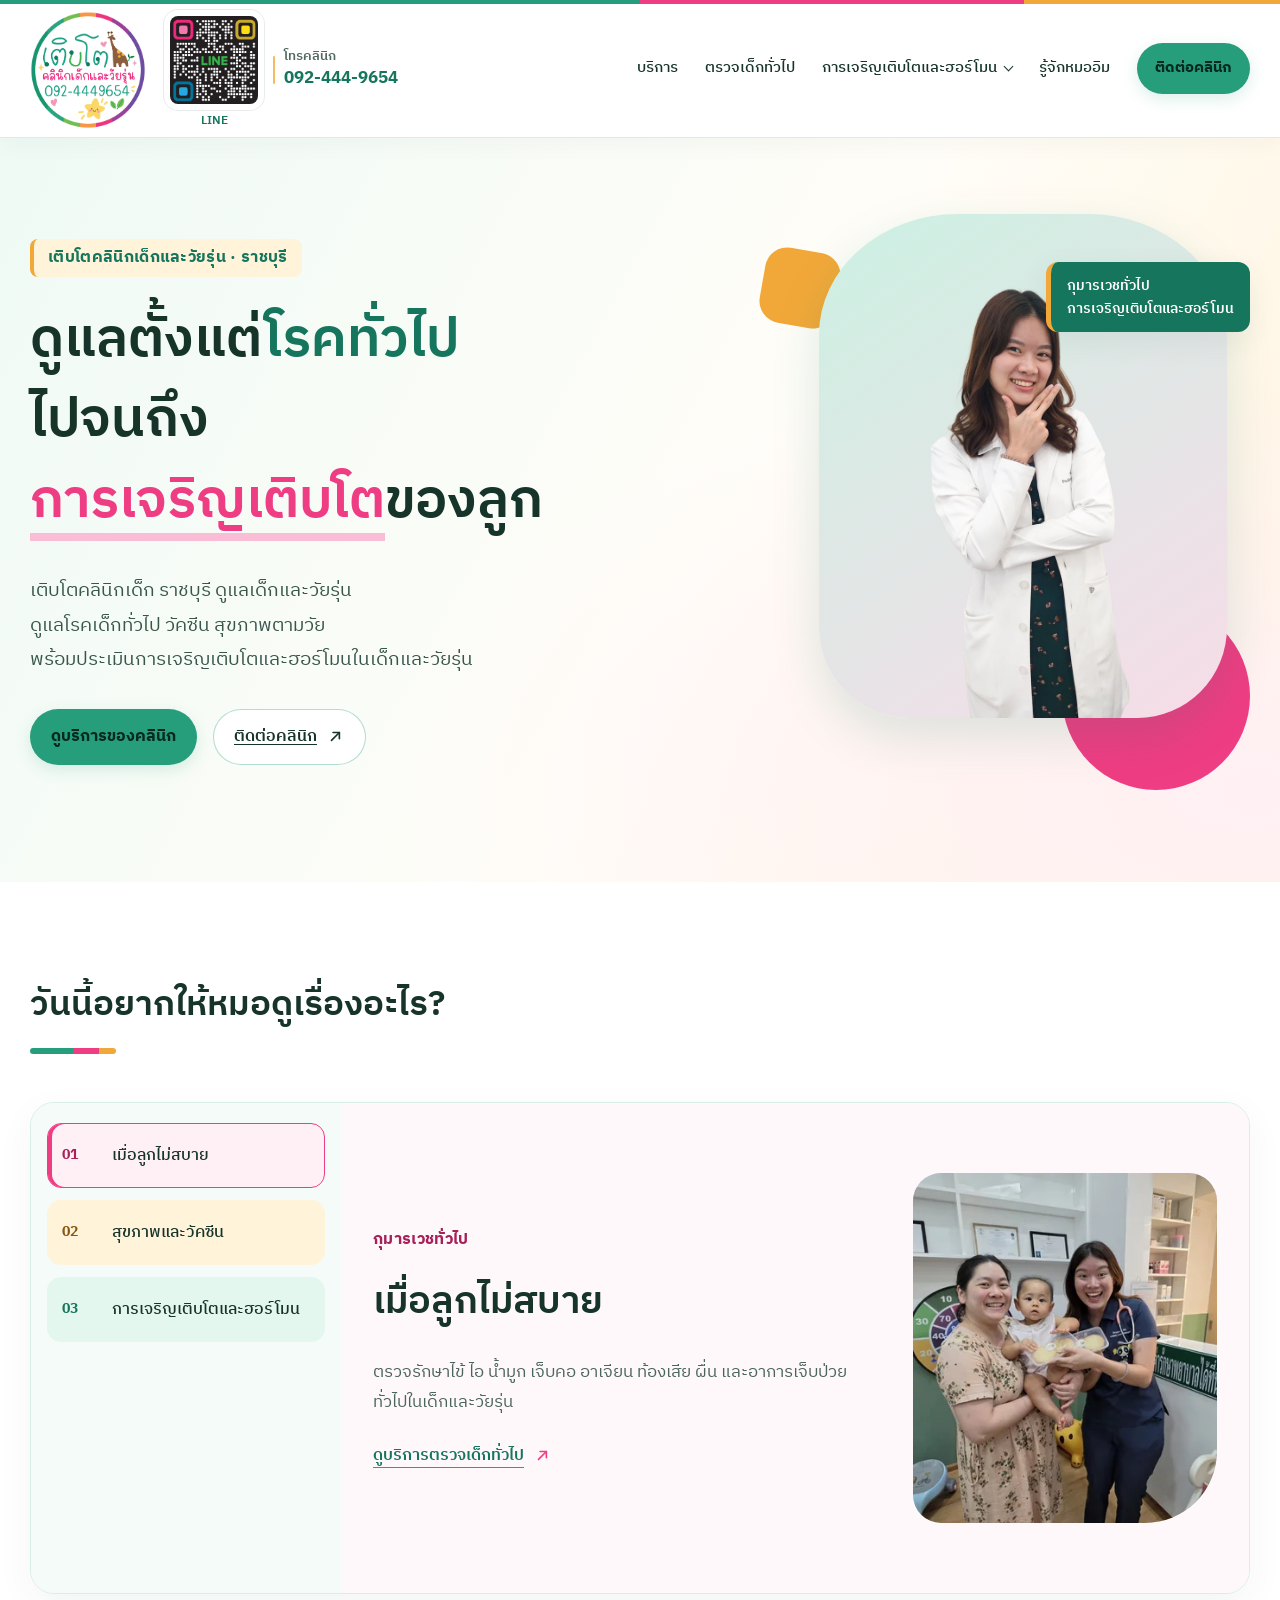
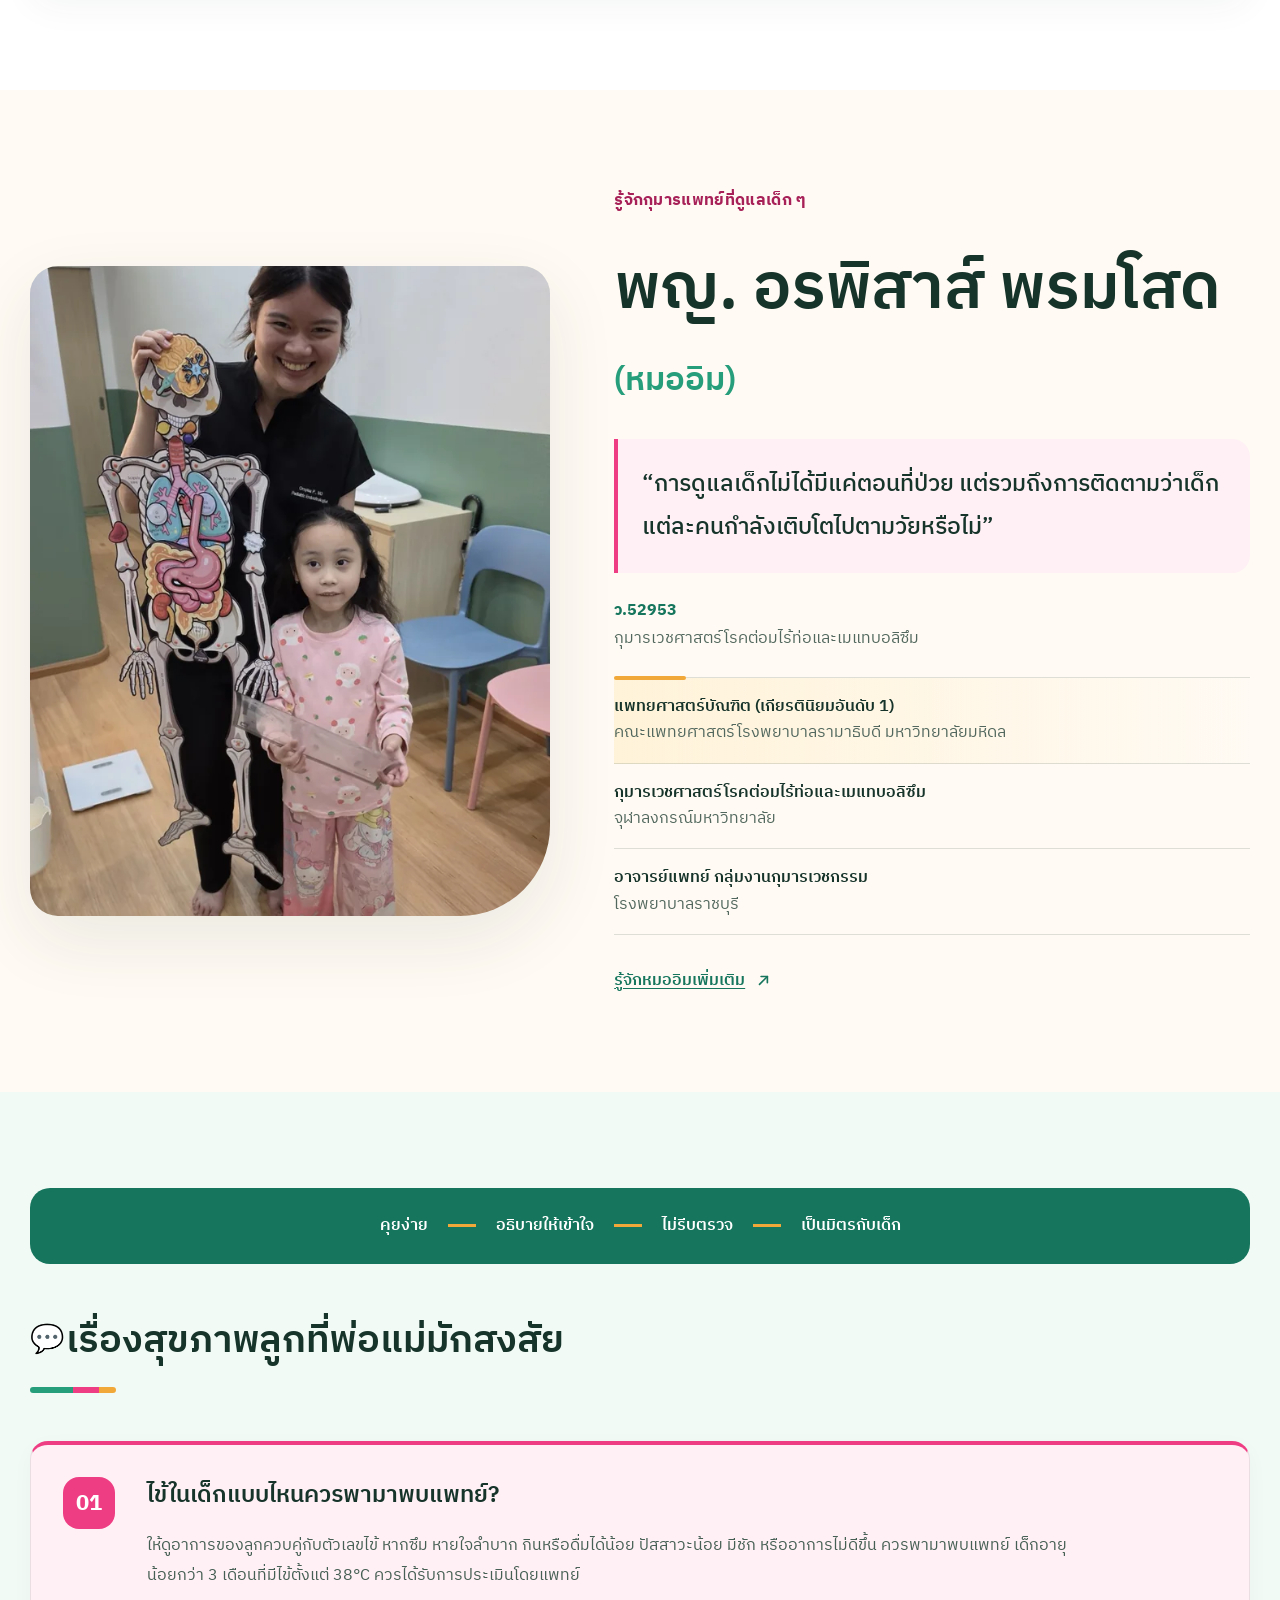
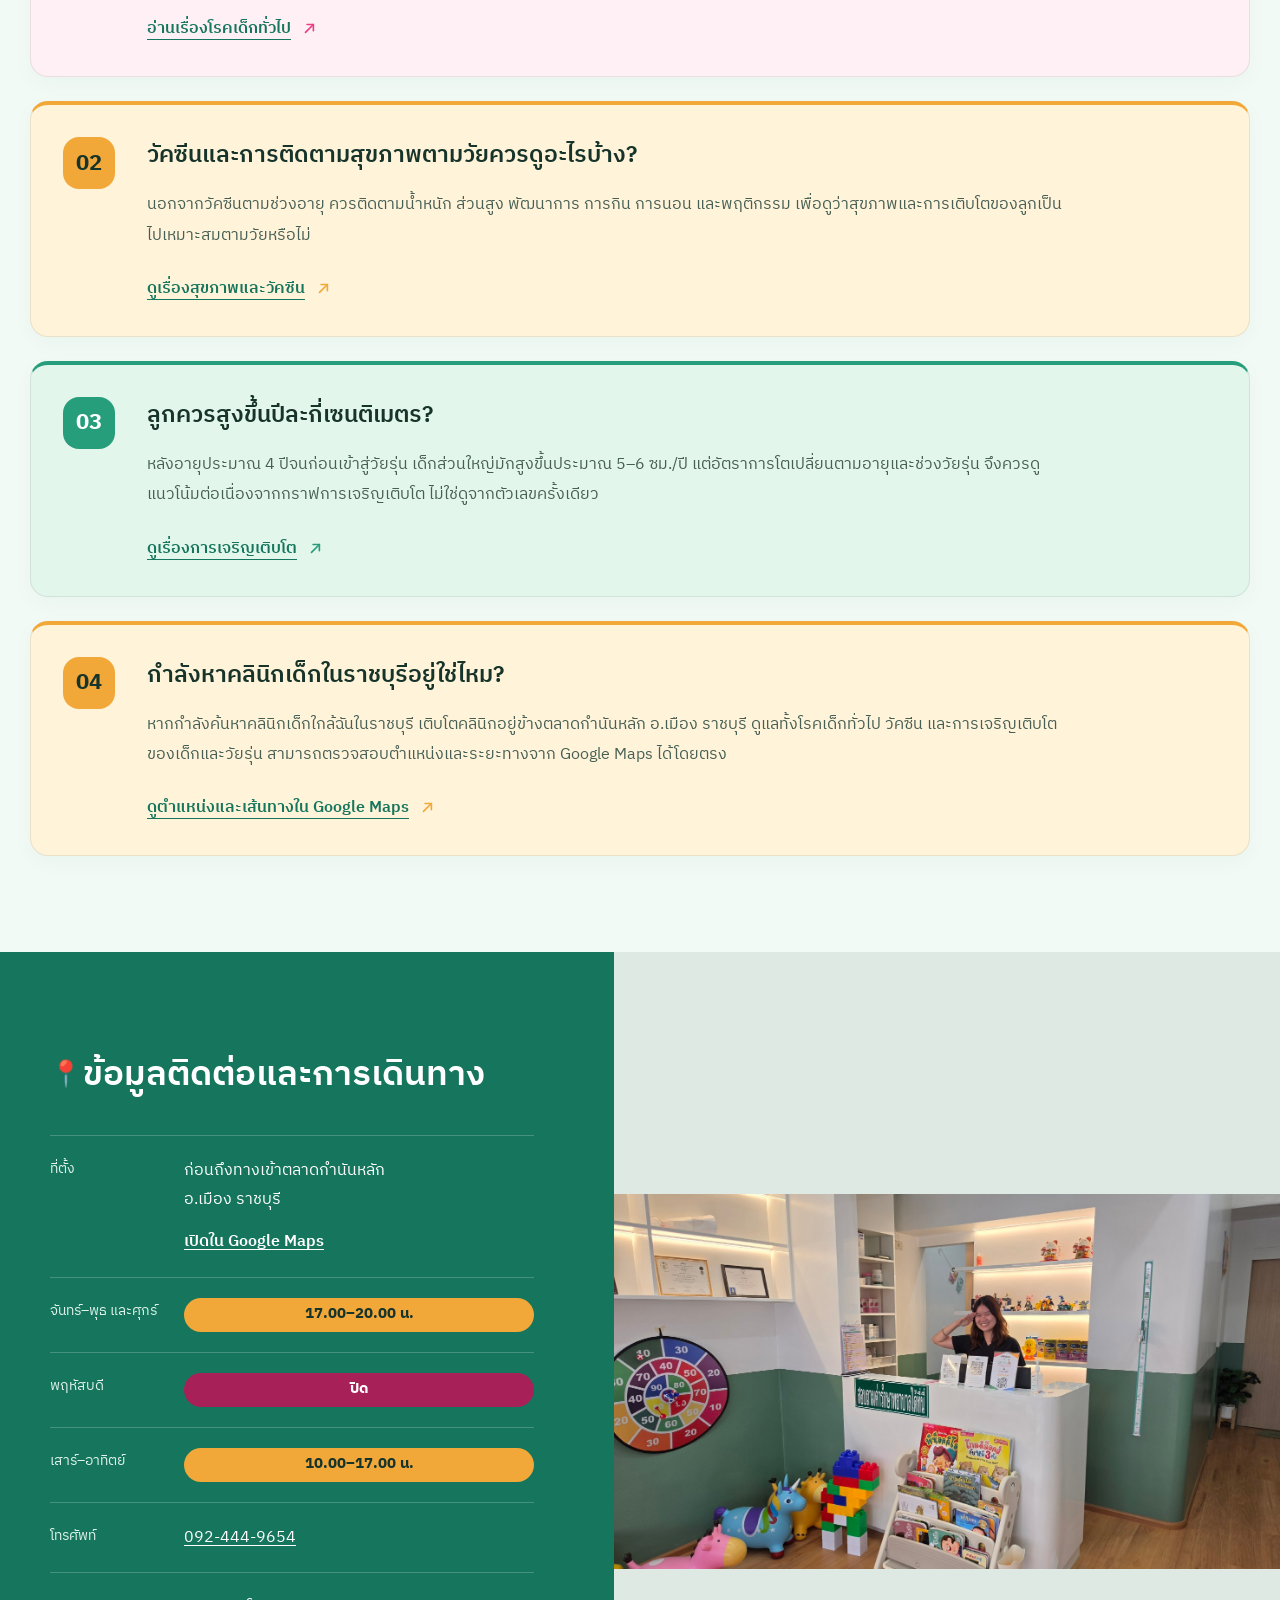
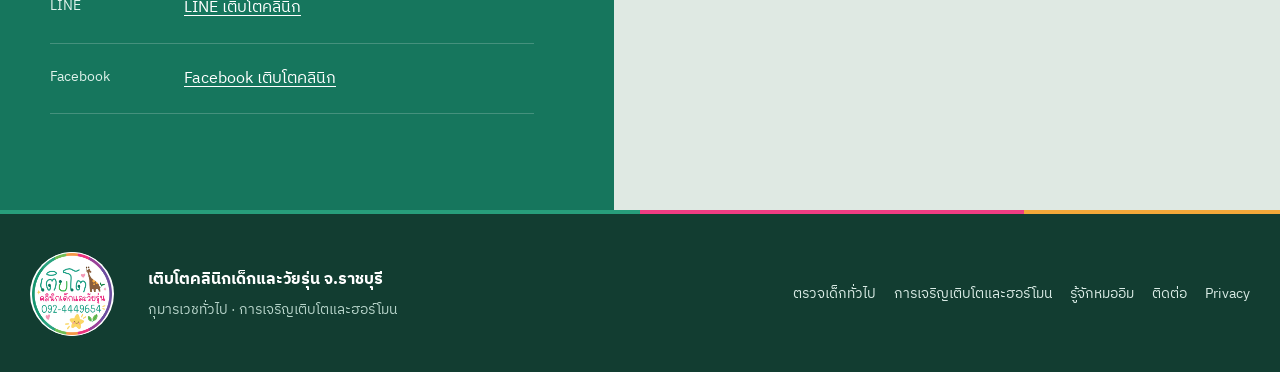
==== commit c0c9244e: "19 ต.ค. 2569 — เพิ่มเมนูเด็กตัวเตี้ยโตช้าใน Navigation" ====
--- a/index.html
+++ b/index.html
@@ -10,7 +10,7 @@
 <link href="https://terbto.github.io/terbtopage/" rel="canonical"/>
 <link href="css/home-final.css?v=20261019" rel="stylesheet"/>
 <script type="application/ld+json">{"@context":"https://schema.org","@type":"MedicalClinic","name":"เติบโตคลินิกเด็กและวัยรุ่น","url":"https://terbto.github.io/terbtopage/","description":"คลินิกเด็กและวัยรุ่นใน อ.เมือง ราชบุรี ดูแลโรคเด็กทั่วไป วัคซีน สุขภาพตามวัย การเจริญเติบโต และฮอร์โมนในเด็กและวัยรุ่น","telephone":"+66-92-444-9654","areaServed":{"@type":"AdministrativeArea","name":"อ.เมือง ราชบุรี"},"medicalSpecialty":"Pediatrics","sameAs":["https://www.facebook.com/clinicterbto/"],"hasMap":"https://maps.app.goo.gl/HzwbLjgzdvLeUgqk6","openingHoursSpecification":[{"@type":"OpeningHoursSpecification","dayOfWeek":"https://schema.org/Monday","opens":"17:00","closes":"20:00"},{"@type":"OpeningHoursSpecification","dayOfWeek":"https://schema.org/Tuesday","opens":"17:00","closes":"20:00"},{"@type":"OpeningHoursSpecification","dayOfWeek":"https://schema.org/Wednesday","opens":"17:00","closes":"20:00"},{"@type":"OpeningHoursSpecification","dayOfWeek":"https://schema.org/Friday","opens":"17:00","closes":"20:00"},{"@type":"OpeningHoursSpecification","dayOfWeek":"https://schema.org/Saturday","opens":"10:00","closes":"17:00"},{"@type":"OpeningHoursSpecification","dayOfWeek":"https://schema.org/Sunday","opens":"10:00","closes":"17:00"}]}</script>
-<link href="css/brand-refresh.css?v=20261008-5" rel="stylesheet"/><link href="css/spacing.css?v=20261008-7" rel="stylesheet"/></head>
+<link href="css/brand-refresh.css?v=20261019-nav" rel="stylesheet"/><link href="css/spacing.css?v=20261008-7" rel="stylesheet"/></head>
 <body>
 <a class="skip-link" href="#main">ข้ามไปเนื้อหาหลัก</a>
 <header class="site-header" data-header="">
@@ -22,20 +22,27 @@
 <a aria-label="โทรเติบโตคลินิก 092-444-9654" class="header-phone" href="tel:+66924449654"><span class="header-phone-label">โทรคลินิก</span><span class="header-phone-number">092-444-9654</span></a>
 </div>
 <nav aria-label="เมนูหลัก" class="desktop-nav">
-<a href="#care">บริการ</a>
-<a data-page-link="" href="general-pediatrics/index.html">ตรวจเด็กทั่วไป</a>
-<a data-page-link="" href="growth-hormone/index.html">การเจริญเติบโตและฮอร์โมน</a>
-<a data-page-link="" href="doctor/index.html">รู้จักหมออิม</a>
-<a class="nav-cta" href="https://www.facebook.com/clinicterbto/" target="_blank" rel="noopener noreferrer">ติดต่อคลินิก</a>
+<a data-page-link="" href="/terbtopage/#care">บริการ</a>
+<a data-page-link="" href="/terbtopage/general-pediatrics/">ตรวจเด็กทั่วไป</a>
+<div class="nav-menu">
+<a class="nav-menu__trigger" data-page-link="" href="/terbtopage/growth-hormone/">การเจริญเติบโตและฮอร์โมน<span aria-hidden="true" class="nav-menu__chevron"></span></a>
+<ul aria-label="หัวข้อการเจริญเติบโตและฮอร์โมน" class="nav-submenu">
+<li><a data-page-link="" href="/terbtopage/growth-hormone/">ภาพรวมการเจริญเติบโตและฮอร์โมน</a></li>
+<li><a data-page-link="" href="/terbtopage/short-stature/">เด็กตัวเตี้ย / โตช้า</a></li>
+</ul>
+</div>
+<a data-page-link="" href="/terbtopage/doctor/">รู้จักหมออิม</a>
+<a class="nav-cta" href="https://www.facebook.com/clinicterbto/" rel="noopener noreferrer" target="_blank">ติดต่อคลินิก</a>
 </nav>
 <button aria-controls="mobileMenu" aria-expanded="false" aria-label="เปิดเมนู" class="menu-button" type="button">
 <span></span><span></span>
 </button>
 <nav aria-label="เมนูมือถือ" class="mobile-nav" id="mobileMenu">
-<a href="#care">บริการ</a>
-<a data-page-link="" href="general-pediatrics/index.html">ตรวจเด็กทั่วไป</a>
-<a data-page-link="" href="growth-hormone/index.html">การเจริญเติบโตและฮอร์โมน</a>
-<a data-page-link="" href="doctor/index.html">รู้จักหมออิม</a>
+<a data-page-link="" href="/terbtopage/#care">บริการ</a>
+<a data-page-link="" href="/terbtopage/general-pediatrics/">ตรวจเด็กทั่วไป</a>
+<a data-page-link="" href="/terbtopage/growth-hormone/">การเจริญเติบโตและฮอร์โมน</a>
+<a class="mobile-nav__subitem" data-page-link="" href="/terbtopage/short-stature/">เด็กตัวเตี้ย / โตช้า</a>
+<a data-page-link="" href="/terbtopage/doctor/">รู้จักหมออิม</a>
 <a href="https://www.facebook.com/clinicterbto/" rel="noopener noreferrer" target="_blank">ติดต่อคลินิก</a>
 </nav>
 </header>
--- a/css/brand-refresh.css
+++ b/css/brand-refresh.css
@@ -252,3 +252,129 @@
   display: inline; font-size: inherit; font-weight: inherit; line-height: inherit;
   color: inherit; margin: 0; white-space: nowrap;
 }
+
+/* HEADER GROWTH SUBMENU — 2026-10-19 */
+@media (min-width: 1101px) {
+  .desktop-nav .nav-menu {
+    position: relative;
+    display: flex;
+    align-items: center;
+    align-self: stretch;
+  }
+  .desktop-nav .nav-menu__trigger {
+    display: inline-flex;
+    align-items: center;
+    gap: 8px;
+  }
+  .nav-menu__chevron {
+    width: 7px;
+    height: 7px;
+    flex: 0 0 auto;
+    border-right: 1.5px solid currentColor;
+    border-bottom: 1.5px solid currentColor;
+    transform: translateY(-2px) rotate(45deg);
+    transition: transform .18s ease;
+  }
+  .nav-menu:hover .nav-menu__chevron,
+  .nav-menu:focus-within .nav-menu__chevron {
+    transform: translateY(1px) rotate(225deg);
+  }
+  .nav-menu::after {
+    content: "";
+    position: absolute;
+    top: 100%;
+    left: -10px;
+    right: -10px;
+    height: 14px;
+  }
+  .desktop-nav .nav-submenu {
+    position: absolute;
+    z-index: 120;
+    top: calc(100% + 12px);
+    left: 50%;
+    width: max-content;
+    min-width: 310px;
+    margin: 0;
+    padding: 10px;
+    list-style: none;
+    background: #fffdf8;
+    border: 1px solid rgba(23, 52, 43, .10);
+    border-radius: 16px;
+    box-shadow: 0 16px 38px rgba(23, 52, 43, .12);
+    opacity: 0;
+    visibility: hidden;
+    pointer-events: none;
+    transform: translate(-50%, -6px);
+    transition: opacity .18s ease, transform .18s ease, visibility 0s linear .18s;
+  }
+  .desktop-nav .nav-menu:hover .nav-submenu,
+  .desktop-nav .nav-menu:focus-within .nav-submenu {
+    opacity: 1;
+    visibility: visible;
+    pointer-events: auto;
+    transform: translate(-50%, 0);
+    transition-delay: 0s;
+  }
+  .desktop-nav .nav-submenu li + li {
+    margin-top: 3px;
+  }
+  .desktop-nav .nav-submenu a {
+    display: block;
+    padding: 11px 13px;
+    border-radius: 11px;
+    line-height: 1.45;
+    font-size: .9rem;
+    font-weight: 500;
+    white-space: nowrap;
+    transition: background .18s ease, color .18s ease, box-shadow .18s ease;
+  }
+  .desktop-nav .nav-submenu a::after {
+    content: none;
+  }
+  .desktop-nav .nav-submenu a:hover,
+  .desktop-nav .nav-submenu a:focus-visible {
+    color: var(--green-deep);
+    background: rgba(39, 158, 123, .09);
+  }
+  .desktop-nav .nav-menu__trigger:focus-visible,
+  .desktop-nav .nav-submenu a:focus-visible {
+    outline: 3px solid var(--yellow);
+    outline-offset: 3px;
+  }
+  .desktop-nav .nav-submenu a[aria-current="page"] {
+    color: var(--green-deep);
+    font-weight: 700;
+    background: var(--pink-soft);
+    box-shadow: inset 3px 0 0 var(--pink);
+  }
+}
+
+.mobile-nav .mobile-nav__subitem {
+  padding-left: 28px;
+  font-size: .92rem;
+  font-weight: 500;
+}
+.mobile-nav .mobile-nav__subitem::before {
+  content: "";
+  display: inline-block;
+  width: 10px;
+  height: 2px;
+  margin-right: 10px;
+  border-radius: 999px;
+  vertical-align: middle;
+  background: var(--green);
+}
+.mobile-nav .mobile-nav__subitem[aria-current="page"] {
+  color: var(--green-deep);
+  font-weight: 700;
+  background: var(--pink-soft);
+  box-shadow: inset 3px 0 0 var(--pink);
+}
+
+@media (prefers-reduced-motion: reduce) {
+  .nav-menu__chevron,
+  .desktop-nav .nav-submenu {
+    transition: none;
+  }
+}
+
